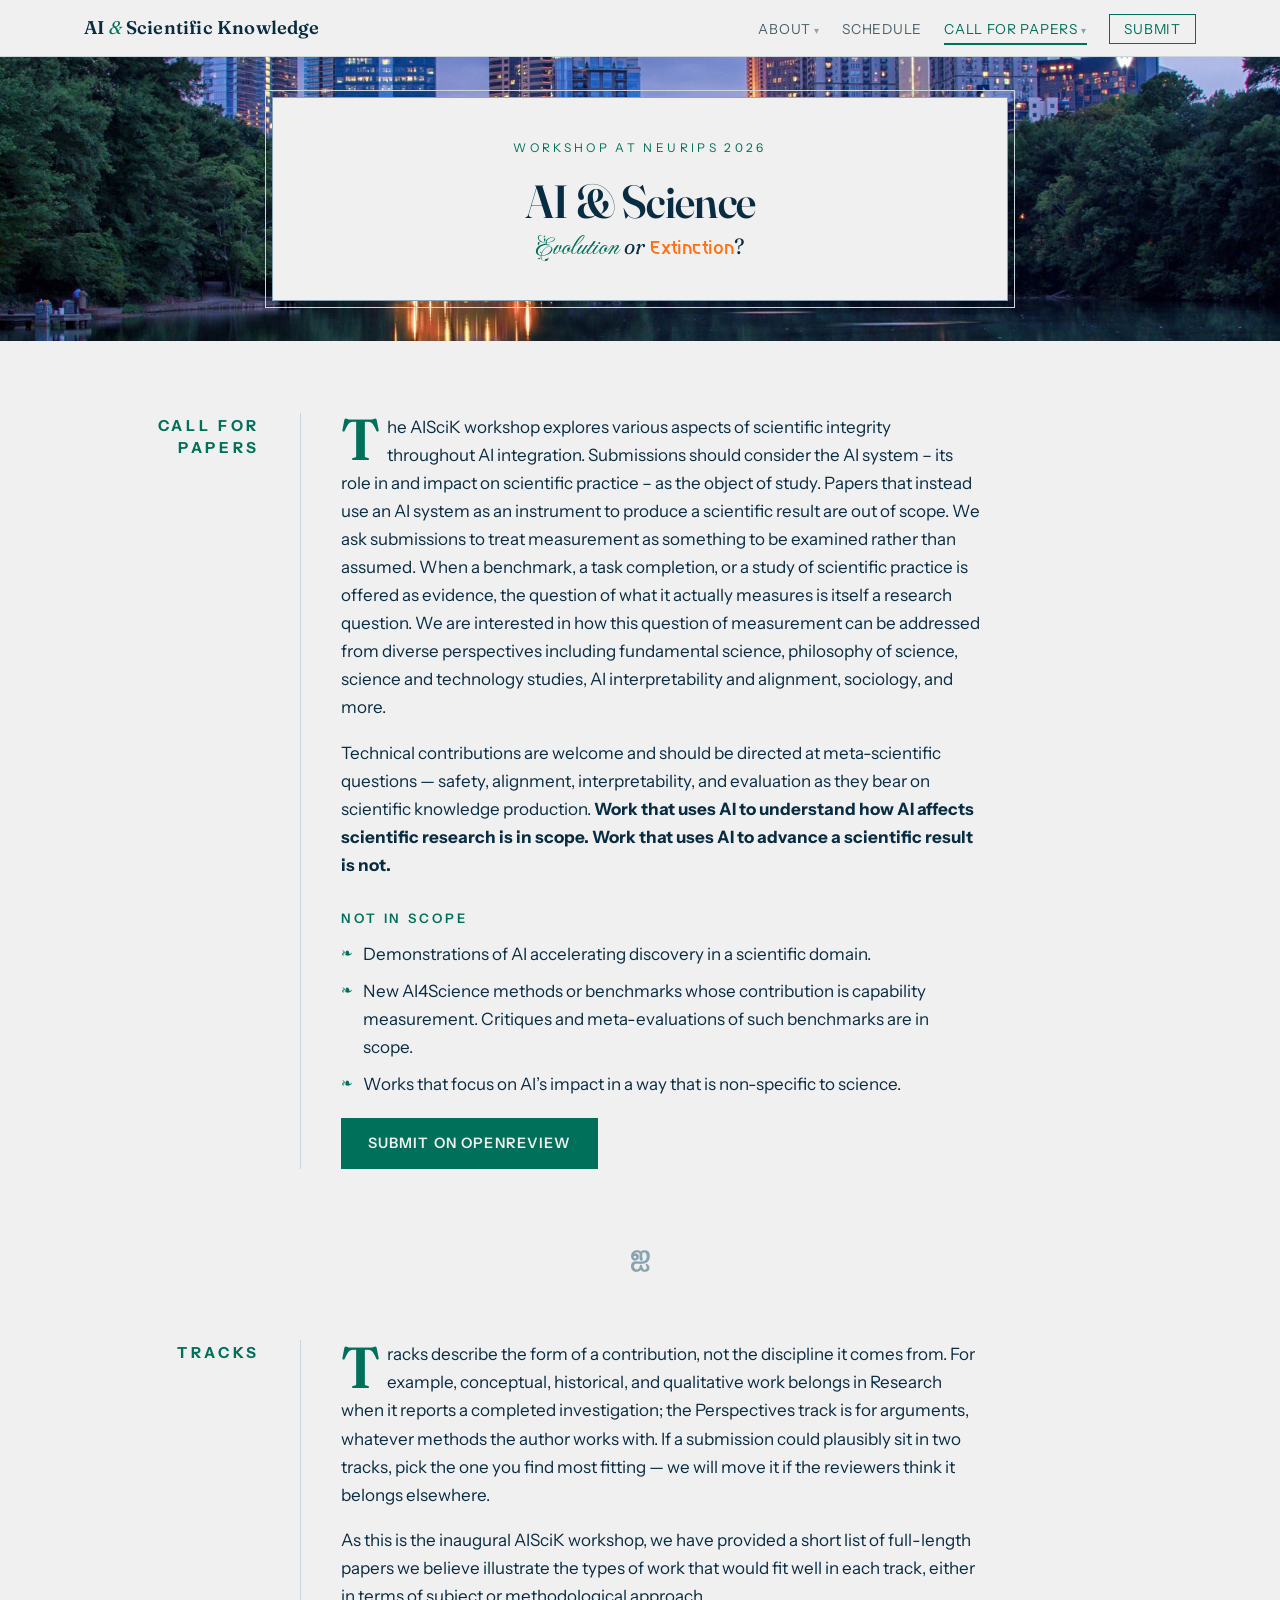
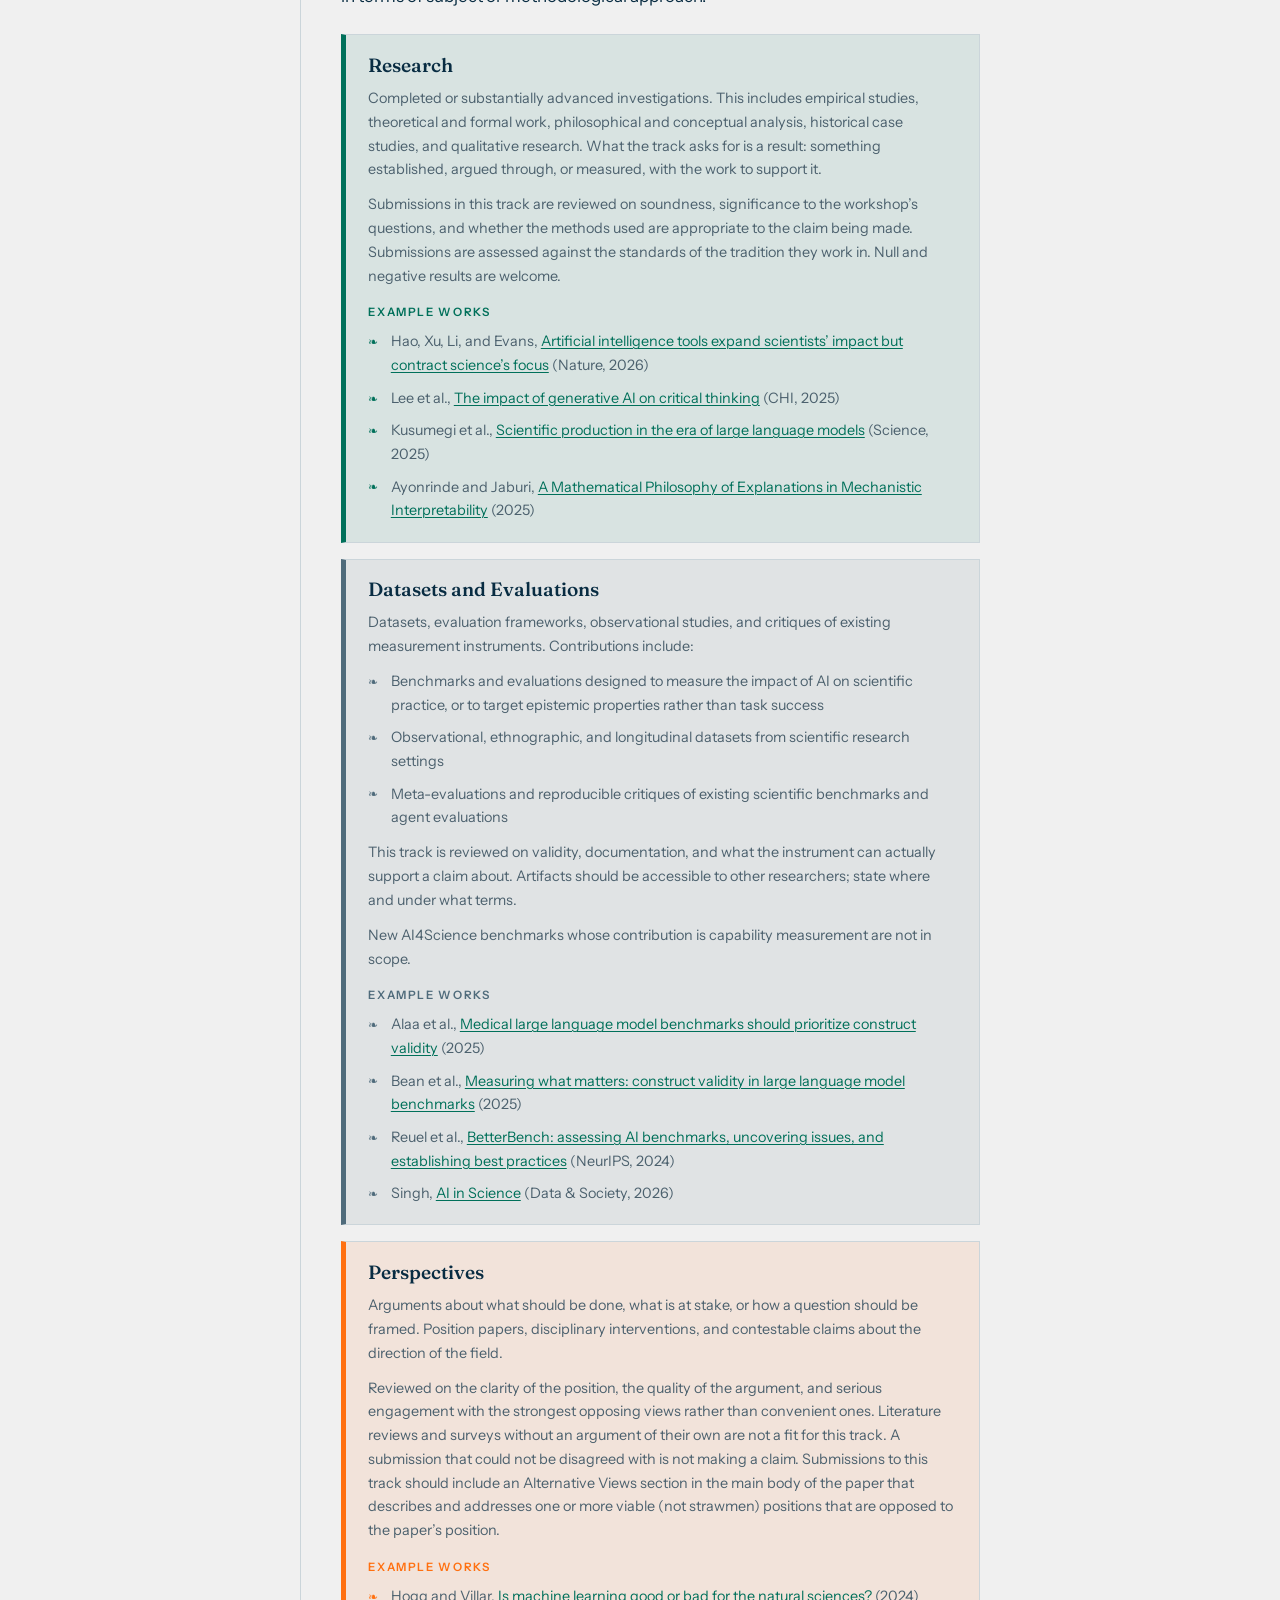
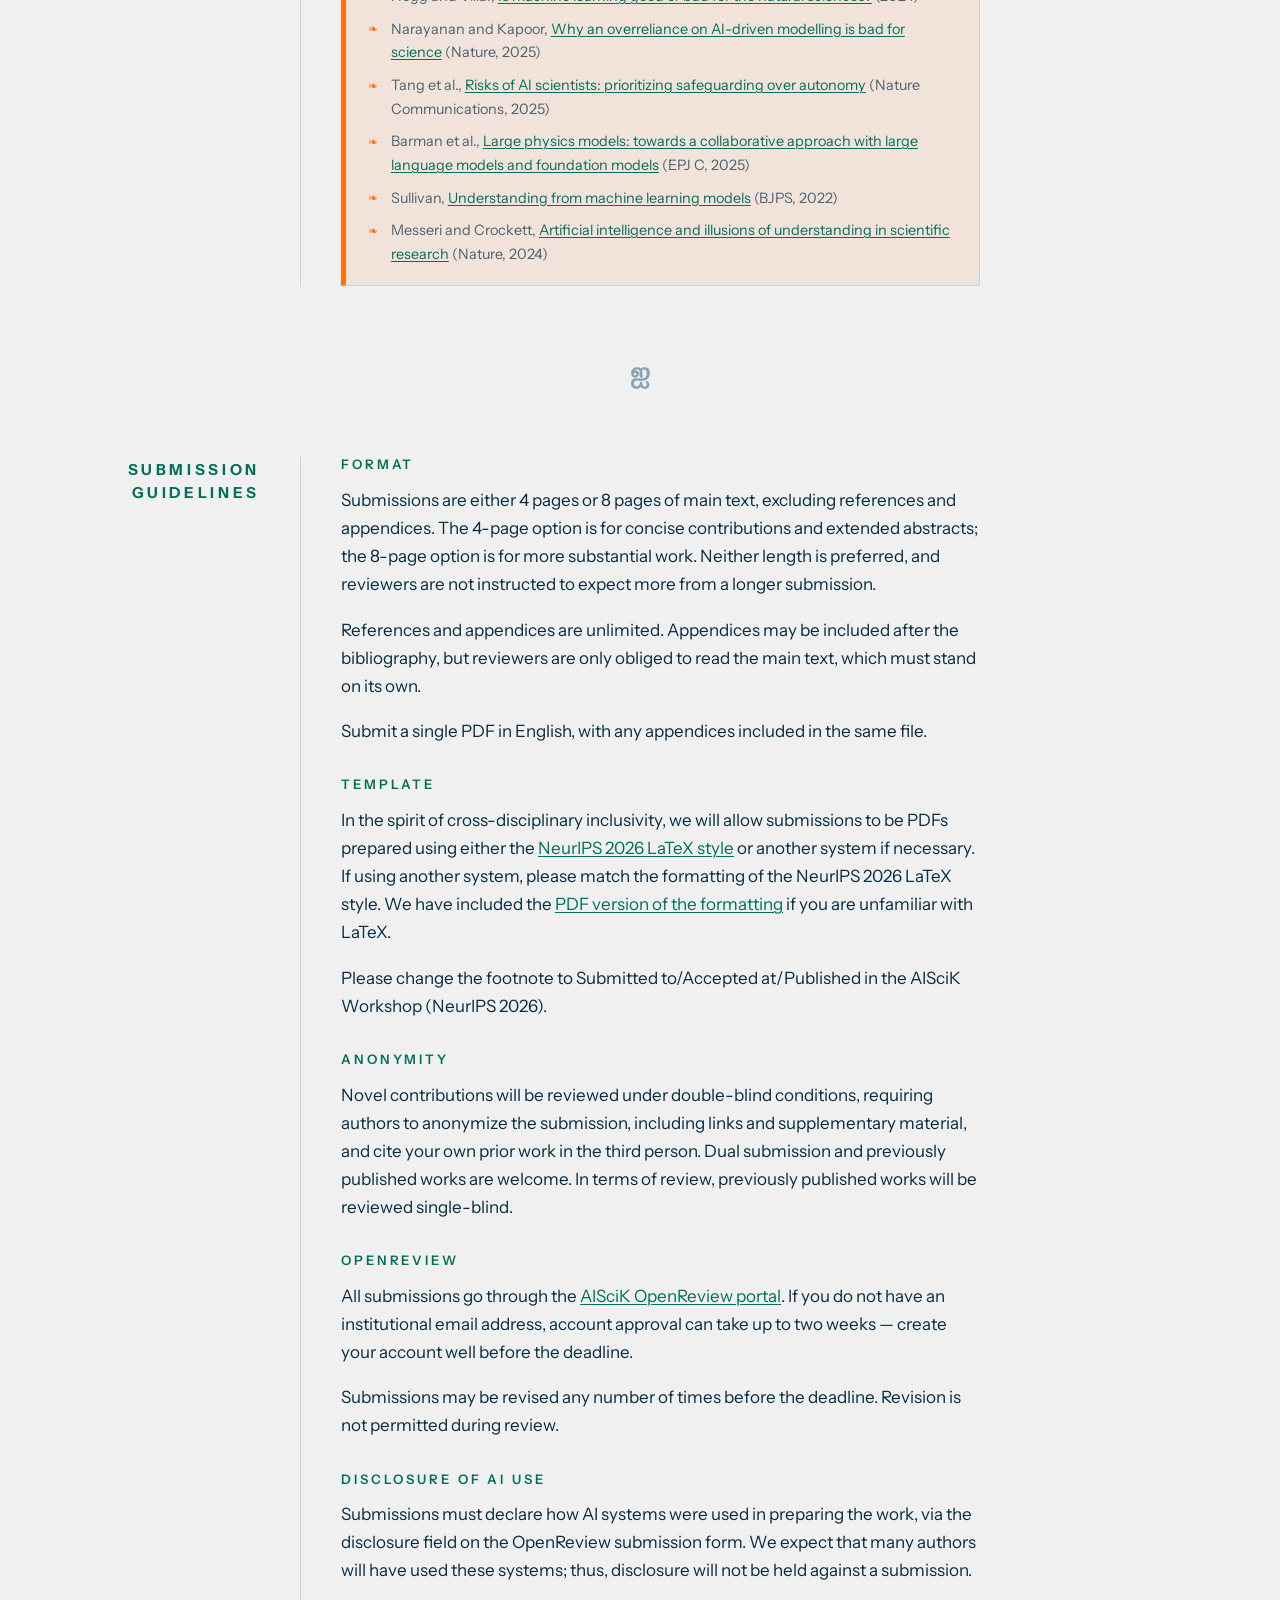
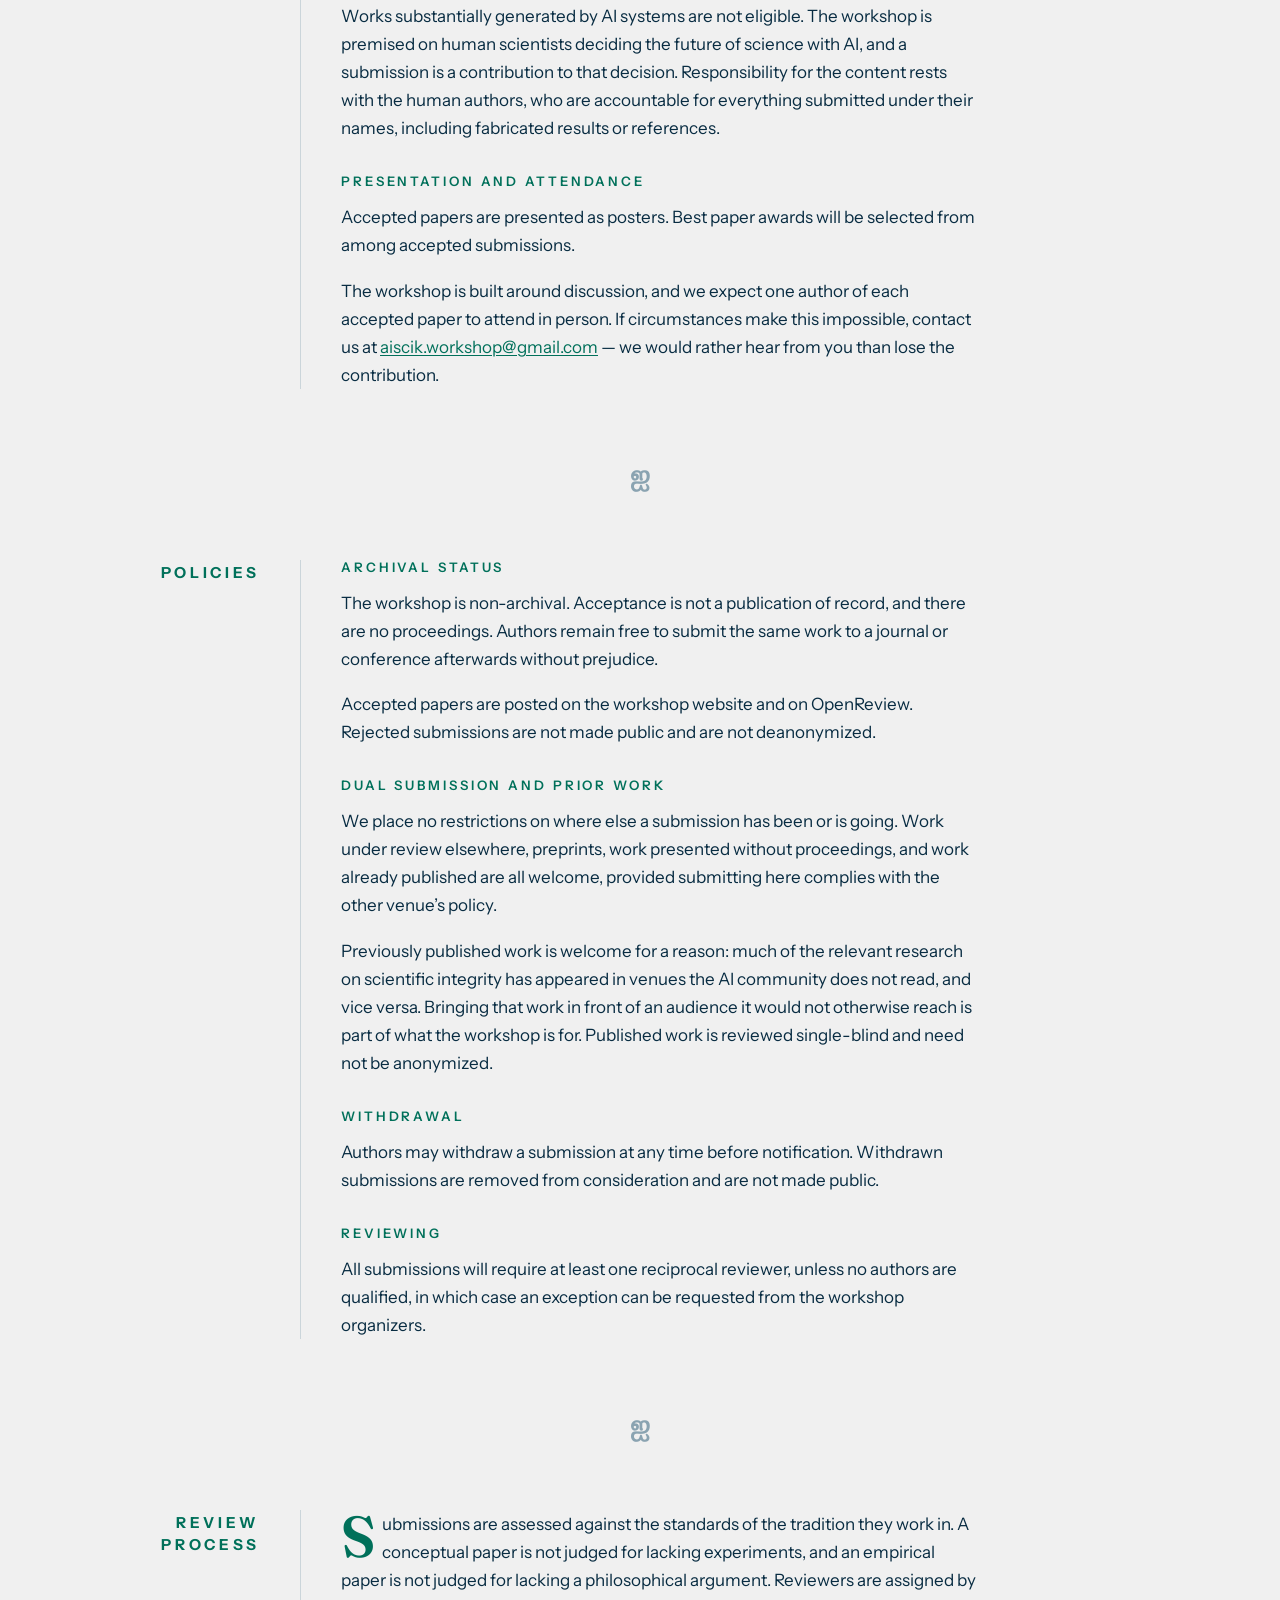
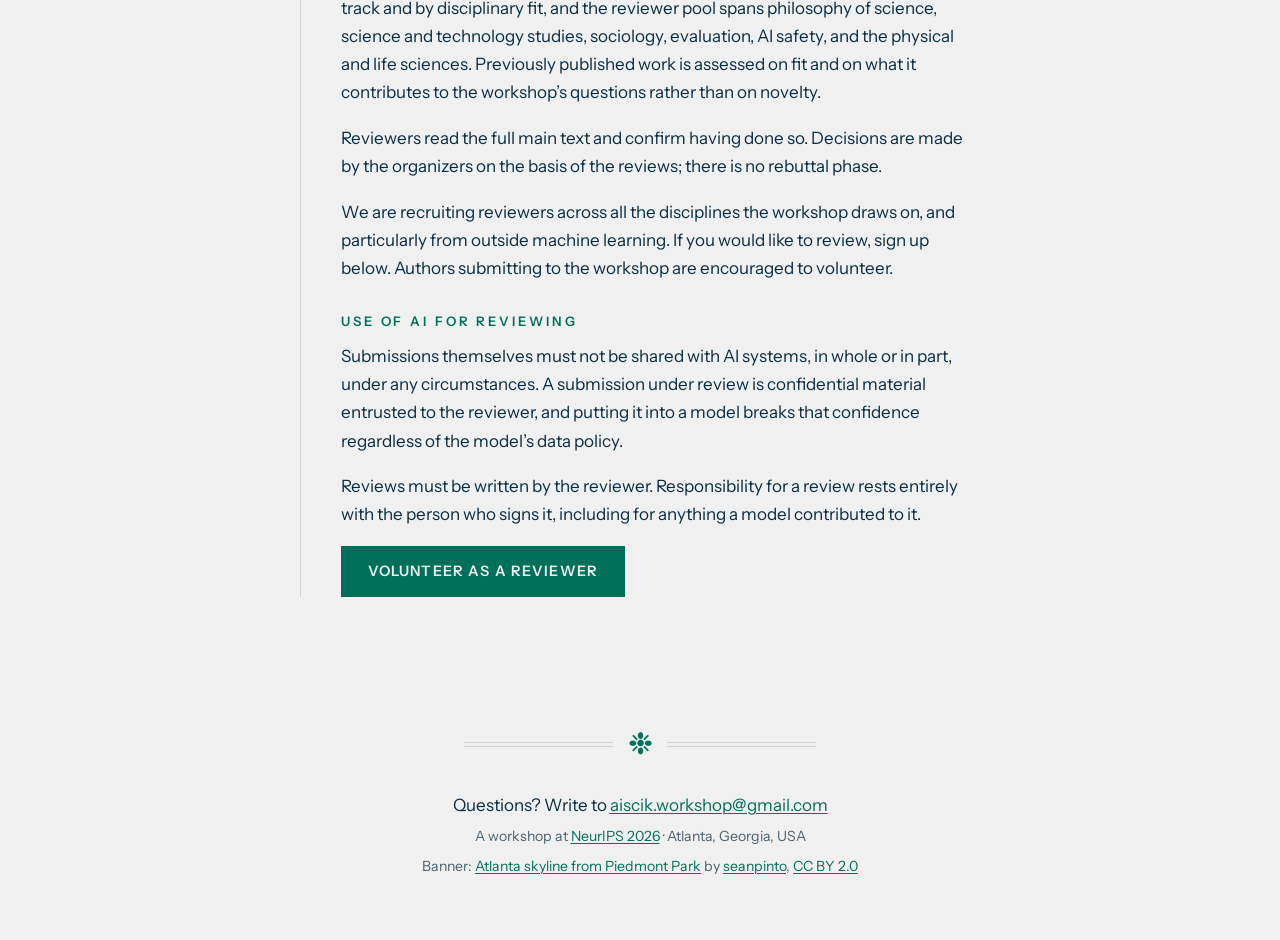
==== call-for-papers/index.html @ b9232da2 "Shrink the mobile nav brand and Menu toggle On the mobile breakpoint, reduce the "AI & Scientific Kn" ====
<!DOCTYPE html>
<html lang="en">
<head>
<meta charset="utf-8">
<meta name="viewport" content="width=device-width, initial-scale=1">
<title>Call for Papers — AI &amp; Science: Evolution or Extinction? — NeurIPS 2026 Workshop</title>
<meta name="description" content="Call for papers, tracks, and submission guidelines for the NeurIPS 2026 workshop AI &amp; Science: Evolution or Extinction?">
<link rel="preconnect" href="https://fonts.googleapis.com">
<link rel="preconnect" href="https://fonts.gstatic.com" crossorigin>
<link href="https://fonts.googleapis.com/css2?family=Asimovian&family=Fleur+De+Leah&family=Fraunces:ital,opsz,wght@0,9..144,300..700;1,9..144,300..700&family=Instrument+Sans:ital,wght@0,400..700;1,400..700&display=swap" rel="stylesheet">
<link rel="stylesheet" href="/css/styles.css?v=17">
<link rel="icon" href="data:image/svg+xml,<svg xmlns='http://www.w3.org/2000/svg' viewBox='0 0 100 100'><text x='50' y='50' font-size='78' text-anchor='middle' dominant-baseline='central'>❉</text></svg>">
</head>
<body>

<header class="site-header" id="top">
  <nav class="site-nav" aria-label="Main">
    <a class="nav-brand" href="/">AI&nbsp;<span class="amp">&amp;</span>&nbsp;Scientific Knowledge</a>
    <button class="nav-toggle" aria-expanded="false" aria-controls="nav-menu">
      <span class="nav-toggle-bar" aria-hidden="true"></span>
      Menu
    </button>
    <ul class="nav-menu" id="nav-menu">
      <li><a href="/">About</a></li>
      <li><a href="/schedule/">Schedule</a></li>
      <li><a href="/call-for-papers/" aria-current="page">Call for Papers</a></li>
      <li><a class="nav-cta" href="https://openreview.net/group?id=NeurIPS.cc/2026/Workshop/AISciK" target="_blank" rel="noopener">Submit</a></li>
    </ul>
  </nav>
</header>

<main>

  <!-- ======================= HERO (compact) ======================= -->
  <section class="hero hero--compact">
    <div class="hero-frame">
      <p class="hero-eyebrow">Workshop at NeurIPS 2026</p>
      <h1 class="hero-title">
        <span class="hero-title-main">AI &amp; Science</span>
        <span class="hero-title-sub"><span class="evolution">Evolution</span> <em>or</em> <span class="extinction">Extinction</span><span class="rubric">?</span></span>
      </h1>
    </div>
  </section>

  <!-- ======================= CALL FOR PAPERS ======================= -->
  <section class="section" id="cfp">
    <h2 class="section-rubric"><span class="rubric-word">Call for papers</span></h2>
    <div class="section-body">
      <p class="dropcap">The AISciK workshop explores various aspects of scientific integrity throughout AI integration. Submissions should consider the AI system – its role in and impact on scientific practice – as the object of study. Papers that instead use an AI system as an instrument to produce a scientific result are out of scope. We ask submissions to treat measurement as something to be examined rather than assumed. When a benchmark, a task completion, or a study of scientific practice is offered as evidence, the question of what it actually measures is itself a research question. We are interested in how this question of measurement can be addressed from diverse perspectives including fundamental science, philosophy of science, science and technology studies, AI interpretability and alignment, sociology, and more.</p>
      <p>Technical contributions are welcome and should be directed at meta-scientific questions — safety, alignment, interpretability, and evaluation as they bear on scientific knowledge production. <strong>Work that uses AI to understand how AI affects scientific research is in scope. Work that uses AI to advance a scientific result is not.</strong></p>
      <h3 class="subsection-title">Not in scope</h3>
      <ul class="topic-list">
        <li>Demonstrations of AI accelerating discovery in a scientific domain.</li>
        <li>New AI4Science methods or benchmarks whose contribution is capability measurement. Critiques and meta-evaluations of such benchmarks are in scope.</li>
        <li>Works that focus on AI’s impact in a way that is non-specific to science.</li>
      </ul>
      <!-- Further call for papers copy, held for the real text:

      <div class="questions">
        <h3 class="questions-heading">Three guiding questions</h3>
        <ol>
          <li>Lorem ipsum dolor sit amet, consectetur adipiscing elit, sed do eiusmod tempor incididunt ut labore et dolore magna aliqua?</li>
          <li>Ut enim ad minim veniam, quis nostrud exercitation ullamco laboris nisi ut aliquip ex ea commodo consequat?</li>
          <li>Duis aute irure dolor in reprehenderit in voluptate velit esse cillum dolore eu fugiat nulla pariatur?</li>
        </ol>
      </div>
      <p>Topics of interest include, but are not limited to:</p>
      <ul class="topic-list">
        <li>Lorem ipsum dolor sit amet, consectetur adipiscing elit</li>
        <li>Sed do eiusmod tempor incididunt ut labore et dolore</li>
        <li>Ut enim ad minim veniam, quis nostrud exercitation</li>
        <li>Duis aute irure dolor in reprehenderit in voluptate</li>
        <li>Excepteur sint occaecat cupidatat non proident</li>
        <li>Sunt in culpa qui officia deserunt mollit anim</li>
      </ul>
      -->
      <p class="submit-row">
        <a class="button" href="https://openreview.net/group?id=NeurIPS.cc/2026/Workshop/AISciK" target="_blank" rel="noopener">Submit on OpenReview</a>
      </p>
    </div>
  </section>

  <div class="fleuron" aria-hidden="true">ஐ</div>

  <!-- ======================= TRACKS ======================= -->
  <section class="section" id="tracks">
    <h2 class="section-rubric"><span class="rubric-word">Tracks</span></h2>
    <div class="section-body">
      <p class="dropcap">Tracks describe the form of a contribution, not the discipline it comes from. For example, conceptual, historical, and qualitative work belongs in Research when it reports a completed investigation; the Perspectives track is for arguments, whatever methods the author works with. If a submission could plausibly sit in two tracks, pick the one you find most fitting — we will move it if the reviewers think it belongs elsewhere.</p>
      <p>As this is the inaugural AISciK workshop, we have provided a short list of full-length papers we believe illustrate the types of work that would fit well in each track, either in terms of subject or methodological approach.</p>
      <ul class="tracks">
        <li class="track track-research">
          <h3>Research</h3>
          <p>Completed or substantially advanced investigations. This includes empirical studies, theoretical and formal work, philosophical and conceptual analysis, historical case studies, and qualitative research. What the track asks for is a result: something established, argued through, or measured, with the work to support it.</p>
          <p>Submissions in this track are reviewed on soundness, significance to the workshop’s questions, and whether the methods used are appropriate to the claim being made. Submissions are assessed against the standards of the tradition they work in. Null and negative results are welcome.</p>
          <h4 class="track-subhead">Example Works</h4>
          <ul class="topic-list">
            <li>Hao, Xu, Li, and Evans, <a href="https://www.nature.com/articles/s41586-025-09922-y" target="_blank" rel="noopener">Artificial intelligence tools expand scientists’ impact but contract science’s focus</a> (Nature, 2026)</li>
            <li>Lee et al., <a href="https://dl.acm.org/doi/10.1145/3706598.3713778" target="_blank" rel="noopener">The impact of generative AI on critical thinking</a> (CHI, 2025)</li>
            <li>Kusumegi et al., <a href="https://www.science.org/doi/10.1126/science.adw3000" target="_blank" rel="noopener">Scientific production in the era of large language models</a> (Science, 2025)</li>
            <li>Ayonrinde and Jaburi, <a href="https://ojs.aaai.org/index.php/AIES/article/download/36547/38685/40622" target="_blank" rel="noopener">A Mathematical Philosophy of Explanations in Mechanistic Interpretability</a> (2025)</li>
          </ul>
        </li>
        <li class="track track-datasets">
          <h3>Datasets and Evaluations</h3>
          <p>Datasets, evaluation frameworks, observational studies, and critiques of existing measurement instruments. Contributions include:</p>
          <ul class="topic-list">
            <li>Benchmarks and evaluations designed to measure the impact of AI on scientific practice, or to target epistemic properties rather than task success</li>
            <li>Observational, ethnographic, and longitudinal datasets from scientific research settings</li>
            <li>Meta-evaluations and reproducible critiques of existing scientific benchmarks and agent evaluations</li>
          </ul>
          <p>This track is reviewed on validity, documentation, and what the instrument can actually support a claim about. Artifacts should be accessible to other researchers; state where and under what terms.</p>
          <p>New AI4Science benchmarks whose contribution is capability measurement are not in scope.</p>
          <h4 class="track-subhead">Example Works</h4>
          <ul class="topic-list">
            <li>Alaa et al., <a href="https://arxiv.org/abs/2503.10694" target="_blank" rel="noopener">Medical large language model benchmarks should prioritize construct validity</a> (2025)</li>
            <li>Bean et al., <a href="https://arxiv.org/abs/2511.04703" target="_blank" rel="noopener">Measuring what matters: construct validity in large language model benchmarks</a> (2025)</li>
            <li>Reuel et al., <a href="https://arxiv.org/abs/2411.12990" target="_blank" rel="noopener">BetterBench: assessing AI benchmarks, uncovering issues, and establishing best practices</a> (NeurIPS, 2024)</li>
            <li>Singh, <a href="https://datasociety.net/research-library/ai-in-science/" target="_blank" rel="noopener">AI in Science</a> (Data &amp; Society, 2026)</li>
          </ul>
        </li>
        <li class="track track-perspectives">
          <h3>Perspectives</h3>
          <p>Arguments about what should be done, what is at stake, or how a question should be framed. Position papers, disciplinary interventions, and contestable claims about the direction of the field.</p>
          <p>Reviewed on the clarity of the position, the quality of the argument, and serious engagement with the strongest opposing views rather than convenient ones. Literature reviews and surveys without an argument of their own are not a fit for this track. A submission that could not be disagreed with is not making a claim. Submissions to this track should include an Alternative Views section in the main body of the paper that describes and addresses one or more viable (not strawmen) positions that are opposed to the paper’s position.</p>
          <h4 class="track-subhead">Example Works</h4>
          <ul class="topic-list">
            <li>Hogg and Villar, <a href="https://arxiv.org/abs/2405.18095" target="_blank" rel="noopener">Is machine learning good or bad for the natural sciences?</a> (2024)</li>
            <li>Narayanan and Kapoor, <a href="https://www.nature.com/articles/d41586-025-01067-2" target="_blank" rel="noopener">Why an overreliance on AI-driven modelling is bad for science</a> (Nature, 2025)</li>
            <li>Tang et al., <a href="https://www.nature.com/articles/s41467-025-63913-1" target="_blank" rel="noopener">Risks of AI scientists: prioritizing safeguarding over autonomy</a> (Nature Communications, 2025)</li>
            <li>Barman et al., <a href="https://arxiv.org/abs/2501.05382" target="_blank" rel="noopener">Large physics models: towards a collaborative approach with large language models and foundation models</a> (EPJ C, 2025)</li>
            <li>Sullivan, <a href="https://philarchive.org/rec/SULUFM" target="_blank" rel="noopener">Understanding from machine learning models</a> (BJPS, 2022)</li>
            <li>Messeri and Crockett, <a href="https://www.nature.com/articles/s41586-024-07146-0" target="_blank" rel="noopener">Artificial intelligence and illusions of understanding in scientific research</a> (Nature, 2024)</li>
          </ul>
        </li>
      </ul>
    </div>
  </section>

  <div class="fleuron" aria-hidden="true">ஐ</div>

  <!-- ======================= SUBMISSION ======================= -->
  <section class="section" id="submission">
    <h2 class="section-rubric"><span class="rubric-word">Submission guidelines</span></h2>
    <div class="section-body">
      <h3 class="subsection-title">Format</h3>
      <p>Submissions are either 4 pages or 8 pages of main text, excluding references and appendices. The 4-page option is for concise contributions and extended abstracts; the 8-page option is for more substantial work. Neither length is preferred, and reviewers are not instructed to expect more from a longer submission.</p>
      <p>References and appendices are unlimited. Appendices may be included after the bibliography, but reviewers are only obliged to read the main text, which must stand on its own.</p>
      <p>Submit a single PDF in English, with any appendices included in the same file.</p>
      <h3 class="subsection-title">Template</h3>
      <p>In the spirit of cross-disciplinary inclusivity, we will allow submissions to be PDFs prepared using either the <a href="https://media.neurips.cc/Conferences/NeurIPS2026/Formatting_Instructions_For_NeurIPS_2026.zip" target="_blank" rel="noopener">NeurIPS 2026 LaTeX style</a> or another system if necessary. If using another system, please match the formatting of the NeurIPS 2026 LaTeX style. We have included the <a href="/assets/Formatting_Instructions_For_NeurIPS_2026.pdf" target="_blank" rel="noopener">PDF version of the formatting</a> if you are unfamiliar with LaTeX.</p>
      <p>Please change the footnote to Submitted to/Accepted at/Published in the AISciK Workshop (NeurIPS 2026).</p>
      <h3 class="subsection-title">Anonymity</h3>
      <p>Novel contributions will be reviewed under double-blind conditions, requiring authors to anonymize the submission, including links and supplementary material, and cite your own prior work in the third person. Dual submission and previously published works are welcome. In terms of review, previously published works will be reviewed single-blind.</p>
      <h3 class="subsection-title">OpenReview</h3>
      <p>All submissions go through the <a href="https://openreview.net/group?id=NeurIPS.cc/2026/Workshop/AISciK" target="_blank" rel="noopener">AISciK OpenReview portal</a>. If you do not have an institutional email address, account approval can take up to two weeks — create your account well before the deadline.</p>
      <p>Submissions may be revised any number of times before the deadline. Revision is not permitted during review.</p>
      <h3 class="subsection-title">Disclosure of AI Use</h3>
      <p>Submissions must declare how AI systems were used in preparing the work, via the disclosure field on the OpenReview submission form. We expect that many authors will have used these systems; thus, disclosure will not be held against a submission.</p>
      <p>Works substantially generated by AI systems are not eligible. The workshop is premised on human scientists deciding the future of science with AI, and a submission is a contribution to that decision. Responsibility for the content rests with the human authors, who are accountable for everything submitted under their names, including fabricated results or references.</p>
      <h3 class="subsection-title">Presentation and Attendance</h3>
      <p>Accepted papers are presented as posters. Best paper awards will be selected from among accepted submissions.</p>
      <p>The workshop is built around discussion, and we expect one author of each accepted paper to attend in person. If circumstances make this impossible, contact us at <a href="mailto:aiscik.workshop@gmail.com">aiscik.workshop@gmail.com</a> — we would rather hear from you than lose the contribution.</p>
    </div>
  </section>

  <div class="fleuron" aria-hidden="true">ஐ</div>

  <!-- ======================= POLICIES ======================= -->
  <section class="section" id="policies">
    <h2 class="section-rubric"><span class="rubric-word">Policies</span></h2>
    <div class="section-body">
      <h3 class="subsection-title">Archival Status</h3>
      <p>The workshop is non-archival. Acceptance is not a publication of record, and there are no proceedings. Authors remain free to submit the same work to a journal or conference afterwards without prejudice.</p>
      <p>Accepted papers are posted on the workshop website and on OpenReview. Rejected submissions are not made public and are not deanonymized.</p>
      <h3 class="subsection-title">Dual Submission and Prior Work</h3>
      <p>We place no restrictions on where else a submission has been or is going. Work under review elsewhere, preprints, work presented without proceedings, and work already published are all welcome, provided submitting here complies with the other venue’s policy.</p>
      <p>Previously published work is welcome for a reason: much of the relevant research on scientific integrity has appeared in venues the AI community does not read, and vice versa. Bringing that work in front of an audience it would not otherwise reach is part of what the workshop is for. Published work is reviewed single-blind and need not be anonymized.</p>
      <h3 class="subsection-title">Withdrawal</h3>
      <p>Authors may withdraw a submission at any time before notification. Withdrawn submissions are removed from consideration and are not made public.</p>
      <h3 class="subsection-title">Reviewing</h3>
      <p>All submissions will require at least one reciprocal reviewer, unless no authors are qualified, in which case an exception can be requested from the workshop organizers.</p>
    </div>
  </section>

  <div class="fleuron" aria-hidden="true">ஐ</div>

  <!-- ======================= REVIEW PROCESS ======================= -->
  <section class="section" id="review-process">
    <h2 class="section-rubric"><span class="rubric-word">Review process</span></h2>
    <div class="section-body">
      <p class="dropcap">Submissions are assessed against the standards of the tradition they work in. A conceptual paper is not judged for lacking experiments, and an empirical paper is not judged for lacking a philosophical argument. Reviewers are assigned by track and by disciplinary fit, and the reviewer pool spans philosophy of science, science and technology studies, sociology, evaluation, AI safety, and the physical and life sciences. Previously published work is assessed on fit and on what it contributes to the workshop’s questions rather than on novelty.</p>
      <p>Reviewers read the full main text and confirm having done so. Decisions are made by the organizers on the basis of the reviews; there is no rebuttal phase.</p>
      <p>We are recruiting reviewers across all the disciplines the workshop draws on, and particularly from outside machine learning. If you would like to review, sign up below. Authors submitting to the workshop are encouraged to volunteer.</p>
      <h3 class="subsection-title">Use of AI for Reviewing</h3>
      <p>Submissions themselves must not be shared with AI systems, in whole or in part, under any circumstances. A submission under review is confidential material entrusted to the reviewer, and putting it into a model breaks that confidence regardless of the model’s data policy.</p>
      <p>Reviews must be written by the reviewer. Responsibility for a review rests entirely with the person who signs it, including for anything a model contributed to it.</p>
      <p class="submit-row">
        <a class="button" href="https://openreview.net/group?id=NeurIPS.cc/2026/Workshop/AISciK" target="_blank" rel="noopener">Volunteer as a reviewer</a>
      </p>
    </div>
  </section>

</main>

<footer class="site-footer">
  <div class="hero-rule" aria-hidden="true"><span>❉</span></div>
  <p>Questions? Write to <a href="mailto:aiscik.workshop@gmail.com">aiscik.workshop@gmail.com</a></p>
  <p class="footnote">A workshop at <a href="https://neurips.cc">NeurIPS 2026</a> · Atlanta, Georgia, USA</p>
  <p class="footnote">Banner: <a href="https://commons.wikimedia.org/wiki/File:Atlanta_Skyline_-_Piedmont_Park.png">Atlanta skyline from Piedmont Park</a> by <a href="https://www.flickr.com/photos/seanpinto/26354316925/">seanpinto</a>, <a href="https://creativecommons.org/licenses/by/2.0/">CC&nbsp;BY&nbsp;2.0</a></p>
</footer>

<script src="/js/main.js?v=17"></script>
</body>
</html>
---- css/styles.css ----
/* =====================================================
   AI and Science: Evolution or Extinction? — NeurIPS 2026
   Clean modern typography with quiet manuscript motifs
   (rubricated margins, drop caps, fleurons, title-page
   rules), set in a cool palette.

   Ground, navy, teal, orange and mustard are sampled from
   the reference posters. The two brightest samples sit at
   about 2:1 on the grey, so anything carrying text uses a
   deeper mix of the same hue; the source values are kept
   for the purely graphic marks.
   ===================================================== */

:root {
  --vellum: #F0F0F0;      /* the cool ground */
  --vellum-deep: #E3E8EB; /* panels and banded rows */
  --ink: #082C42;         /* navy */
  --ink-soft: #4C616E;    /* muted navy-grey */
  --rubric: #00705A;      /* teal, deepened to carry text */
  --gold: #8AA3B1;        /* steel, for the fine rules */
  --line: #CBD5DA;        /* hairlines */

  --steel-deep: #4F6B7B;  /* steel that carries text */
  --teal-bright: #00B090; /* the sampled teal, graphic marks only */
  --pop-orange: #FF7010;  /* used sparingly */

  --font-display: "Fraunces", Georgia, serif;
  --font-body: "Instrument Sans", -apple-system, "Segoe UI", sans-serif;

  /* The page band and the rail sit at their original positions. The text
     column's right edge mirrors its left inset about the page centre, so
     every section closes on the same imaginary line — set symmetrically
     against the title frame's edges. */
  --page: 72rem;          /* outer band */
  --page-pad: 1.25rem;    /* viewport gutter */
  --rail: 11rem;          /* rubricated margin rail */
  --col-gap: 2.5rem;      /* rail to body */
  --body-pad: 2.5rem;     /* body's own left inset, inside its border */
  --hero-w: 46rem;        /* the title frame */
  /* distance from the band's left edge in to the body's vertical rule */
  --body-inset: calc(var(--page-pad) + var(--rail) + var(--col-gap));
  /* mirror it on the right: the column is centred on the page */
  --body-w: calc(var(--page) - var(--body-inset) * 2);
  --nav-h: 3.5rem;
}

* { box-sizing: border-box; }

body {
  margin: 0;
  background: var(--vellum);
  color: var(--ink);
  font-family: var(--font-body);
  font-size: 1.0625rem;
  line-height: 1.65;
  -webkit-font-smoothing: antialiased;
}

a { color: var(--rubric); text-decoration-thickness: 1px; text-underline-offset: 2px; }
a:hover { color: var(--ink); }
:focus-visible { outline: 2px solid var(--rubric); outline-offset: 3px; border-radius: 1px; }

h1, h2, h3, h4 { font-family: var(--font-display); font-weight: 500; line-height: 1.15; margin: 0; }

img { max-width: 100%; height: auto; display: block; }

/* ---------------- Navigation ---------------- */

.site-header {
  position: sticky;
  top: 0;
  z-index: 10;
  background: color-mix(in srgb, var(--vellum) 92%, transparent);
  backdrop-filter: blur(8px);
  border-bottom: 1px solid var(--line);
}

.site-nav {
  max-width: var(--page);
  margin: 0 auto;
  padding: 0 var(--page-pad);
  min-height: var(--nav-h);
  display: flex;
  align-items: center;
  justify-content: space-between;
  gap: 1rem;
}

.nav-brand {
  font-family: var(--font-display);
  font-size: 1.15rem;
  font-weight: 600;
  color: var(--ink);
  text-decoration: none;
  letter-spacing: 0.01em;
}
.nav-brand .amp { color: var(--rubric); font-style: italic; font-weight: 400; }

.nav-menu {
  display: flex;
  gap: 1.4rem;
  list-style: none;
  margin: 0;
  padding: 0;
  flex-wrap: wrap;
}

.nav-menu a {
  color: var(--ink-soft);
  text-decoration: none;
  font-size: 0.86rem;
  letter-spacing: 0.05em;
  text-transform: uppercase;
  padding: 0.35rem 0;
  border-bottom: 2px solid transparent;
}
.nav-menu a:hover { color: var(--ink); }
.nav-menu a.active,
.nav-menu a[aria-current="page"] { color: var(--rubric); border-bottom-color: var(--rubric); }

/* The Submit call-to-action, boxed to stand apart from the plain links */
.nav-menu a.nav-cta {
  border: 1px solid var(--rubric);
  color: var(--rubric);
  padding: 0.4rem 0.9rem;
}
.nav-menu a.nav-cta:hover { background: var(--rubric); color: var(--vellum); }

/* Section-jump dropdowns (built by main.js) under About and Call for Papers */
.nav-has-menu { position: relative; }
.nav-has-menu > a::after {
  content: "\25BE";
  font-size: 0.7em;
  margin-left: 0.35em;
  color: var(--gold);
  vertical-align: middle;
}
.nav-submenu {
  position: absolute;
  top: calc(100% + 0.4rem);
  left: 0;
  min-width: 13rem;
  margin: 0;
  padding: 0.35rem 0;
  list-style: none;
  background: var(--vellum);
  border: 1px solid var(--line);
  box-shadow: 0 10px 24px rgba(8, 44, 66, 0.14);
  opacity: 0;
  visibility: hidden;
  transform: translateY(-4px);
  transition: opacity 0.15s ease, transform 0.15s ease, visibility 0.15s;
  z-index: 30;
}
.nav-has-menu:hover .nav-submenu,
.nav-has-menu:focus-within .nav-submenu {
  opacity: 1;
  visibility: visible;
  transform: translateY(0);
}
.nav-submenu li { margin: 0; }
.nav-submenu a {
  display: block;
  padding: 0.45rem 1.1rem;
  font-size: 0.8rem;
  letter-spacing: 0.02em;
  text-transform: none;
  color: var(--ink-soft);
  white-space: nowrap;
  border-bottom: 0;
}
.nav-submenu a:hover,
.nav-submenu a:focus-visible { color: var(--rubric); background: var(--vellum-deep); }

.nav-toggle {
  display: none;
  font: inherit;
  font-size: 0.72rem;
  letter-spacing: 0.05em;
  text-transform: uppercase;
  color: var(--ink);
  background: none;
  border: 1px solid var(--line);
  border-radius: 2px;
  padding: 0.3rem 0.62rem;
  cursor: pointer;
  align-items: center;
  gap: 0.4rem;
}
.nav-toggle-bar {
  width: 0.85rem;
  height: 2px;
  background: var(--rubric);
  box-shadow: 0 4px 0 var(--rubric), 0 -4px 0 var(--rubric);
}

/* ---------------- Hero: the title page ---------------- */

/* Full-bleed banner; the vertical padding is what lets the photograph
   show above and below the title frame. */
.hero {
  padding: clamp(2.75rem, 7vw, 6rem) var(--page-pad);
  background-color: var(--ink);
  background-image: url("../assets/atlanta-piedmont-park.jpg");
  background-size: cover;
  background-position: center;
}

.hero-frame {
  max-width: var(--hero-w);
  margin: 0 auto;
  text-align: center;
  /* opaque, so the frame keeps its own ground over the photograph */
  background: var(--vellum);
  border: 1px solid var(--gold);
  outline: 1px solid var(--line);
  outline-offset: 6px;
  padding: clamp(2.5rem, 7vw, 5rem) clamp(1.25rem, 5vw, 4rem);
}

.hero-eyebrow {
  margin: 0 0 2.25rem;
  font-size: 0.82rem;
  letter-spacing: 0.28em;
  text-transform: uppercase;
  color: var(--rubric);
}

.hero-title { display: grid; gap: 0.75rem; }

.hero-title-main {
  font-size: clamp(2.6rem, 8vw, 4.75rem);
  font-weight: 560;
  font-variation-settings: "opsz" 144;
  letter-spacing: -0.015em;
}

.hero-title-sub {
  font-size: clamp(1.35rem, 3.6vw, 2rem);
  font-weight: 380;
  color: var(--ink-soft);
}
/* the two futures carry the accent; the words joining them stay in navy */
.hero-title-sub em { font-style: italic; color: var(--ink); }
.hero-title-sub .rubric { color: var(--ink); }

/* The two futures are set against each other: a written hand for the one
   we came from, a machined face for the one in question. Both are sized
   to sit on the same optical line as the roman text between them. */
.hero-title-sub .evolution {
  font-family: "Fleur De Leah", cursive;
  /* the palette's green against Extinction's orange */
  color: var(--rubric);
  /* the script's x-height is 34.5 per em against the machined face's 53.5,
     so this is the size at which the two words read as the same size */
  font-size: 1.28em;
  line-height: 0.6;
  /* the script's flourishes reach into its side bearings, so the normal
     word space reads as a collision */
  margin-right: 0.1em;
}
.hero-title-sub .extinction {
  font-family: "Asimovian", var(--font-display), sans-serif;
  color: var(--pop-orange);
  font-size: 0.82em;
  letter-spacing: 0.01em;
}

.hero-rule {
  display: flex;
  align-items: center;
  gap: 0.9rem;
  margin: 2.25rem auto 1.75rem;
  max-width: 22rem;
  color: var(--gold);
}
.hero-rule::before,
.hero-rule::after {
  content: "";
  flex: 1;
  border-top: 1px solid var(--line);
  border-bottom: 1px solid var(--line);
  height: 3px;
}
.hero-rule span { font-size: 1.85rem; line-height: 1; color: var(--rubric); }

.hero-meta {
  margin: 0 0 0.6rem;
  font-size: 0.95rem;
  letter-spacing: 0.16em;
  text-transform: uppercase;
  color: var(--ink);
}

.hero-tagline {
  margin: 0;
  font-family: var(--font-display);
  font-style: italic;
  font-size: 1.05rem;
  color: var(--ink-soft);
}

/* Subpages open on a slimmer strip of the same banner: the frame keeps its
   double rule and the title steps down. The full hero (About) is unchanged. */
.hero--compact { padding: clamp(1.25rem, 3.5vw, 2.5rem) var(--page-pad); }
.hero--compact .hero-frame {
  padding: clamp(1.5rem, 4vw, 2.5rem) clamp(1.25rem, 4vw, 3rem);
}
.hero--compact .hero-eyebrow { margin-bottom: 1.1rem; font-size: 0.75rem; }
.hero--compact .hero-title { gap: 0.4rem; }
.hero--compact .hero-title-main { font-size: clamp(1.9rem, 5vw, 2.9rem); }
.hero--compact .hero-title-sub { font-size: clamp(1.05rem, 2.5vw, 1.35rem); }

/* ---------------- Sections & the rubricated margin ---------------- */

.section {
  max-width: var(--page);
  margin: 0 auto;
  padding: clamp(2.5rem, 6vw, 4.5rem) var(--page-pad);
  display: grid;
  grid-template-columns: var(--rail) minmax(0, 1fr);
  gap: 0 var(--col-gap);
  scroll-margin-top: calc(var(--nav-h) + 1rem);
}

/* Margin rail: red incipit like a manuscript rubric */
/* The rail carries the section title itself, hung in the margin under its
   numeral, so the body opens straight into its text. */
.section-rubric {
  text-align: right;
  padding-top: 0.1rem;
}
/* the label treatment the rail carried before it became the heading; the
   h2 it now sits in would otherwise hand it the display serif and its
   heading weight */
.section-rubric .rubric-word {
  display: block;
  font-family: var(--font-body);
  font-size: 0.95rem;
  font-weight: 700;
  line-height: 1.5;
  letter-spacing: 0.24em;
  text-transform: uppercase;
  color: var(--rubric);
  text-wrap: balance;
}

.section-body {
  max-width: var(--body-w);
  border-left: 1px solid var(--line);
  padding-left: var(--body-pad);
}

.section-body p { margin: 0 0 1.1rem; }
.section-body > :last-child { margin-bottom: 0; }

/* Subsection heading within a section body — the same letterspaced teal
   label the schedule and questions panel carry, given top room so it
   reads as a break in the prose above it. */
.subsection-title {
  font-family: var(--font-body);
  font-size: 0.82rem;
  font-weight: 600;
  letter-spacing: 0.22em;
  text-transform: uppercase;
  color: var(--rubric);
  margin: 2rem 0 0.85rem;
}
/* when a subsection opens the section, sit it at the section's top edge
   rather than 2rem below the heading in the rail */
.section-body > .subsection-title:first-child { margin-top: 0; }

/* Drop cap on section openings */
.dropcap::first-letter {
  font-family: var(--font-display);
  font-weight: 600;
  font-size: 3.4em;
  line-height: 0.82;
  float: left;
  padding: 0.06em 0.12em 0 0;
  color: var(--rubric);
}

/* Section divider */
.fleuron {
  text-align: center;
  color: var(--gold);
  font-size: 1.7rem;
  font-weight: 700;
  line-height: 1;
  user-select: none;
}

/* ---------------- About: guiding questions ---------------- */

.questions {
  background: var(--vellum-deep);
  border: 1px solid var(--line);
  padding: 1.75rem 2rem;
  margin: 1.75rem 0;
}

.questions-heading {
  font-size: 0.82rem;
  font-family: var(--font-body);
  font-weight: 600;
  letter-spacing: 0.22em;
  text-transform: uppercase;
  color: var(--rubric);
  margin-bottom: 1rem;
}

.questions ol,
.question-list {
  margin: 0;
  padding: 0;
  list-style: none;
  display: grid;
  gap: 1rem;
}

/* the three questions, set in the run of prose rather than in the panel */
.question-list { margin: 1.5rem 0 1.35rem; }

.questions li,
.question-list li {
  font-family: var(--font-display);
  font-size: 1.08rem;
  line-height: 1.5;
}

/* ---------------- Lists: topics & guidelines ---------------- */

.topic-list, .guideline-list {
  margin: 0 0 1.25rem;
  padding: 0;
  list-style: none;
  display: grid;
  gap: 0.55rem;
}
.topic-list li, .guideline-list li {
  padding-left: 1.4rem;
  position: relative;
}
.topic-list li::before, .guideline-list li::before {
  content: "❧";
  position: absolute;
  left: 0;
  color: var(--rubric);
  font-size: 0.85em;
  top: 0.15em;
}
.guideline-list strong { font-weight: 600; }

/* ---------------- Tracks ---------------- */

/* Three track boxes stacked in a column, each keyed to a palette accent
   carried on its left rule with a faint wash of the same hue behind it. */
.tracks {
  list-style: none;
  margin: 1.5rem 0 0;
  padding: 0;
  display: grid;
  gap: 1rem;
}
.track {
  padding: 1.15rem 1.4rem;
  border: 1px solid var(--line);
  border-left: 5px solid var(--track-accent);
  background: color-mix(in srgb, var(--track-accent) 10%, var(--vellum));
}
.track h3 {
  font-size: 1.2rem;
  font-weight: 560;
  color: var(--ink);
}
/* Body copy inside a box: smaller and greyer than the running prose so the
   boxes read as supporting detail. Same 0.7rem rhythm; the nested list's
   fleurons pick up the box's own accent rather than the default teal. */
.track p { margin: 0.7rem 0 0; font-size: 0.9rem; color: var(--ink-soft); }
.track .topic-list { margin: 0.7rem 0 0; font-size: 0.9rem; color: var(--ink-soft); }
.track .topic-list li::before { color: var(--track-accent); }
/* Small label for a subsection inside a box (e.g. Example Works), tinted
   to the box's own accent. */
.track-subhead {
  margin: 1.1rem 0 0.5rem;
  font-family: var(--font-body);
  font-size: 0.72rem;
  font-weight: 600;
  letter-spacing: 0.14em;
  text-transform: uppercase;
  color: var(--track-accent);
}
.track-research     { --track-accent: var(--rubric); }
.track-datasets     { --track-accent: var(--steel-deep); }
.track-perspectives { --track-accent: var(--pop-orange); }

/* ---------------- Topics ---------------- */

/* A numbered list of topic clusters: each carries a display-serif title
   with its number hung in the margin, an italic one-line gloss, and the
   ❧ bullets of a nested topic list — title, gloss and bullets share one
   left edge, the numeral hangs to its left like the question list. */
.topics-list {
  list-style: none;
  counter-reset: topic;
  margin: 1.5rem 0 0;
  padding: 0;
  display: grid;
  gap: 2rem;
}
.topics-list > li { counter-increment: topic; }
.topics-list > li > h3 {
  position: relative;
  padding-left: 2.4rem;
  font-size: 1.2rem;
  font-weight: 560;
  line-height: 1.3;
}
.topics-list > li > h3::before {
  content: counter(topic) ".";
  position: absolute;
  left: 0;
  font-family: var(--font-display);
  font-style: italic;
  color: var(--steel-deep);
}
.topic-desc {
  margin: 0.45rem 0 0.85rem;
  padding-left: 2.4rem;
  font-family: var(--font-display);
  font-style: italic;
  color: var(--ink-soft);
}
.topics-list .topic-list { margin: 0; padding-left: 2.4rem; }

/* ---------------- FAQ ---------------- */

/* Each entry is a serif question with its answer set beneath in the body
   face; the grid gap keeps the pairs apart. */
.faq { display: grid; gap: 1.75rem; }
.faq-q {
  font-family: var(--font-display);
  font-size: 1.12rem;
  font-weight: 550;
  line-height: 1.3;
  margin: 0 0 0.45rem;
}
.faq-item p { margin: 0; }

/* ---------------- Submit button ---------------- */

.submit-row { margin-top: 1.75rem; }

.button {
  display: inline-block;
  background: var(--rubric);
  color: var(--vellum);
  text-decoration: none;
  font-size: 0.9rem;
  font-weight: 600;
  letter-spacing: 0.08em;
  text-transform: uppercase;
  padding: 0.8rem 1.6rem;
  border: 1px solid var(--rubric);
  transition: background 0.15s ease, color 0.15s ease;
}
.button:hover { background: transparent; color: var(--rubric); }
.button[aria-disabled="true"] { opacity: 0.85; cursor: default; }

/* ---------------- Important dates ---------------- */

.dates-list { margin: 0 0 1rem; }

.dates-row {
  display: flex;
  align-items: baseline;
  gap: 1rem;
  padding: 0.85rem 0;
  border-bottom: 1px solid var(--line);
}
.dates-row:first-child { border-top: 1px solid var(--line); }

.dates-row dt { font-weight: 600; margin: 0; }
/* set as the term it answers, distinguished by colour alone */
.dates-row dd {
  margin: 0 0 0 auto;
  color: var(--rubric);
  white-space: nowrap;
}

.footnote { font-size: 0.88rem; color: var(--ink-soft); }

/* ---------------- Schedule ---------------- */

/* The day runs in three named sessions */
.session { margin-top: 2.25rem; }
.session-title {
  font-family: var(--font-body);
  font-size: 0.82rem;
  font-weight: 600;
  letter-spacing: 0.22em;
  text-transform: uppercase;
  color: var(--rubric);
  margin-bottom: 0.85rem;
}

.schedule {
  list-style: none;
  margin: 0;
  padding: 0;
}

.slot {
  display: grid;
  /* wide enough for a full range, e.g. 10:15–10:45 */
  grid-template-columns: 7rem minmax(0, 1fr);
  gap: 1.5rem;
  padding: 1rem 0;
  border-bottom: 1px solid var(--line);
}
.slot:first-child { border-top: 1px solid var(--line); }

.slot-time {
  /* set exactly as the entry beside it: only the colour differs */
  font-size: 1.02rem;
  font-weight: 600;
  font-variant-numeric: tabular-nums;
  color: var(--ink-soft);
  /* centred in the row rather than sat on the first line's baseline */
  align-self: center;
}
.slot-talk .slot-time { color: var(--rubric); }

/* the entry sits centred against its time, rather than filling the row */
.slot-info { align-self: center; }

.slot-info h4 {
  /* set as the times are, so the whole programme reads in one voice */
  font-family: var(--font-body);
  font-size: 1.02rem;
  font-weight: 600;
}
.slot-info p { margin: 0.4rem 0 0; font-size: 0.95rem; color: var(--ink-soft); }

.slot-break { background: linear-gradient(to right, transparent, var(--vellum-deep) 12%, var(--vellum-deep) 88%, transparent); }
/* breaks read as the other entries do, set apart by the italic alone */
.slot-break .slot-info h4 { font-style: italic; color: var(--ink-soft); }

.slot-speaker {
  display: inline-flex;
  align-items: center;
  gap: 0.55rem;
  margin-right: 1.25rem;
  color: var(--ink);
  text-decoration: none;
  border-bottom: 1px solid transparent;
}
.slot-speaker:hover { color: var(--rubric); }
.slot-speaker img { width: 28px; height: 34px; flex: none; }

/* ---------------- People grids ---------------- */

.people-grid {
  list-style: none;
  margin: 0.5rem 0 0;
  padding: 0;
  display: grid;
  grid-template-columns: repeat(auto-fill, minmax(9.5rem, 1fr));
  gap: 2.25rem 1.5rem;
}

/* Speakers are grouped by the session they appear in */
.speaker-group { margin-top: 2.5rem; scroll-margin-top: calc(var(--nav-h) + 1.5rem); }
.group-title {
  font-family: var(--font-body);
  font-size: 0.95rem;
  font-weight: 600;
  line-height: 1.4;
  color: var(--rubric);
  padding-top: 1.25rem;
  border-top: 1px solid var(--line);
  margin-bottom: 1.25rem;
}

/* the schedule entry carries you down to the people in it */
.slot-link { color: inherit; text-decoration: none; border-bottom: 1px solid var(--line); }
.slot-link:hover { color: var(--rubric); border-bottom-color: currentColor; }

/* the Program page's schedule links land on individual cards here, so they
   need the same sticky-header clearance the speaker groups have */
.person { max-width: 14rem; scroll-margin-top: calc(var(--nav-h) + 1.5rem); }
/* aspect-ratio + cover so a real photo of any shape fills the slot to the
   same proportions as the placeholders, keeping the grid even */
.person img {
  width: 100%;
  max-width: 11rem;
  margin-bottom: 0.9rem;
  aspect-ratio: 5 / 6;
  object-fit: cover;
  /* the niche arch the placeholder frames draw, so photographs share it
     (a no-op on the SVGs, whose corners are already transparent) */
  border-radius: 50% 50% 0 0 / 42% 42% 0 0;
}
.person h3 { font-size: 1.15rem; font-weight: 550; }
/* The role held, set apart from the institution beneath it */
.person-title {
  margin: 0.3rem 0 0;
  font-family: var(--font-display);
  font-style: italic;
  font-size: 0.95rem;
  color: var(--ink-soft);
}
.person-affil { margin: 0.25rem 0 0; font-size: 0.92rem; color: var(--ink-soft); }
.person-role {
  margin: 0.5rem 0 0;
  font-size: 0.8rem;
  letter-spacing: 0.06em;
  text-transform: uppercase;
  color: var(--rubric);
}

/* highlight a speaker card when jumped to from the schedule */
.person:target img { outline: 2px solid var(--rubric); outline-offset: 4px; }

/* Speakers land 3×2 and organizers 3+2 inside the shared column; both
   drop to two columns on narrow screens via the auto-fill above. */

/* ---------------- Footer ---------------- */

.site-footer {
  max-width: var(--page);
  margin: 0 auto;
  padding: 1.5rem var(--page-pad) 3.5rem;
  text-align: center;
}
.site-footer .hero-rule { margin-bottom: 2rem; }
.site-footer p { margin: 0.4rem 0; }

/* ---------------- Responsive ---------------- */

@media (max-width: 56rem) {
  .section {
    grid-template-columns: minmax(0, 1fr);
    gap: 0;
  }
  .section-rubric {
    text-align: left;
    padding: 0 0 0.75rem;
    display: flex;
    align-items: baseline;
    gap: 0.6rem;
  }
  .section-body { border-left: 0; padding-left: 0; }
}

@media (max-width: 44rem) {
  .nav-toggle { display: inline-flex; }
  .nav-brand { font-size: 0.95rem; }
  .nav-menu {
    display: none;
    position: absolute;
    top: 100%;
    left: 0;
    right: 0;
    flex-direction: column;
    gap: 0;
    background: var(--vellum);
    border-bottom: 1px solid var(--line);
    padding: 0.5rem 1.25rem 1rem;
  }
  .nav-menu.open { display: flex; }
  .nav-menu a { display: block; padding: 0.55rem 0; border-bottom: 0; }
  .nav-menu a.active,
  .nav-menu a[aria-current="page"] { border-bottom: 0; }

  /* dropdowns open inline and indented within the collapsed menu */
  .nav-has-menu > a::after { display: none; }
  .nav-submenu {
    position: static;
    opacity: 1;
    visibility: visible;
    transform: none;
    min-width: 0;
    padding: 0 0 0.35rem 1rem;
    border: 0;
    box-shadow: none;
    background: transparent;
  }
  .nav-submenu a { padding: 0.4rem 0; }

  .slot { grid-template-columns: 6rem minmax(0, 1fr); gap: 0.9rem; }
  .slot-speaker { display: flex; margin: 0.4rem 0 0; }

  .hero-frame { outline-offset: 4px; }
}
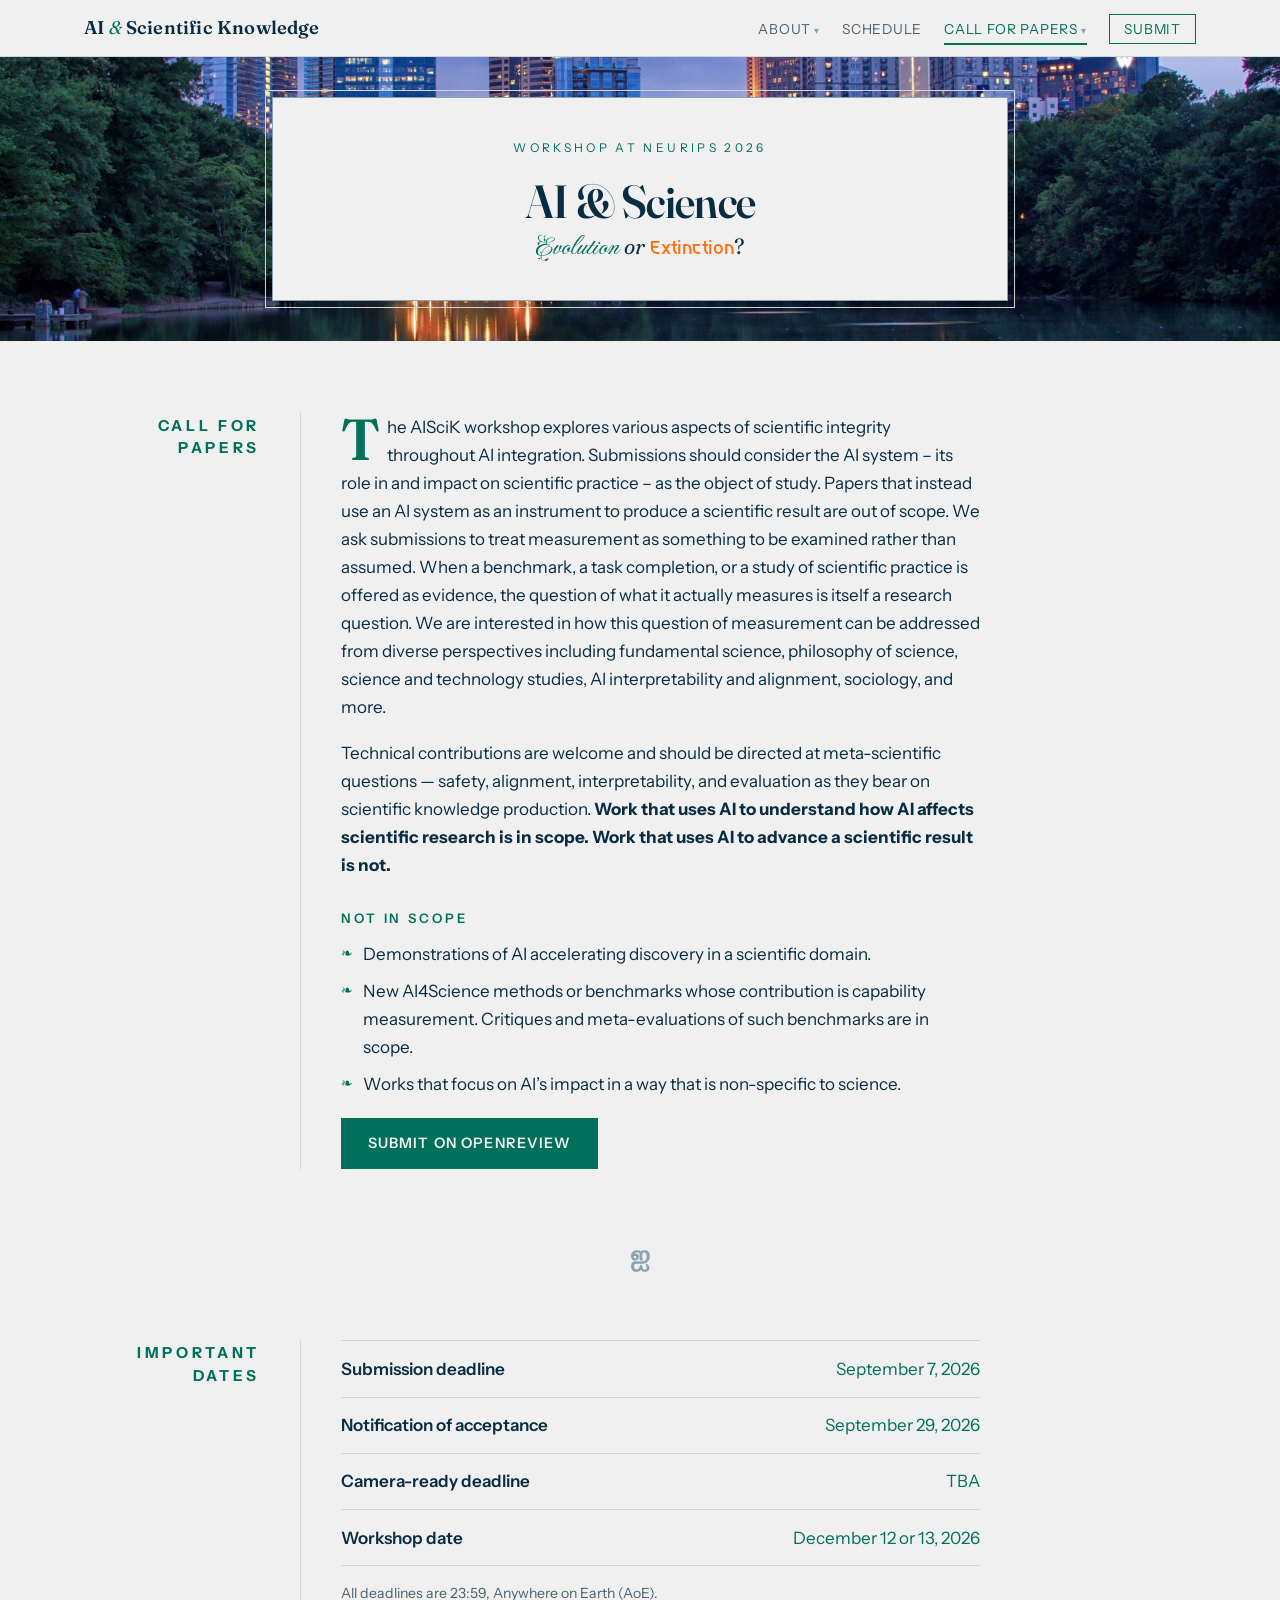
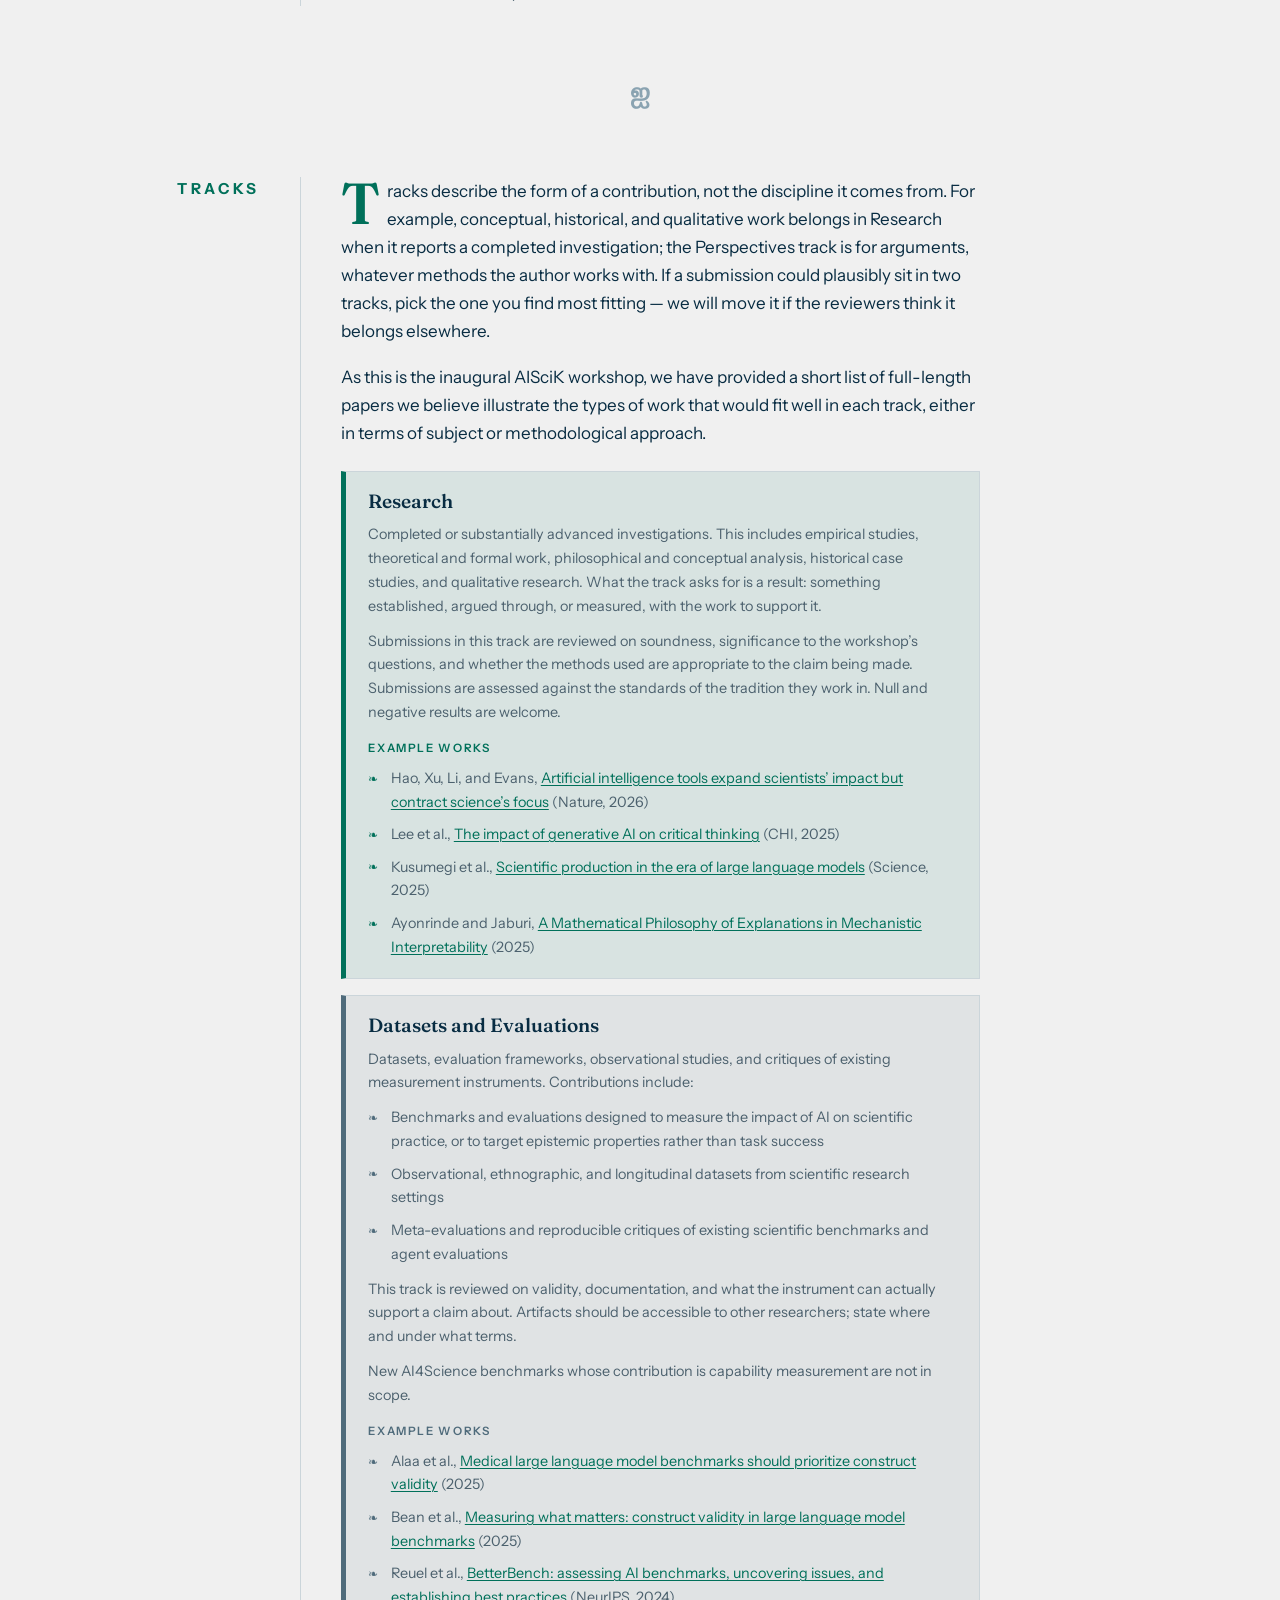
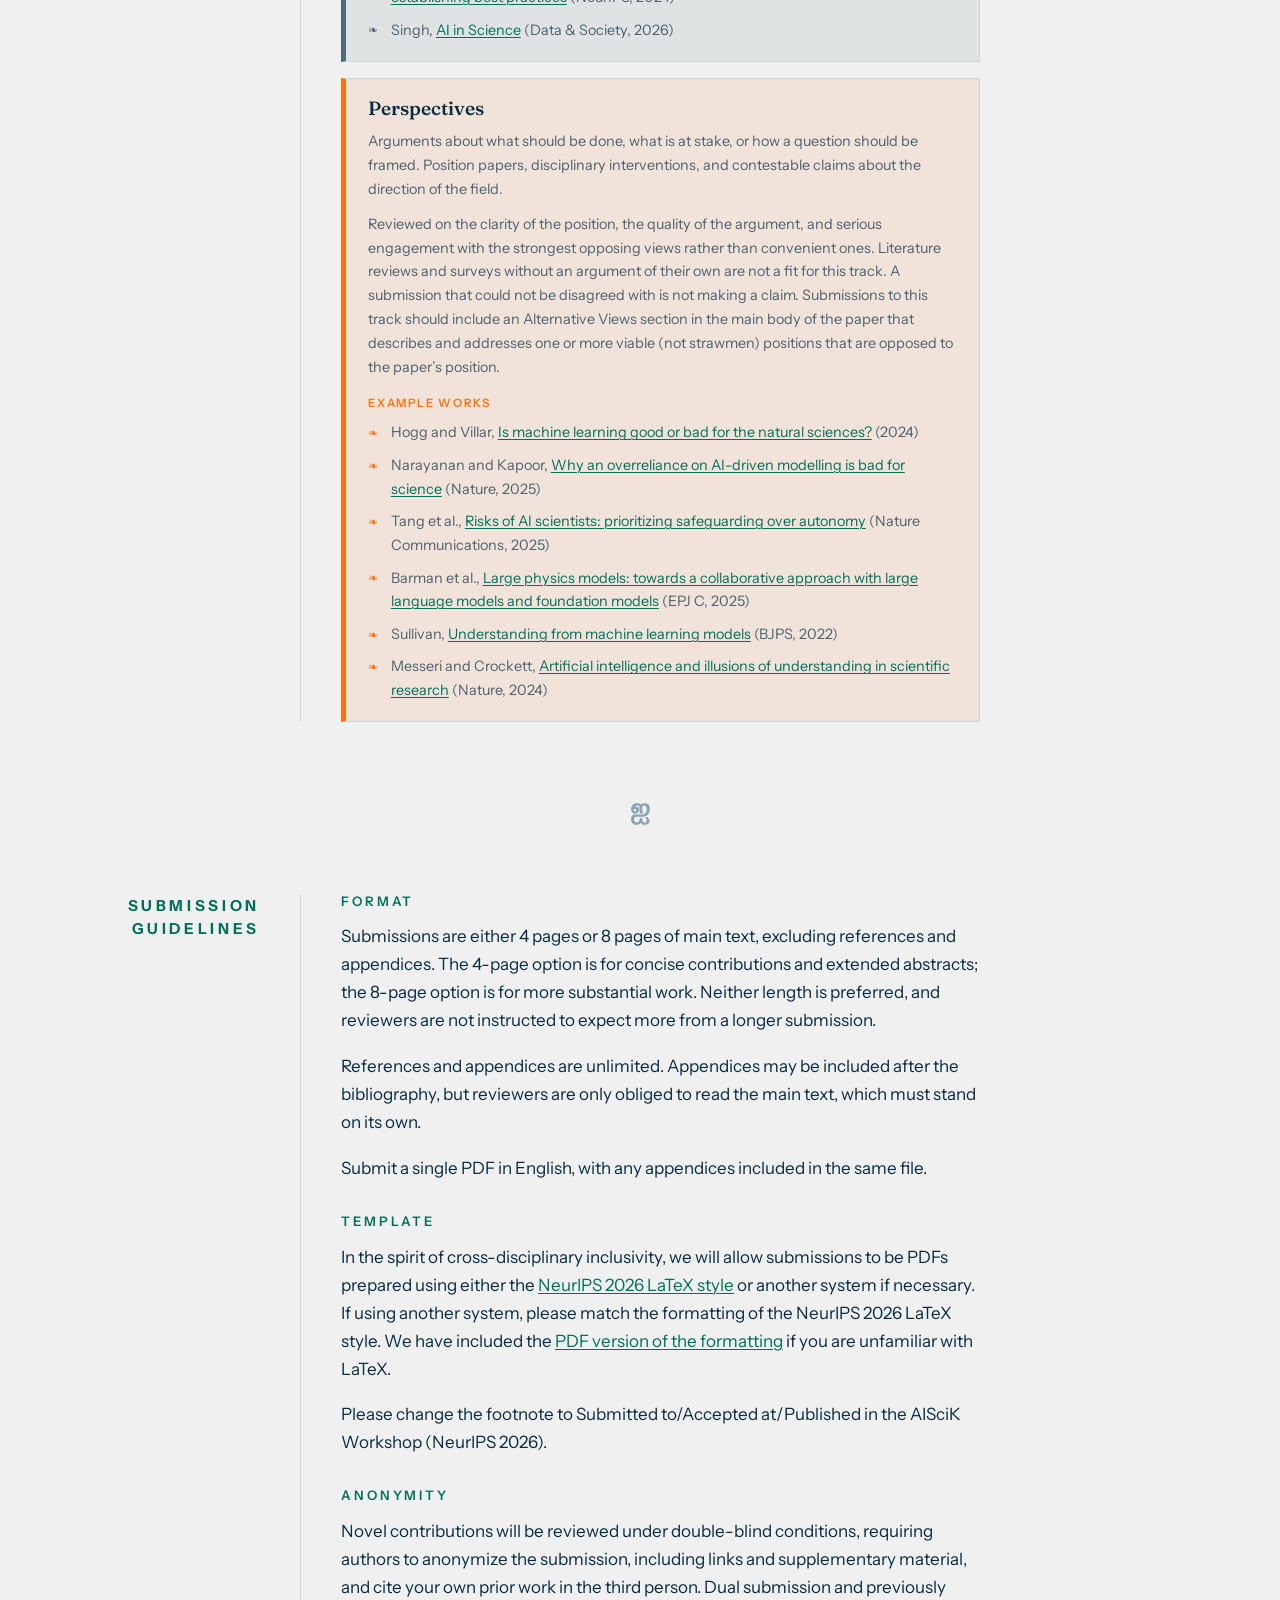
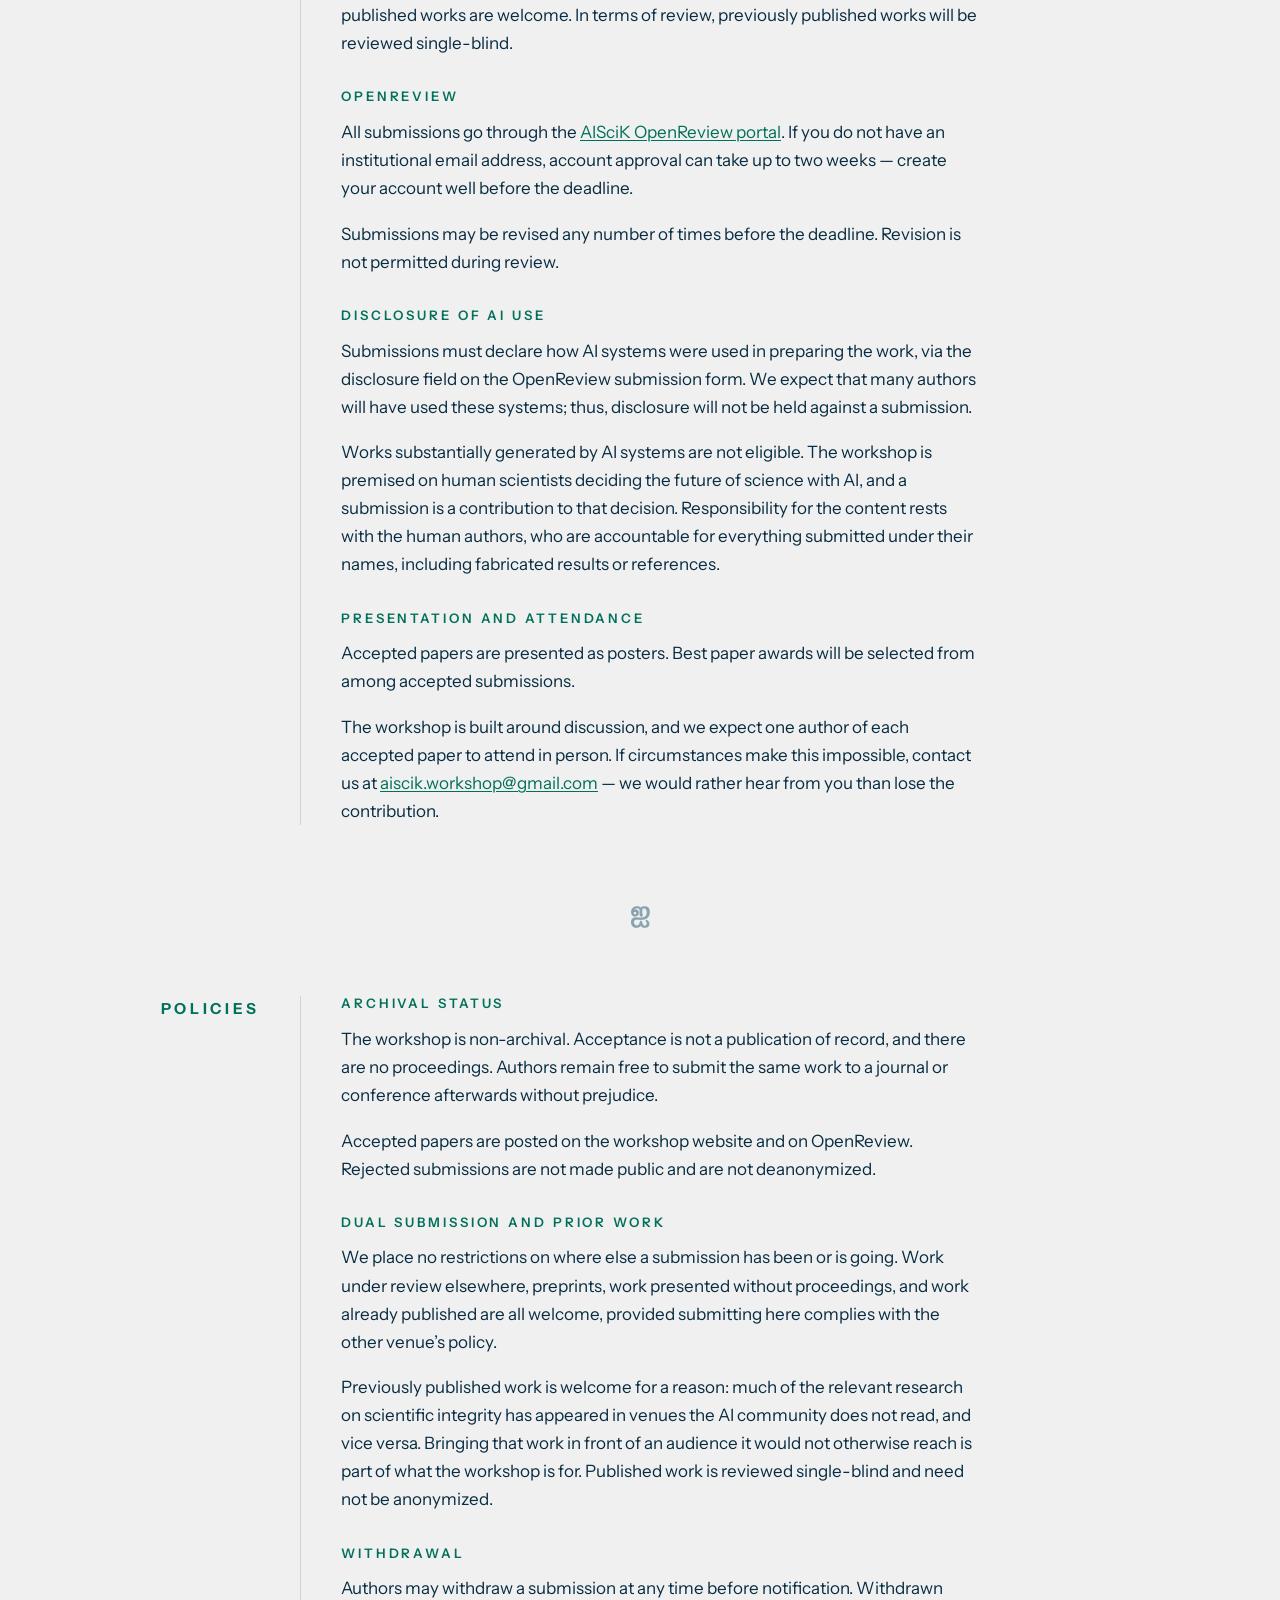
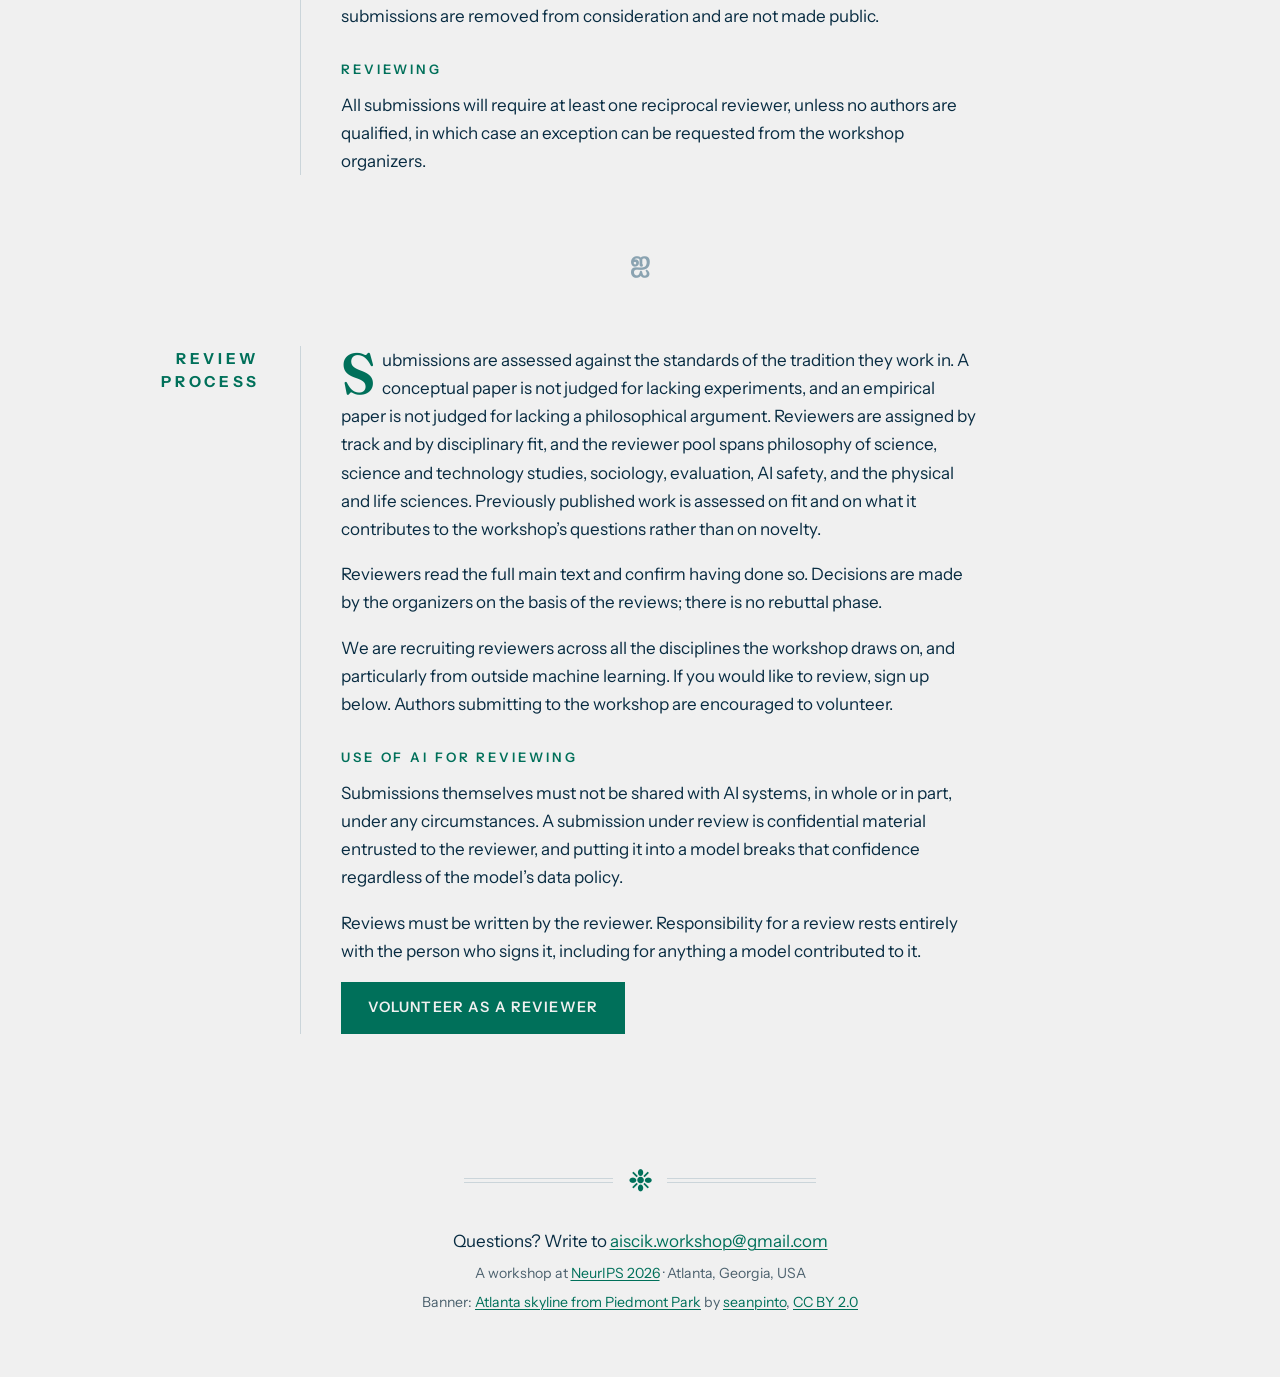
==== commit 0b9505ab: "Update the dates and add them to the Call for Papers page Set the submission deadline to September 7" ====
--- a/call-for-papers/index.html
+++ b/call-for-papers/index.html
@@ -8,7 +8,7 @@
 <link rel="preconnect" href="https://fonts.googleapis.com">
 <link rel="preconnect" href="https://fonts.gstatic.com" crossorigin>
 <link href="https://fonts.googleapis.com/css2?family=Asimovian&family=Fleur+De+Leah&family=Fraunces:ital,opsz,wght@0,9..144,300..700;1,9..144,300..700&family=Instrument+Sans:ital,wght@0,400..700;1,400..700&display=swap" rel="stylesheet">
-<link rel="stylesheet" href="/css/styles.css?v=17">
+<link rel="stylesheet" href="/css/styles.css?v=18">
 <link rel="icon" href="data:image/svg+xml,<svg xmlns='http://www.w3.org/2000/svg' viewBox='0 0 100 100'><text x='50' y='50' font-size='78' text-anchor='middle' dominant-baseline='central'>❉</text></svg>">
 </head>
 <body>
@@ -82,6 +82,23 @@
 
   <div class="fleuron" aria-hidden="true">ஐ</div>
 
+  <!-- ======================= IMPORTANT DATES ======================= -->
+  <!-- Duplicated from the About page — keep the two lists in step. -->
+  <section class="section" id="dates">
+    <h2 class="section-rubric"><span class="rubric-word">Important dates</span></h2>
+    <div class="section-body">
+      <dl class="dates-list">
+        <div class="dates-row"><dt>Submission deadline</dt><dd>September 7, 2026</dd></div>
+        <div class="dates-row"><dt>Notification of acceptance</dt><dd>September 29, 2026</dd></div>
+        <div class="dates-row"><dt>Camera-ready deadline</dt><dd>TBA</dd></div>
+        <div class="dates-row"><dt>Workshop date</dt><dd>December 12 or 13, 2026</dd></div>
+      </dl>
+      <p class="footnote">All deadlines are 23:59, Anywhere on Earth (AoE).</p>
+    </div>
+  </section>
+
+  <div class="fleuron" aria-hidden="true">ஐ</div>
+
   <!-- ======================= TRACKS ======================= -->
   <section class="section" id="tracks">
     <h2 class="section-rubric"><span class="rubric-word">Tracks</span></h2>
@@ -210,6 +227,6 @@
   <p class="footnote">Banner: <a href="https://commons.wikimedia.org/wiki/File:Atlanta_Skyline_-_Piedmont_Park.png">Atlanta skyline from Piedmont Park</a> by <a href="https://www.flickr.com/photos/seanpinto/26354316925/">seanpinto</a>, <a href="https://creativecommons.org/licenses/by/2.0/">CC&nbsp;BY&nbsp;2.0</a></p>
 </footer>
 
-<script src="/js/main.js?v=17"></script>
+<script src="/js/main.js?v=18"></script>
 </body>
 </html>
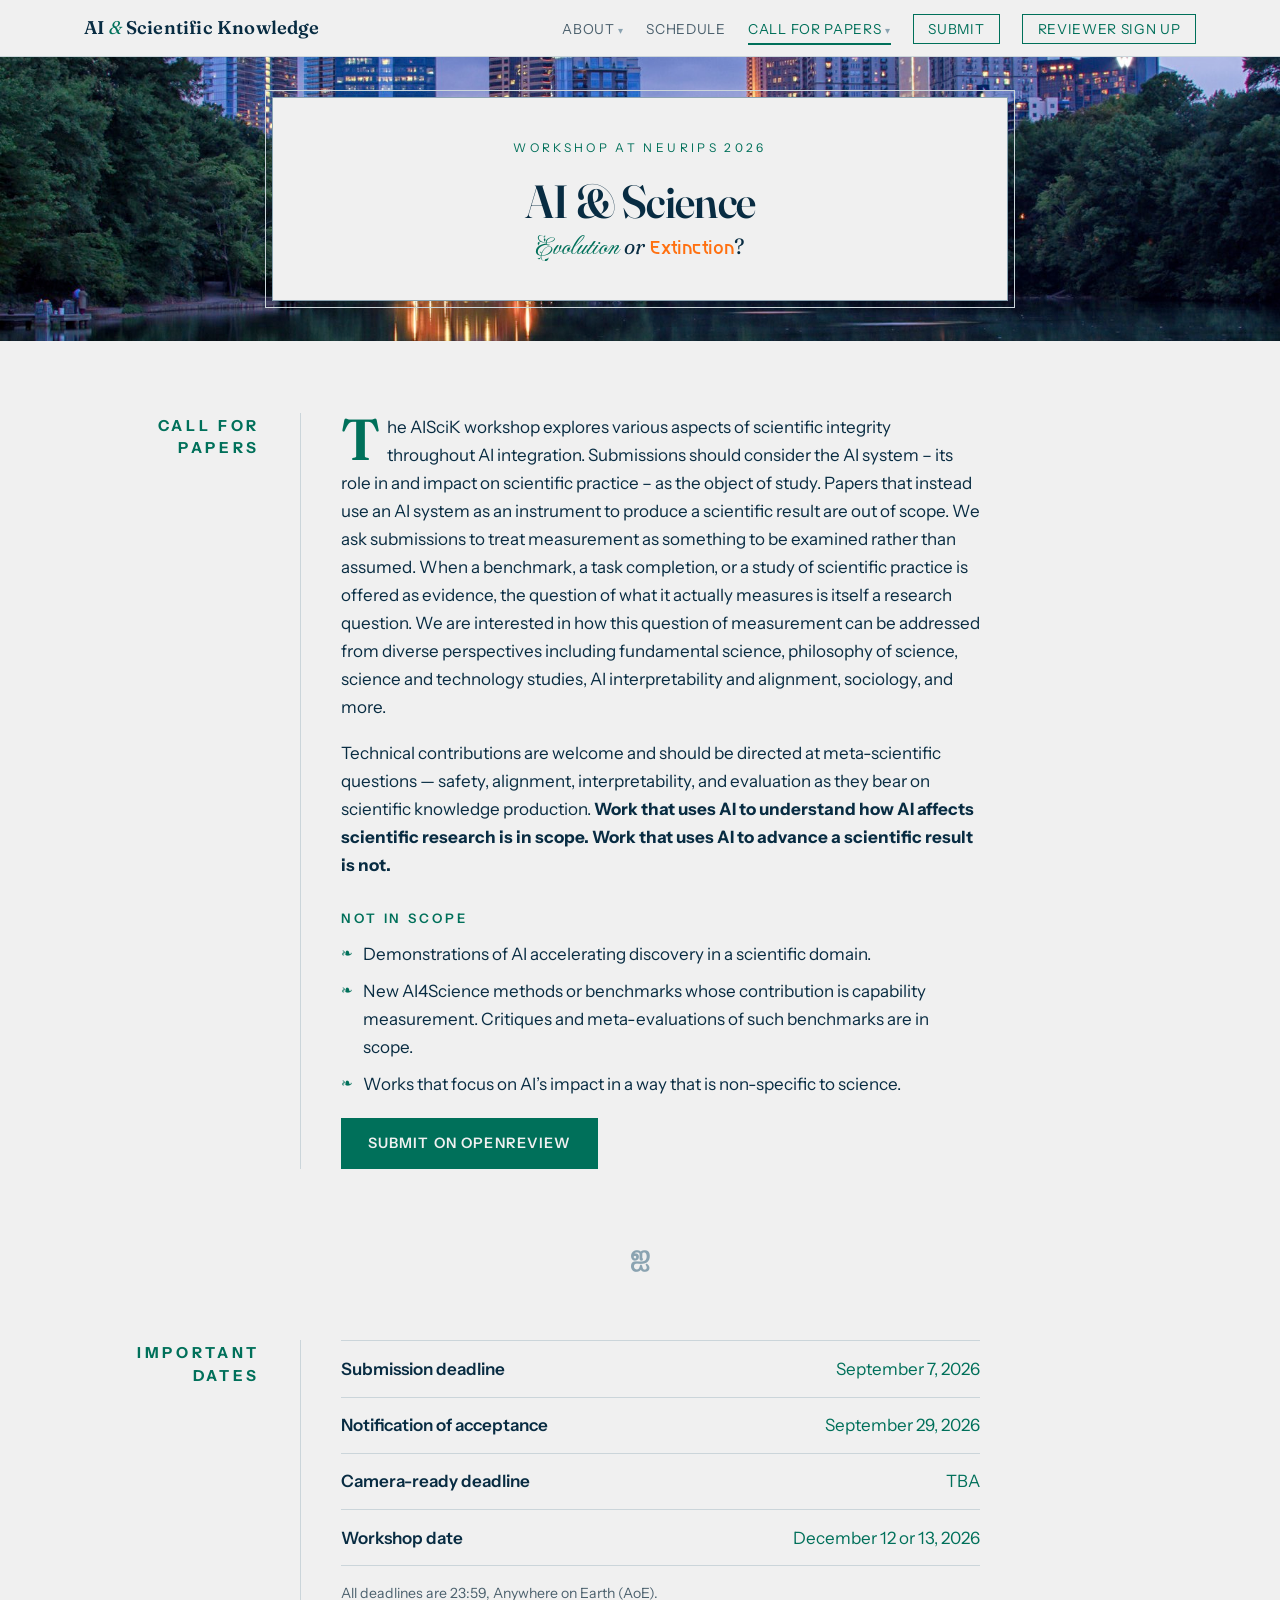
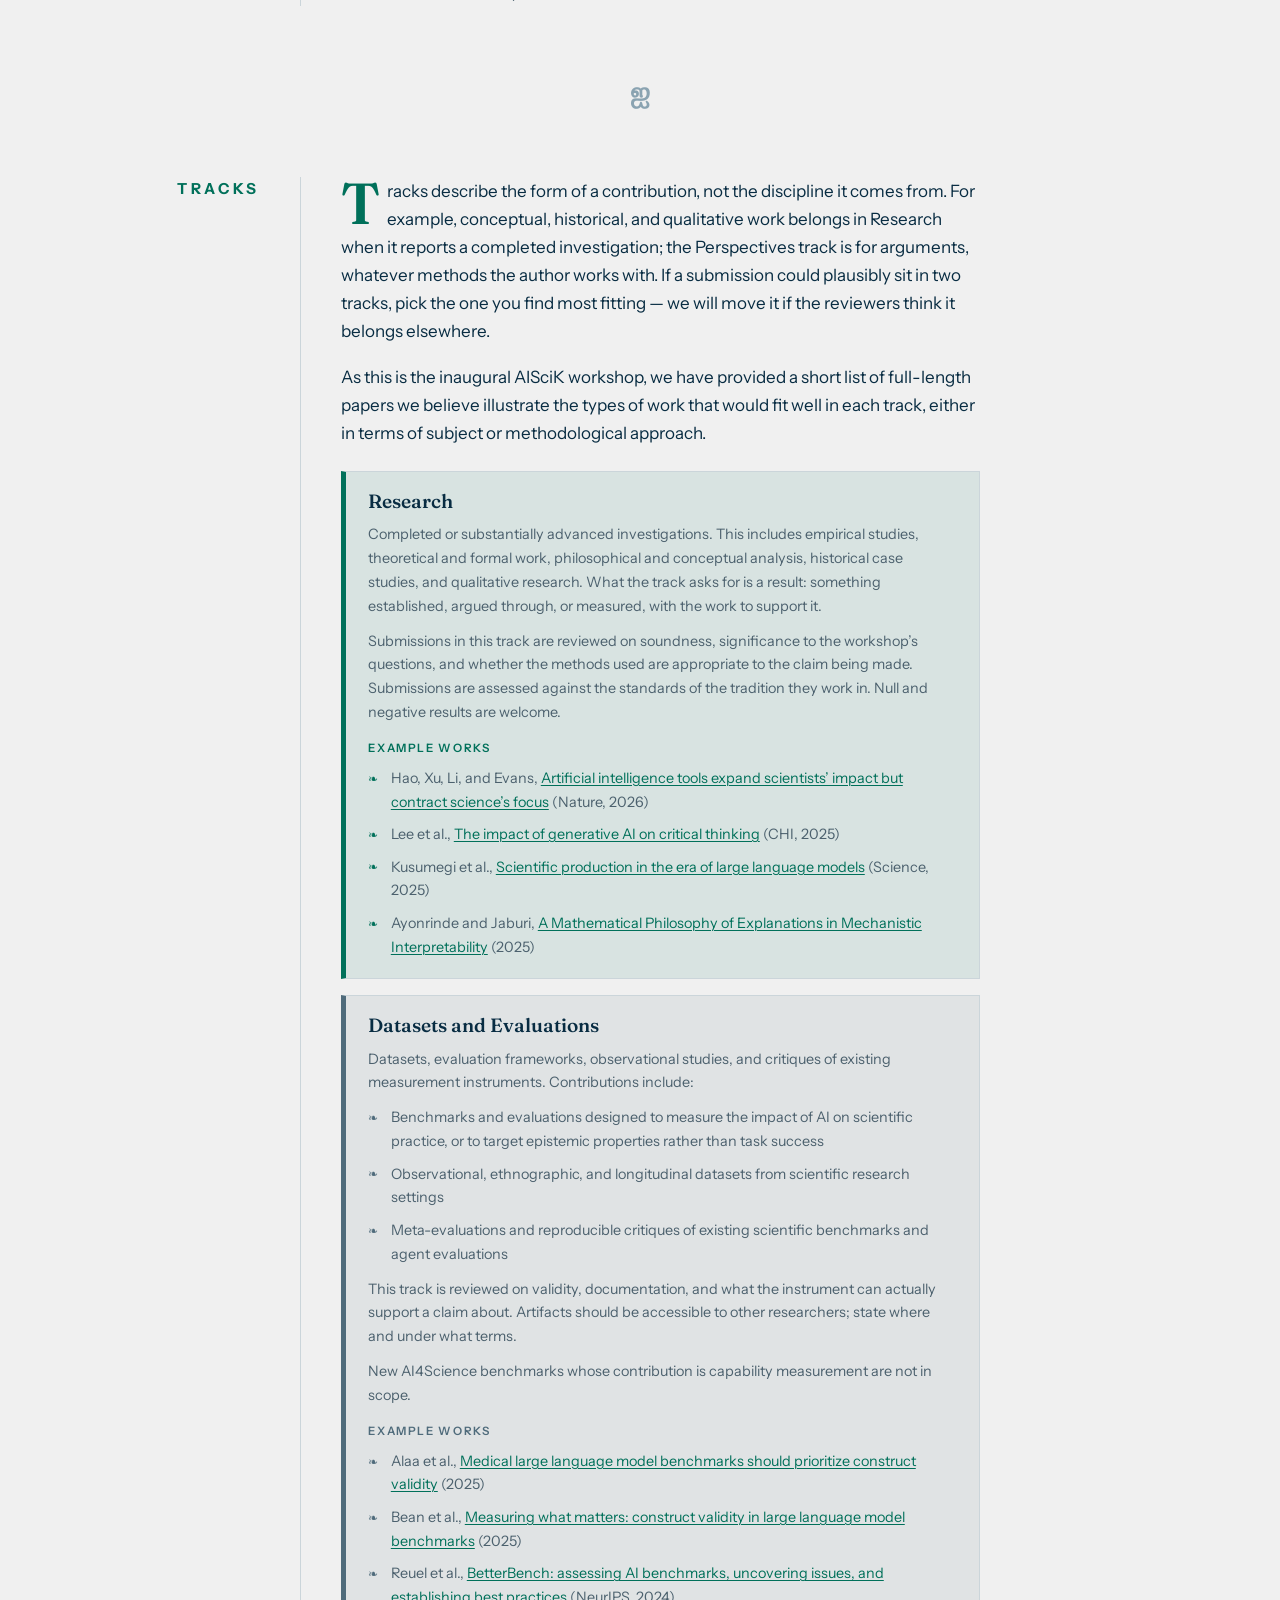
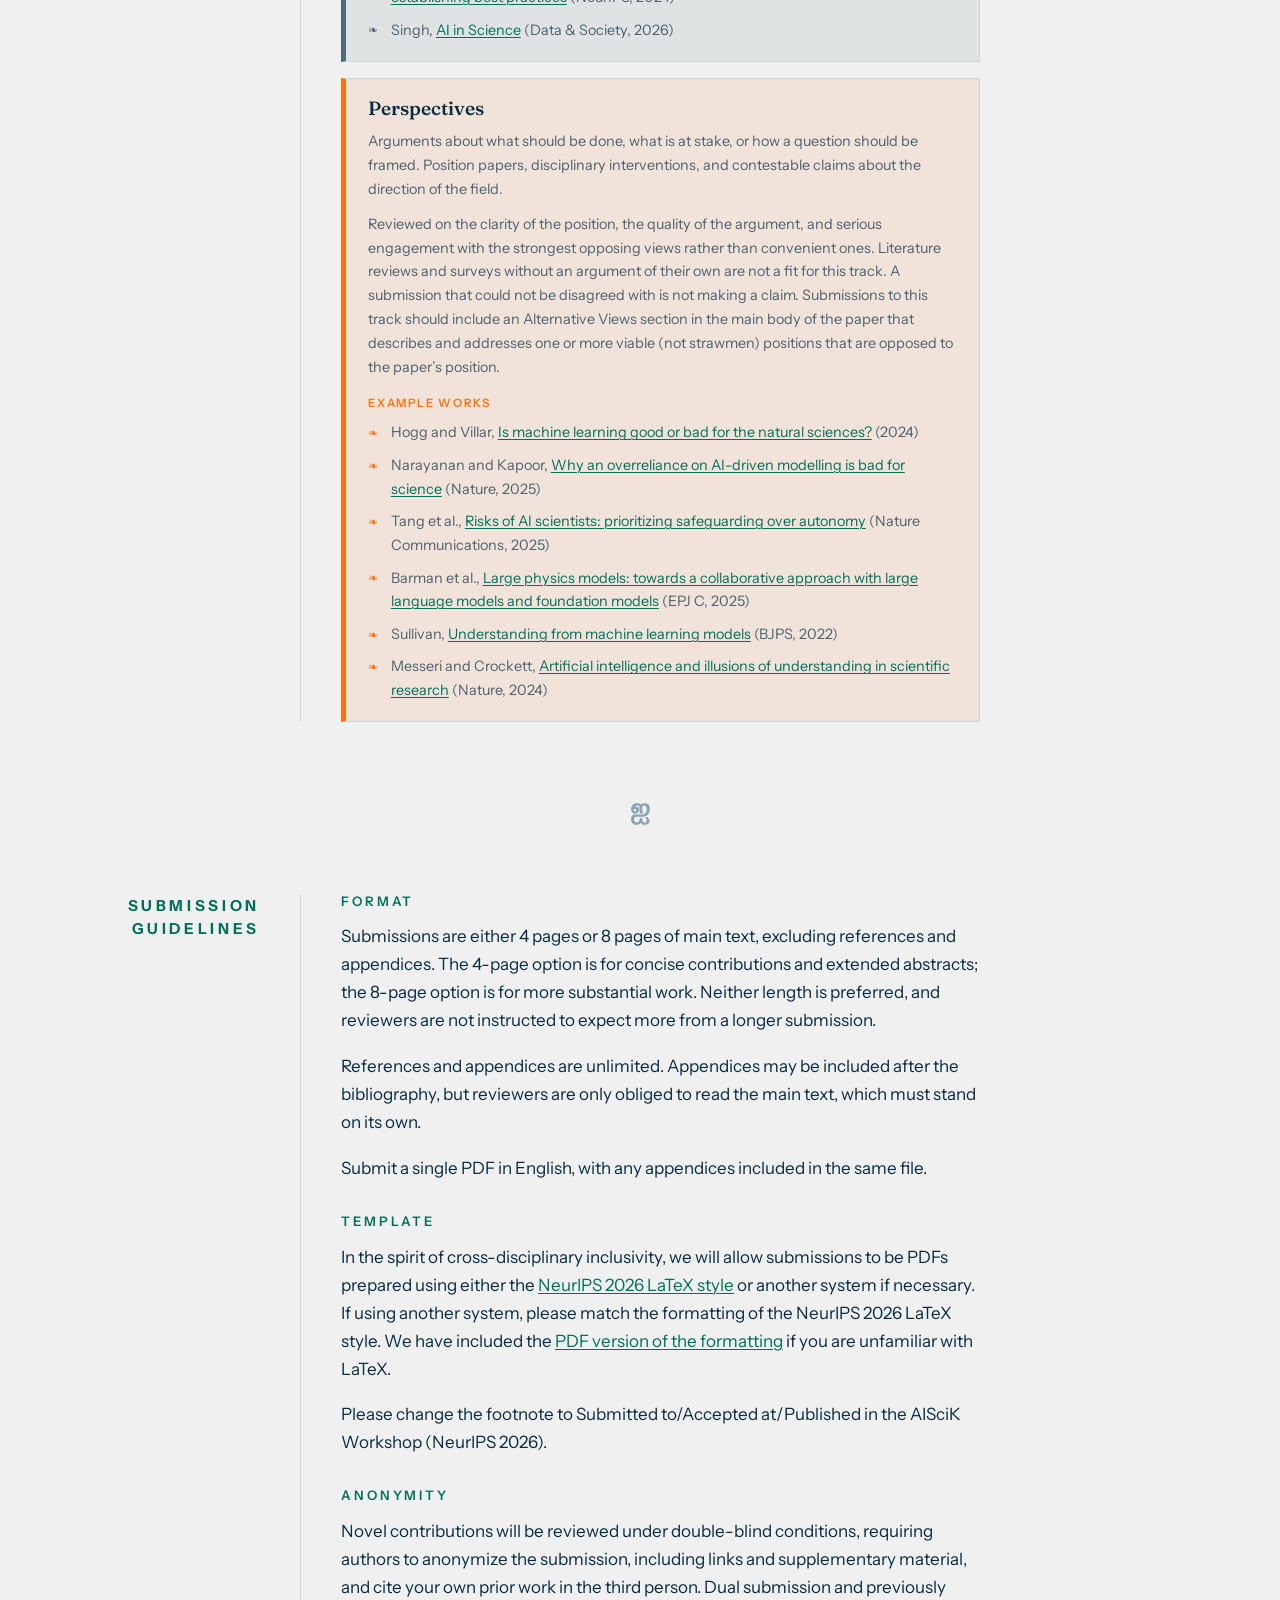
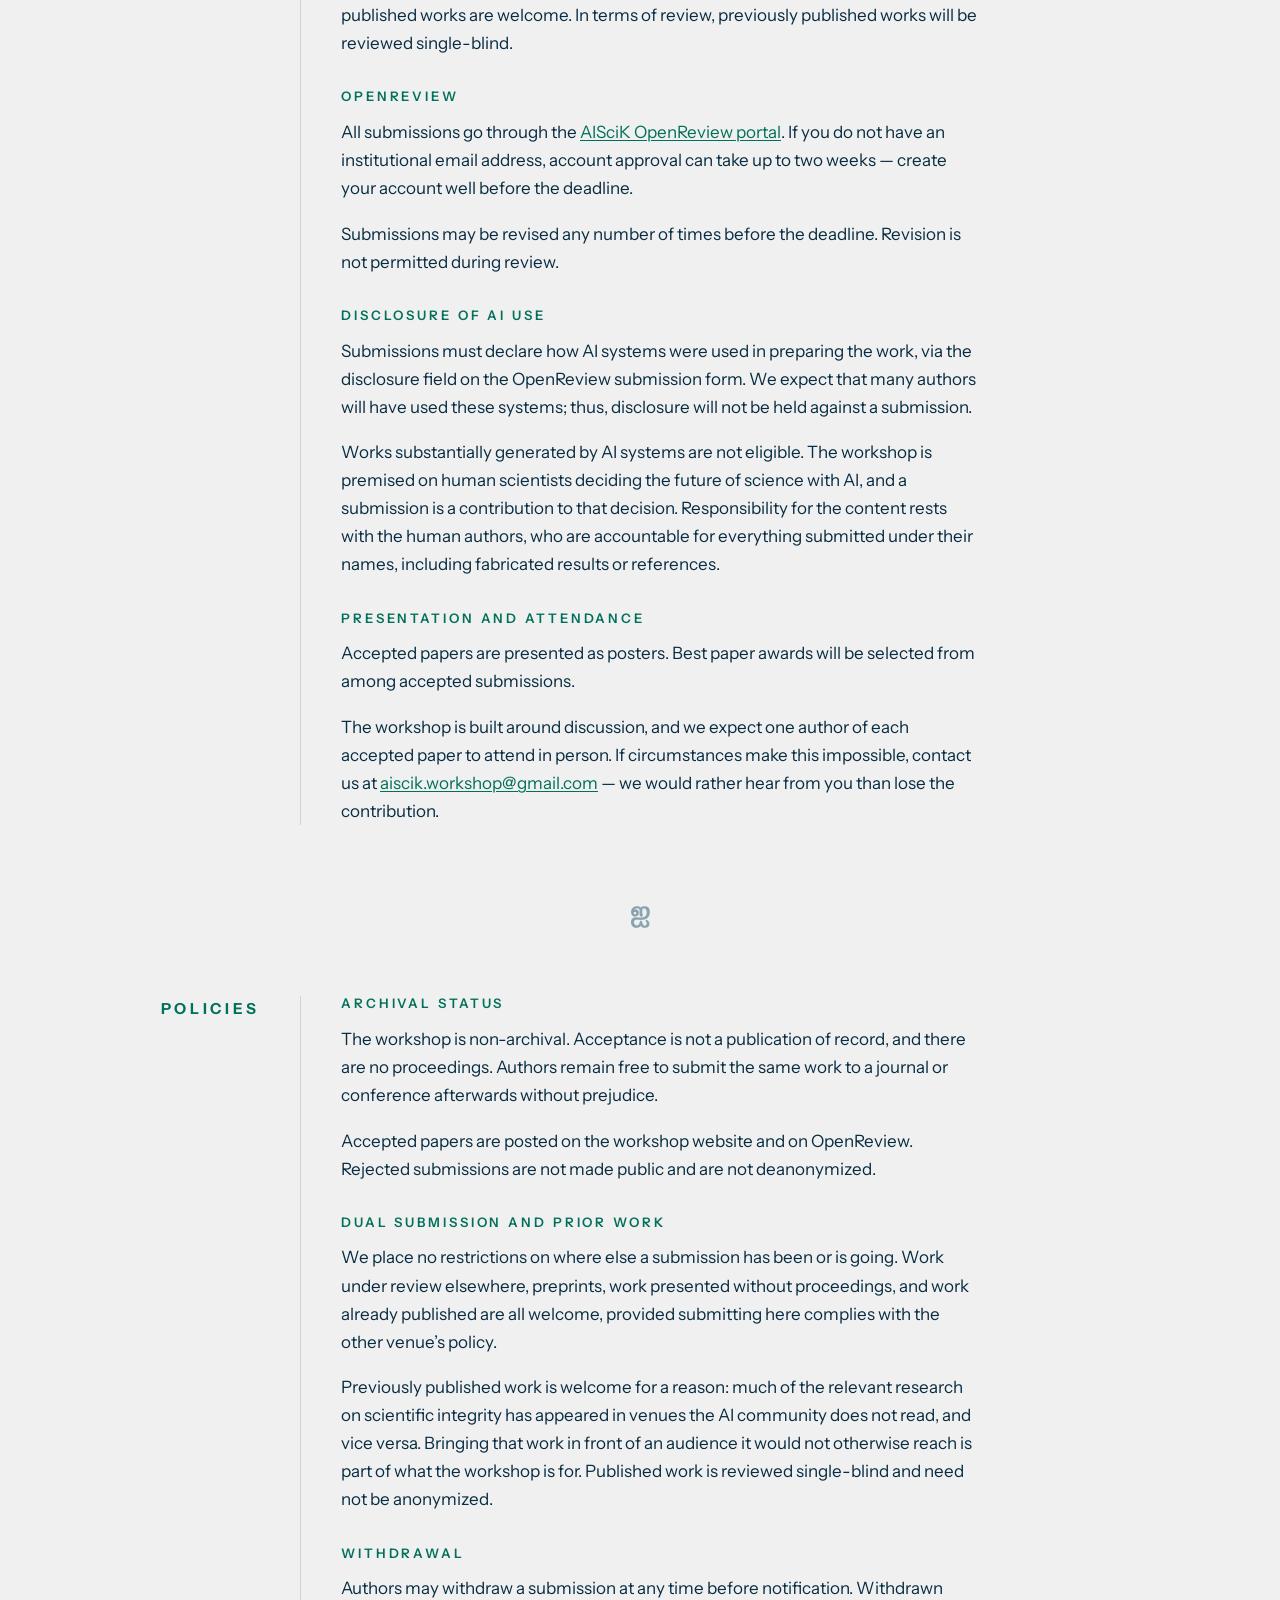
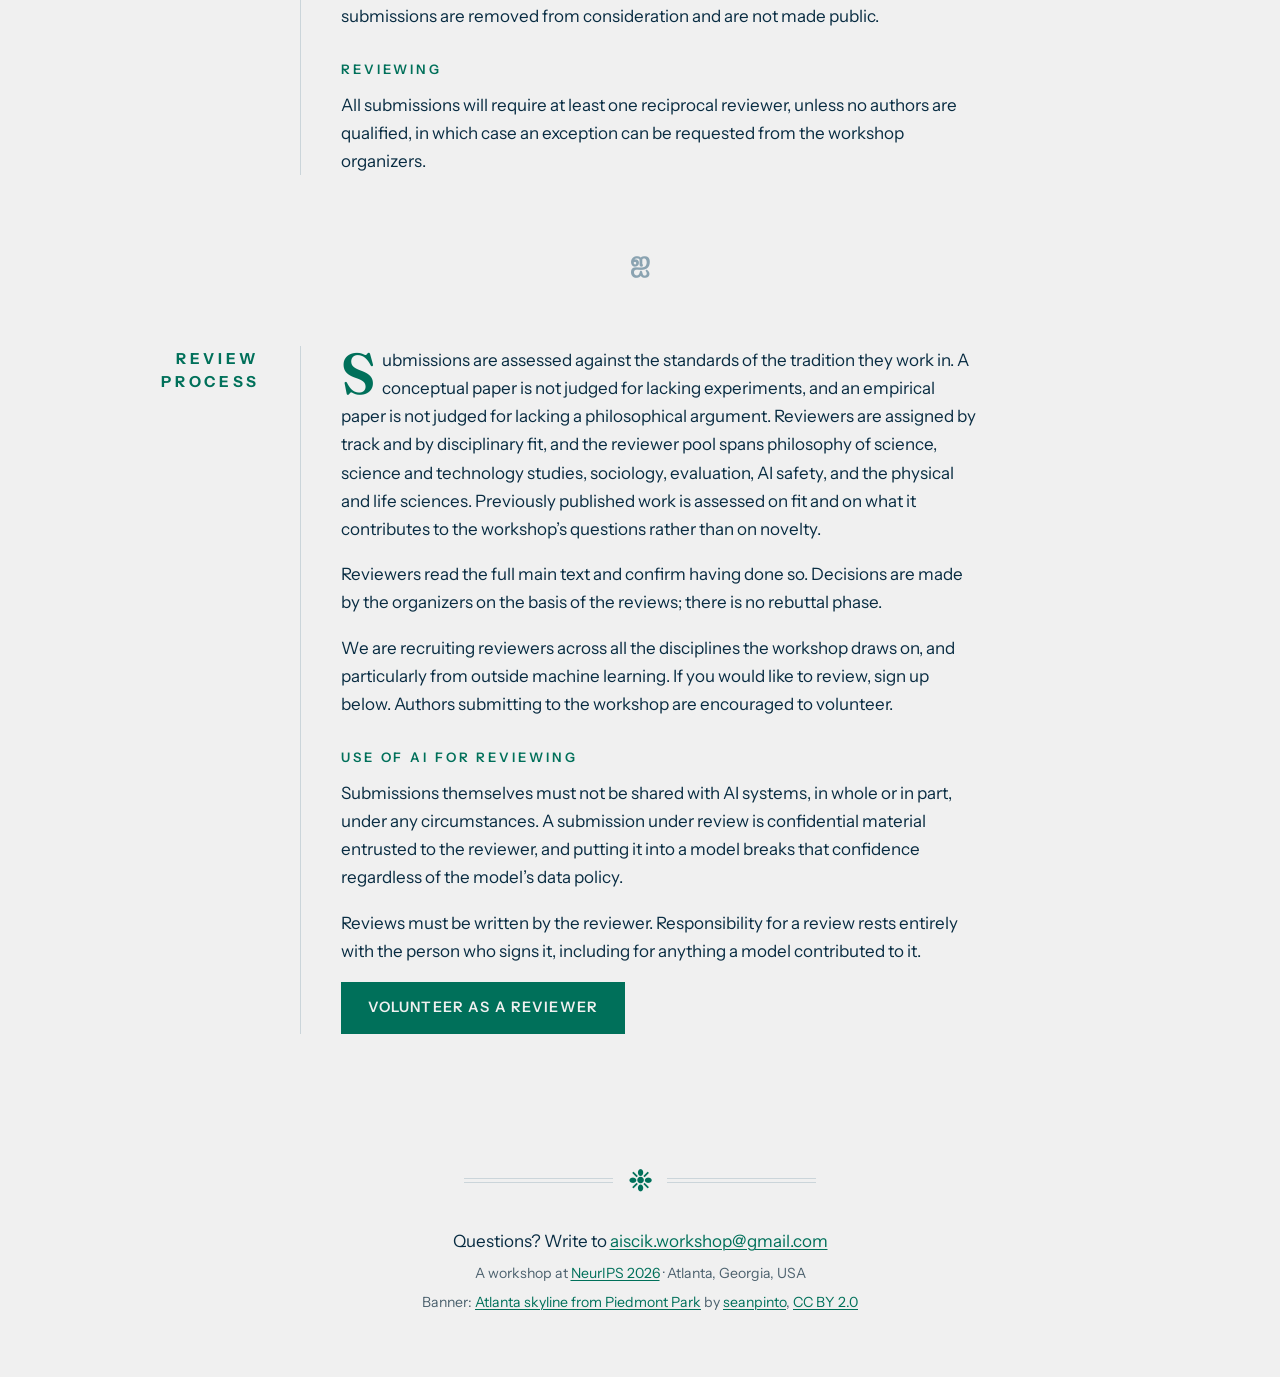
==== commit 76142fbd: "Add a Reviewer sign up button to the top nav Add a boxed nav call-to-action beside Submit, on every " ====
--- a/call-for-papers/index.html
+++ b/call-for-papers/index.html
@@ -25,6 +25,7 @@
       <li><a href="/schedule/">Schedule</a></li>
       <li><a href="/call-for-papers/" aria-current="page">Call for Papers</a></li>
       <li><a class="nav-cta" href="https://openreview.net/group?id=NeurIPS.cc/2026/Workshop/AISciK" target="_blank" rel="noopener">Submit</a></li>
+      <li><a class="nav-cta" href="https://forms.gle/4uPAbh7ni3oshURU6" target="_blank" rel="noopener">Reviewer sign up</a></li>
     </ul>
   </nav>
 </header>
@@ -213,7 +214,7 @@
       <p>Submissions themselves must not be shared with AI systems, in whole or in part, under any circumstances. A submission under review is confidential material entrusted to the reviewer, and putting it into a model breaks that confidence regardless of the model’s data policy.</p>
       <p>Reviews must be written by the reviewer. Responsibility for a review rests entirely with the person who signs it, including for anything a model contributed to it.</p>
       <p class="submit-row">
-        <a class="button" href="https://openreview.net/group?id=NeurIPS.cc/2026/Workshop/AISciK" target="_blank" rel="noopener">Volunteer as a reviewer</a>
+        <a class="button" href="https://forms.gle/4uPAbh7ni3oshURU6" target="_blank" rel="noopener">Volunteer as a reviewer</a>
       </p>
     </div>
   </section>
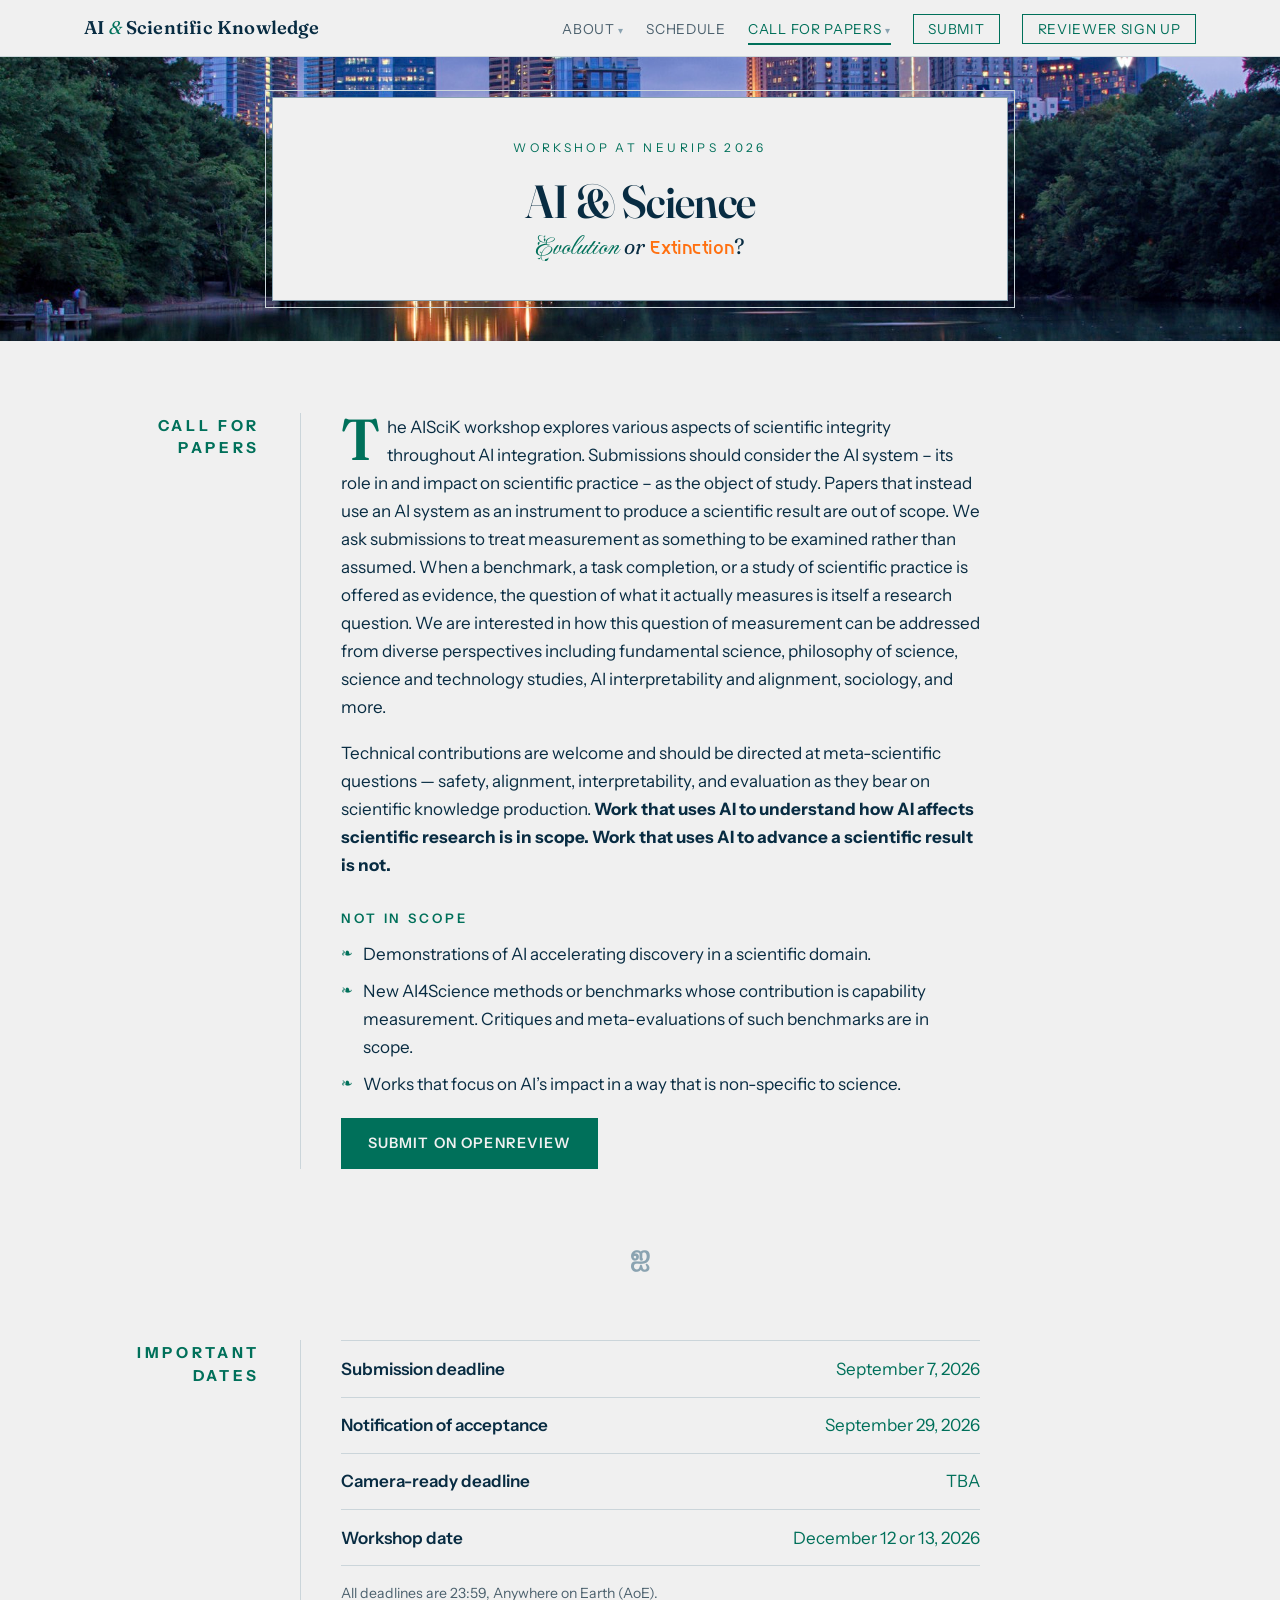
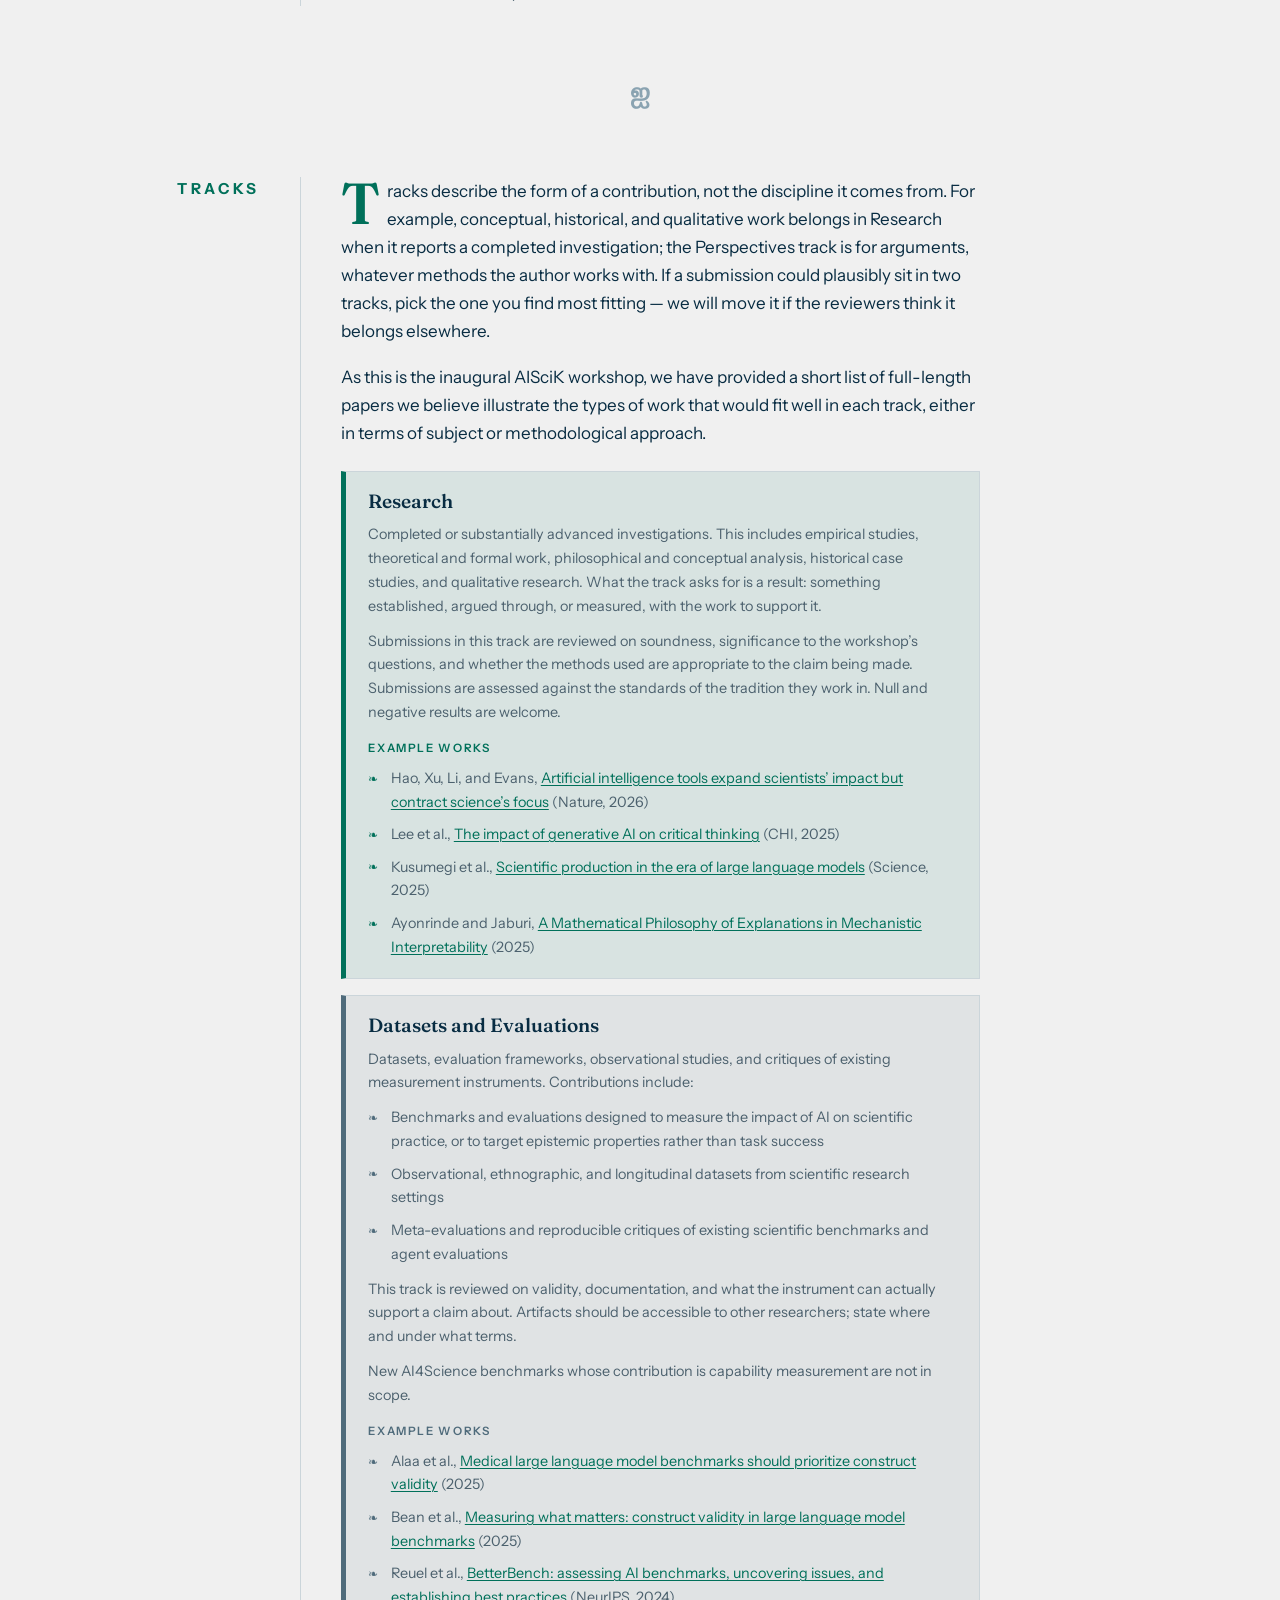
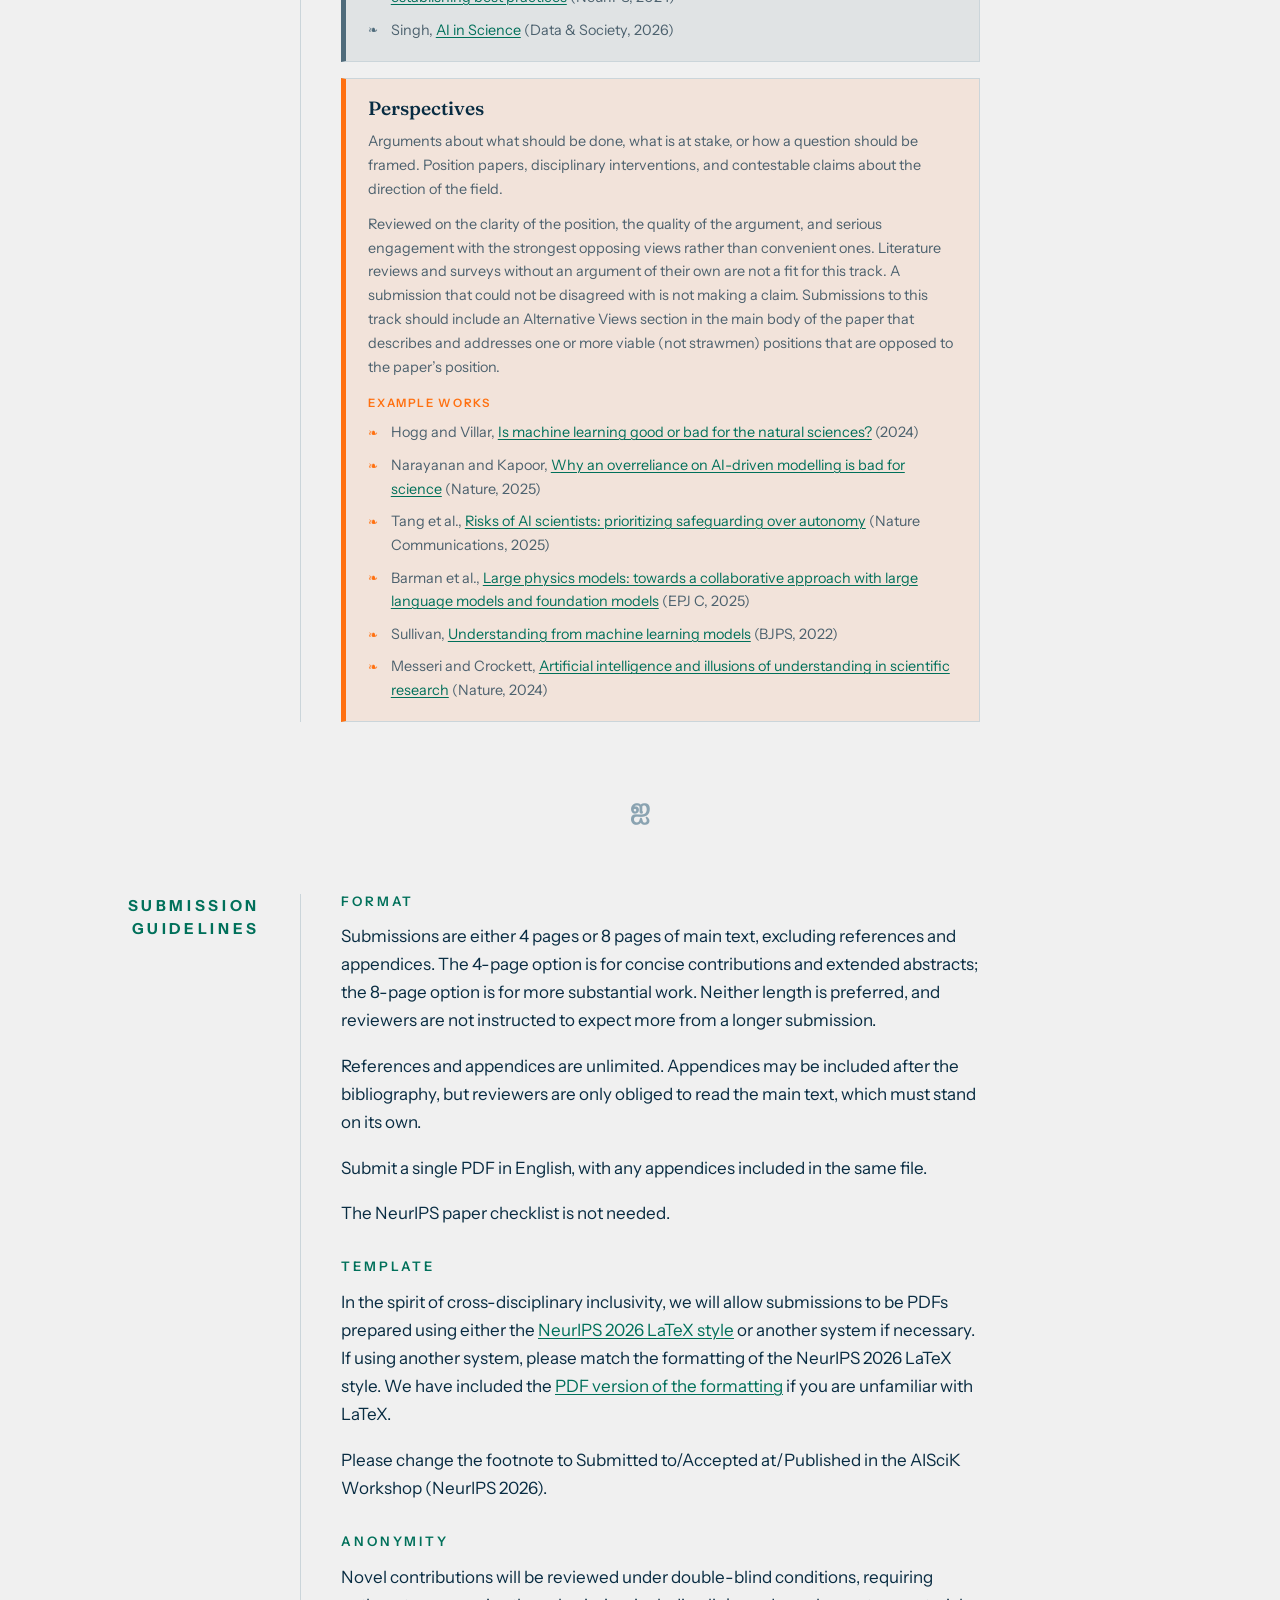
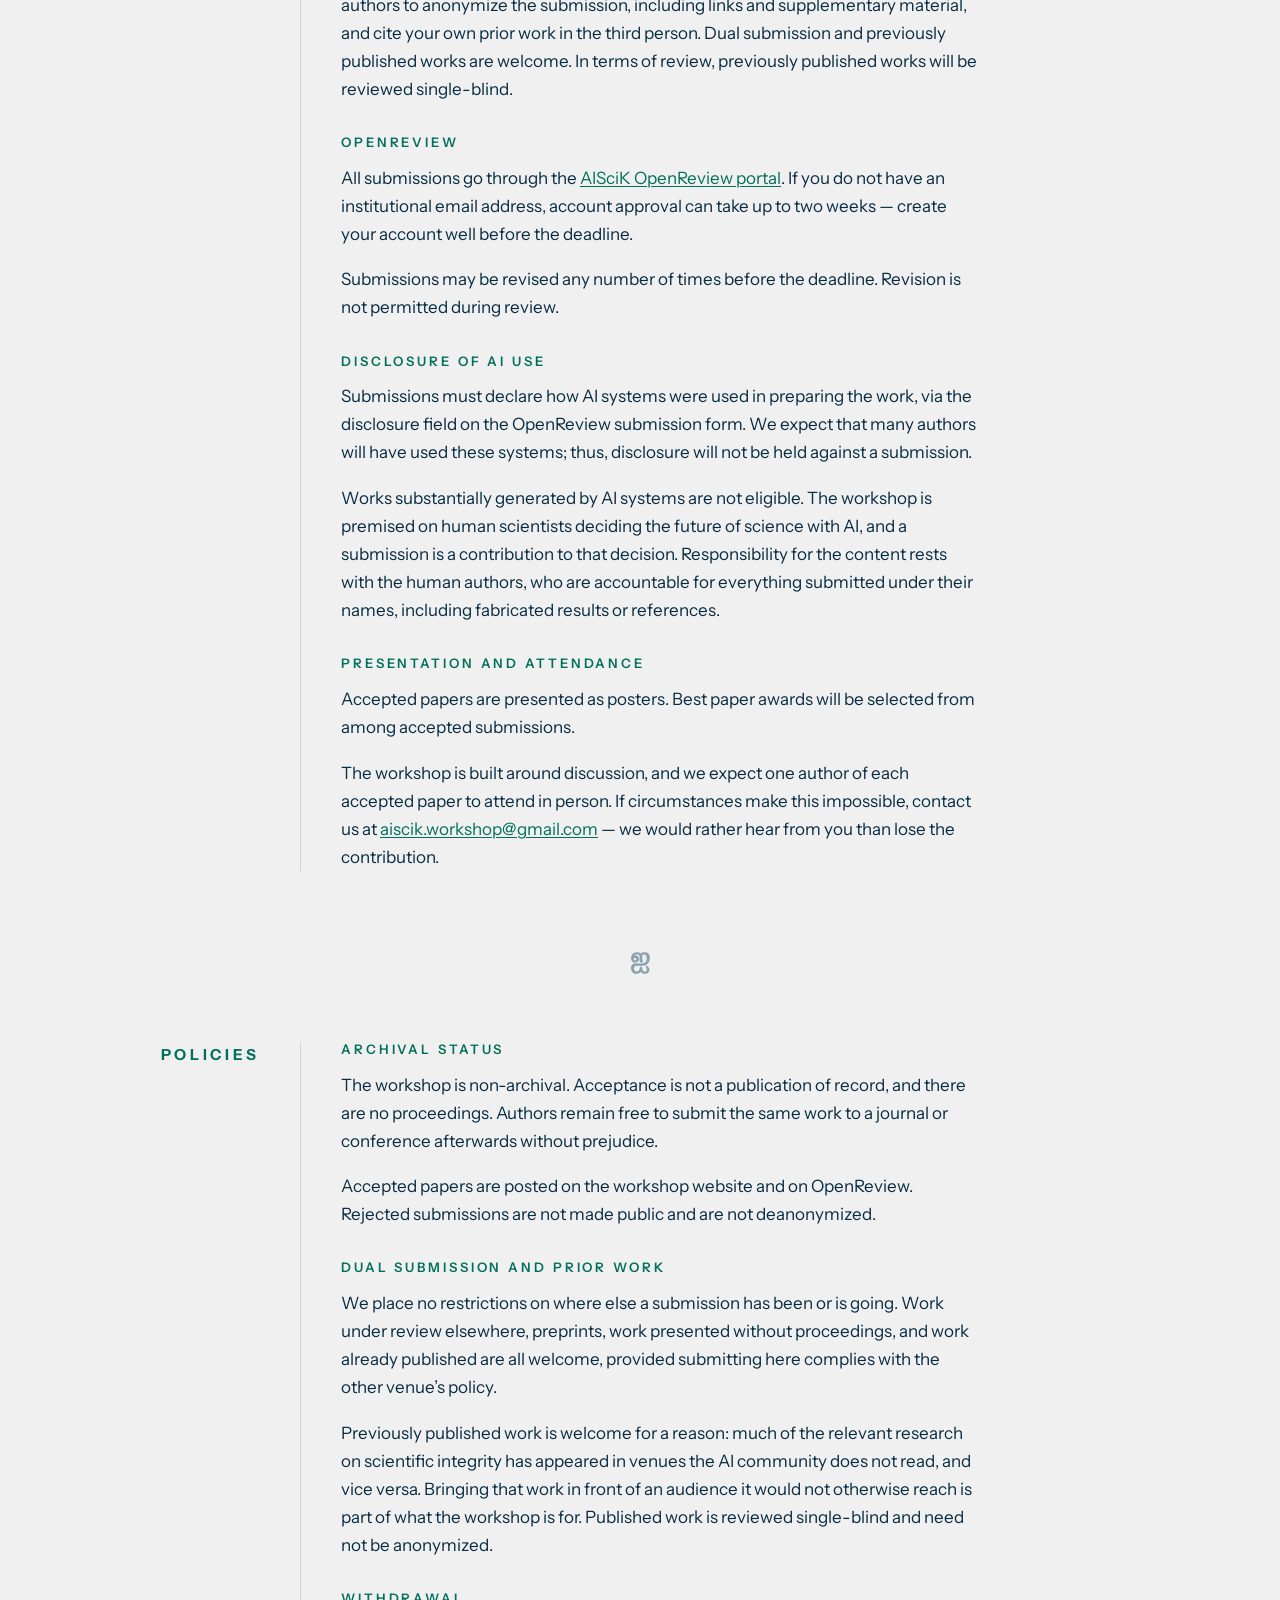
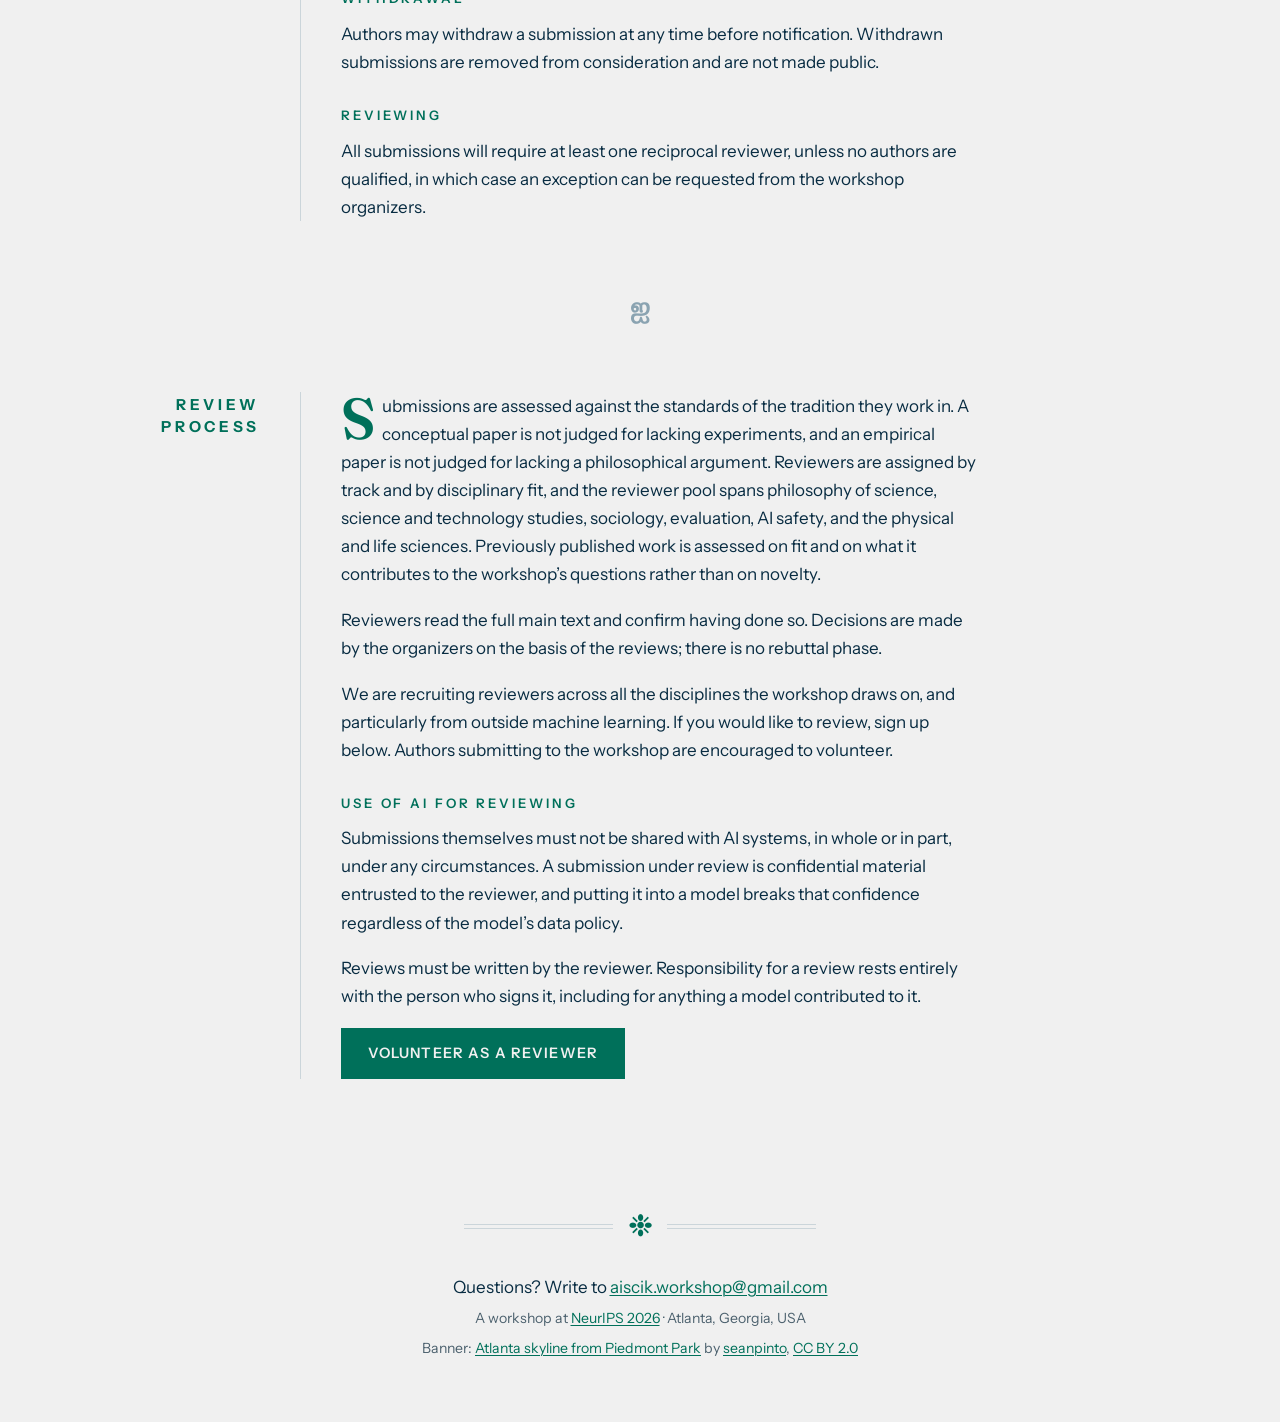
==== commit 989ec711: "Note that the NeurIPS paper checklist is not needed Add a line to the submission Format guidance.  C" ====
--- a/call-for-papers/index.html
+++ b/call-for-papers/index.html
@@ -165,6 +165,7 @@
       <p>Submissions are either 4 pages or 8 pages of main text, excluding references and appendices. The 4-page option is for concise contributions and extended abstracts; the 8-page option is for more substantial work. Neither length is preferred, and reviewers are not instructed to expect more from a longer submission.</p>
       <p>References and appendices are unlimited. Appendices may be included after the bibliography, but reviewers are only obliged to read the main text, which must stand on its own.</p>
       <p>Submit a single PDF in English, with any appendices included in the same file.</p>
+      <p>The NeurIPS paper checklist is not needed.</p>
       <h3 class="subsection-title">Template</h3>
       <p>In the spirit of cross-disciplinary inclusivity, we will allow submissions to be PDFs prepared using either the <a href="https://media.neurips.cc/Conferences/NeurIPS2026/Formatting_Instructions_For_NeurIPS_2026.zip" target="_blank" rel="noopener">NeurIPS 2026 LaTeX style</a> or another system if necessary. If using another system, please match the formatting of the NeurIPS 2026 LaTeX style. We have included the <a href="/assets/Formatting_Instructions_For_NeurIPS_2026.pdf" target="_blank" rel="noopener">PDF version of the formatting</a> if you are unfamiliar with LaTeX.</p>
       <p>Please change the footnote to Submitted to/Accepted at/Published in the AISciK Workshop (NeurIPS 2026).</p>
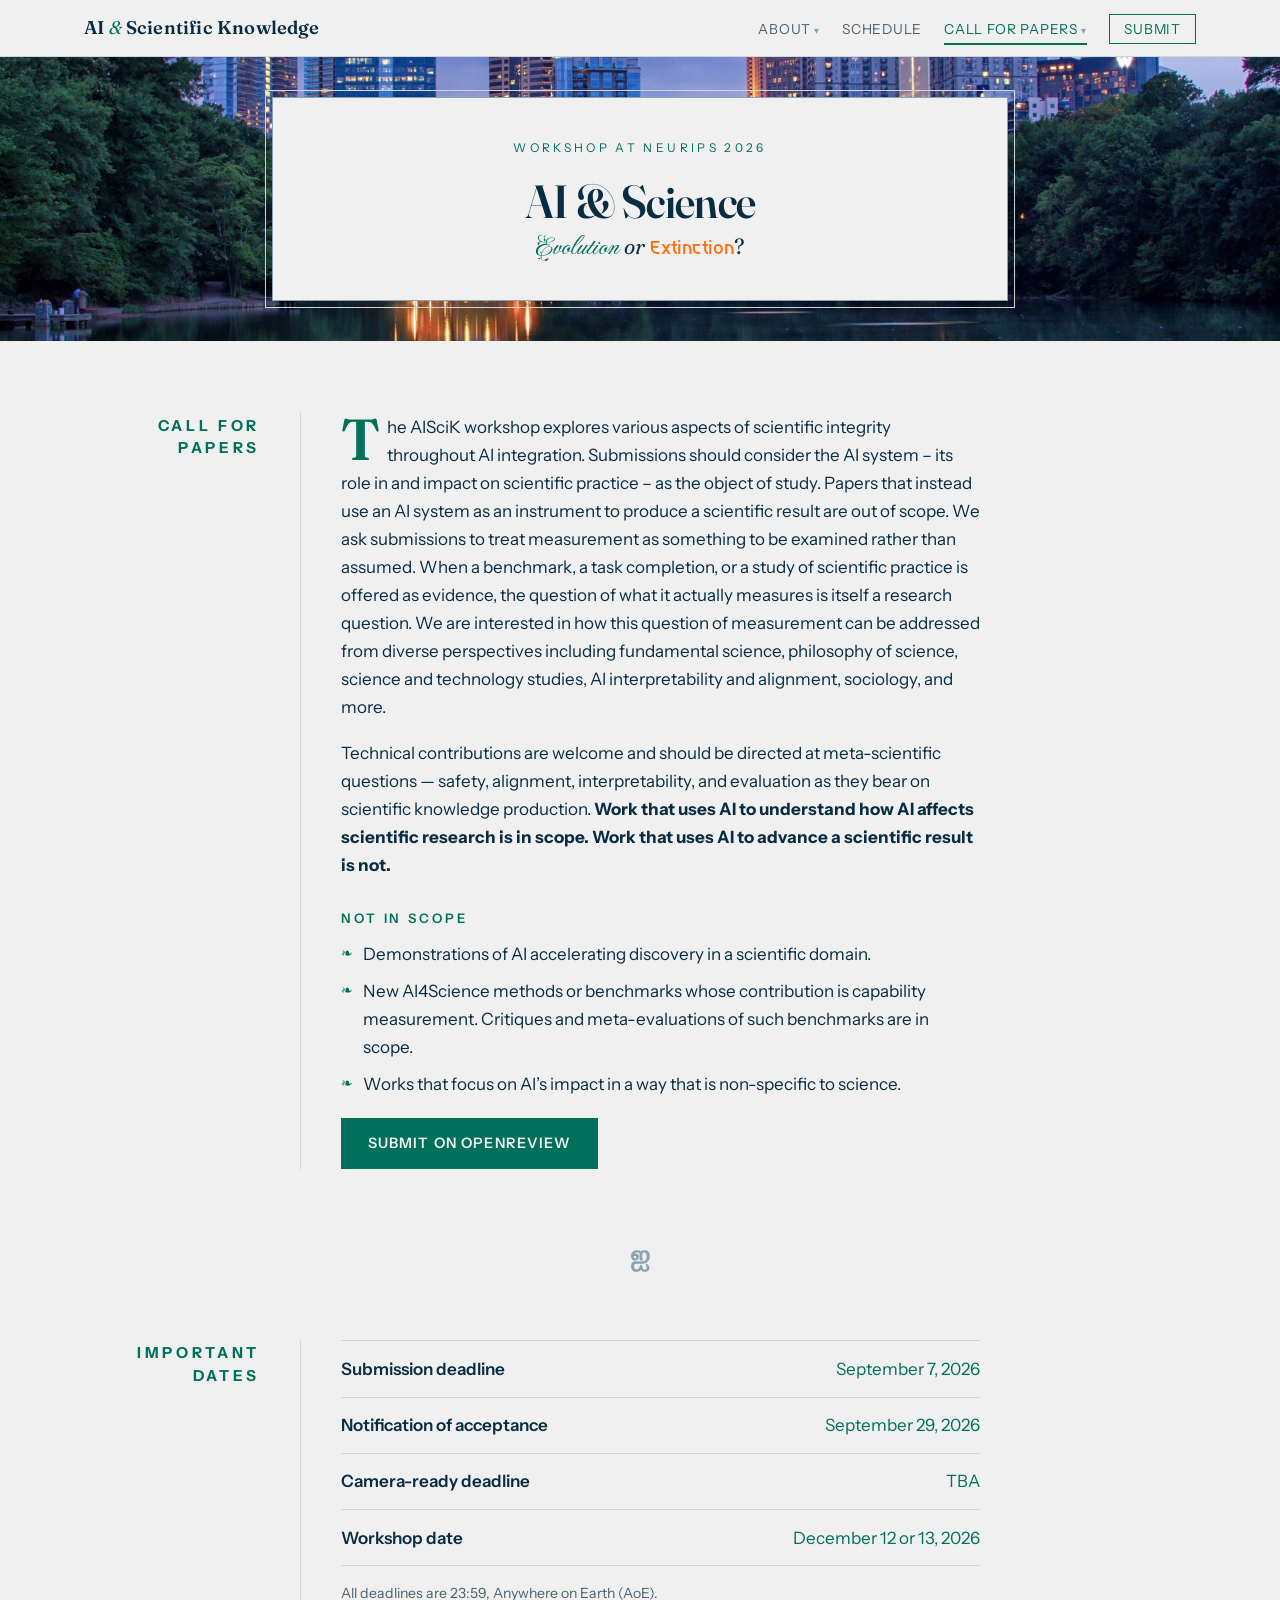
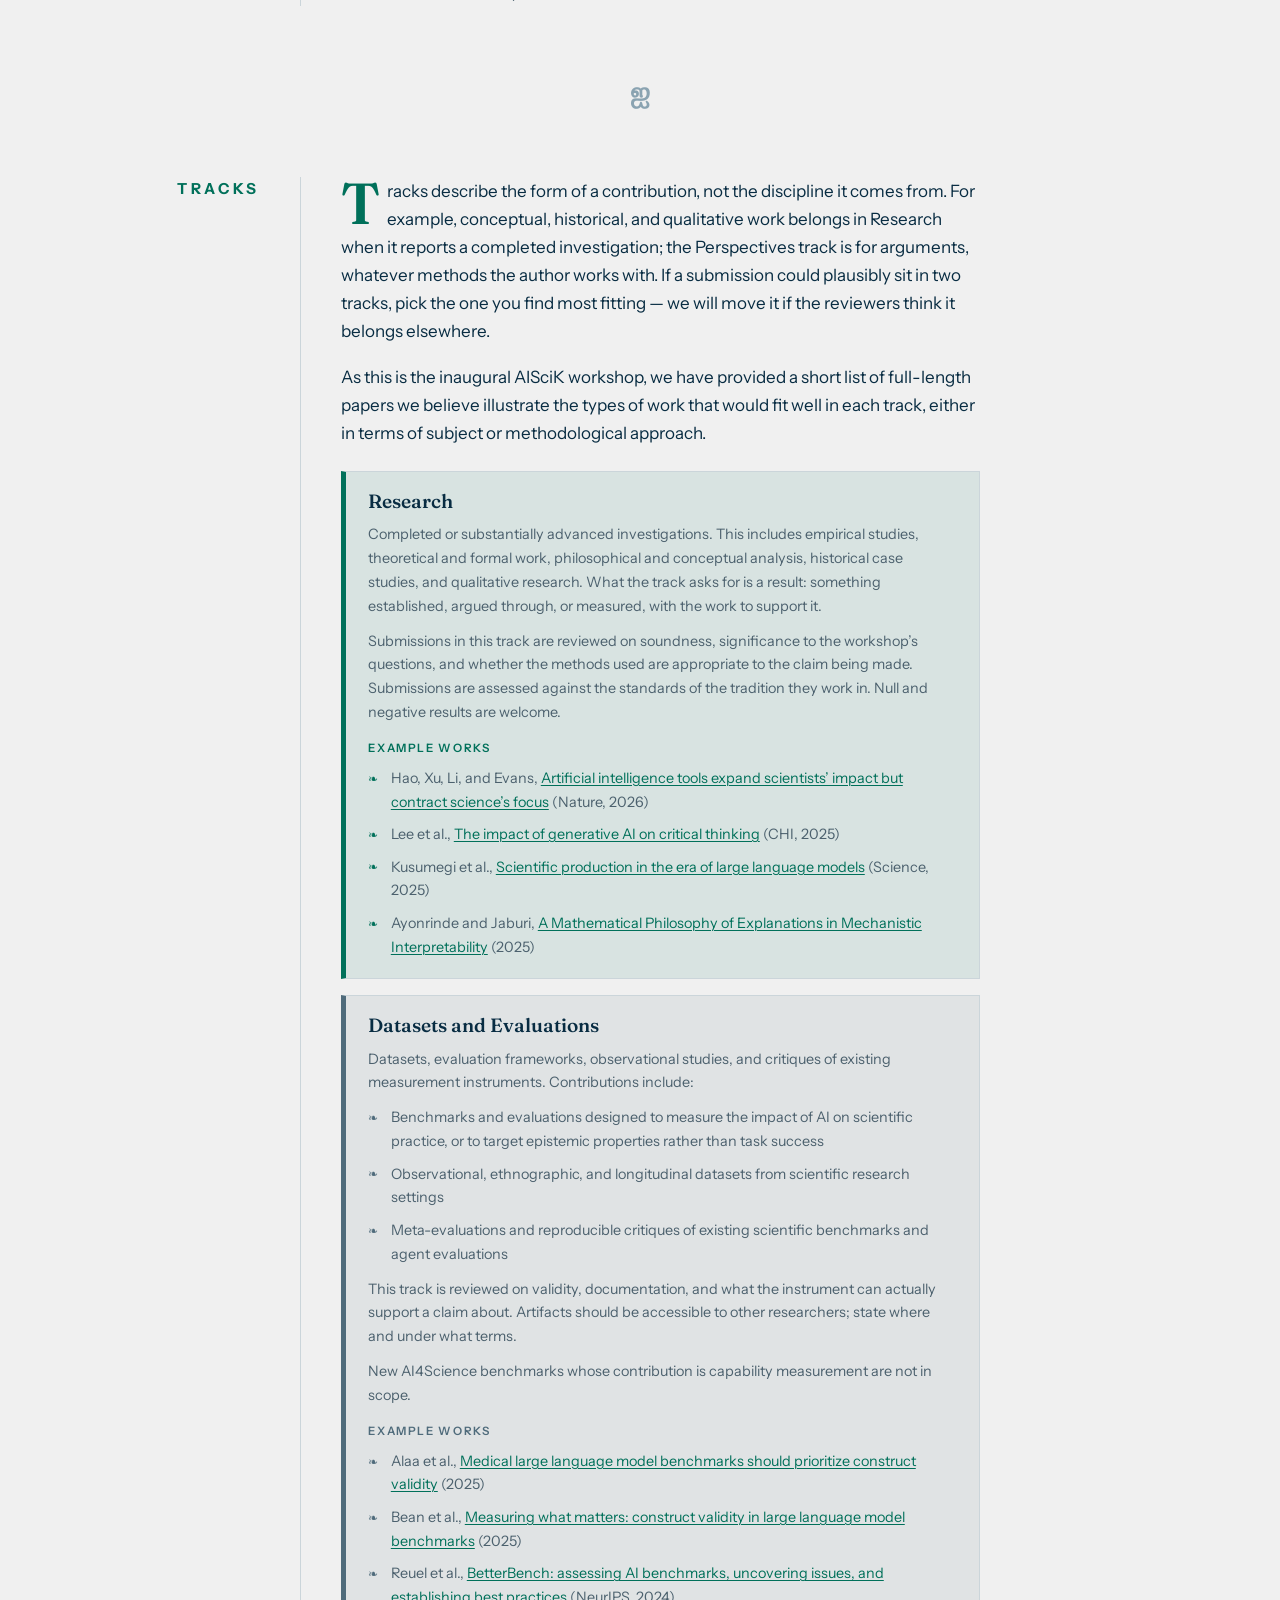
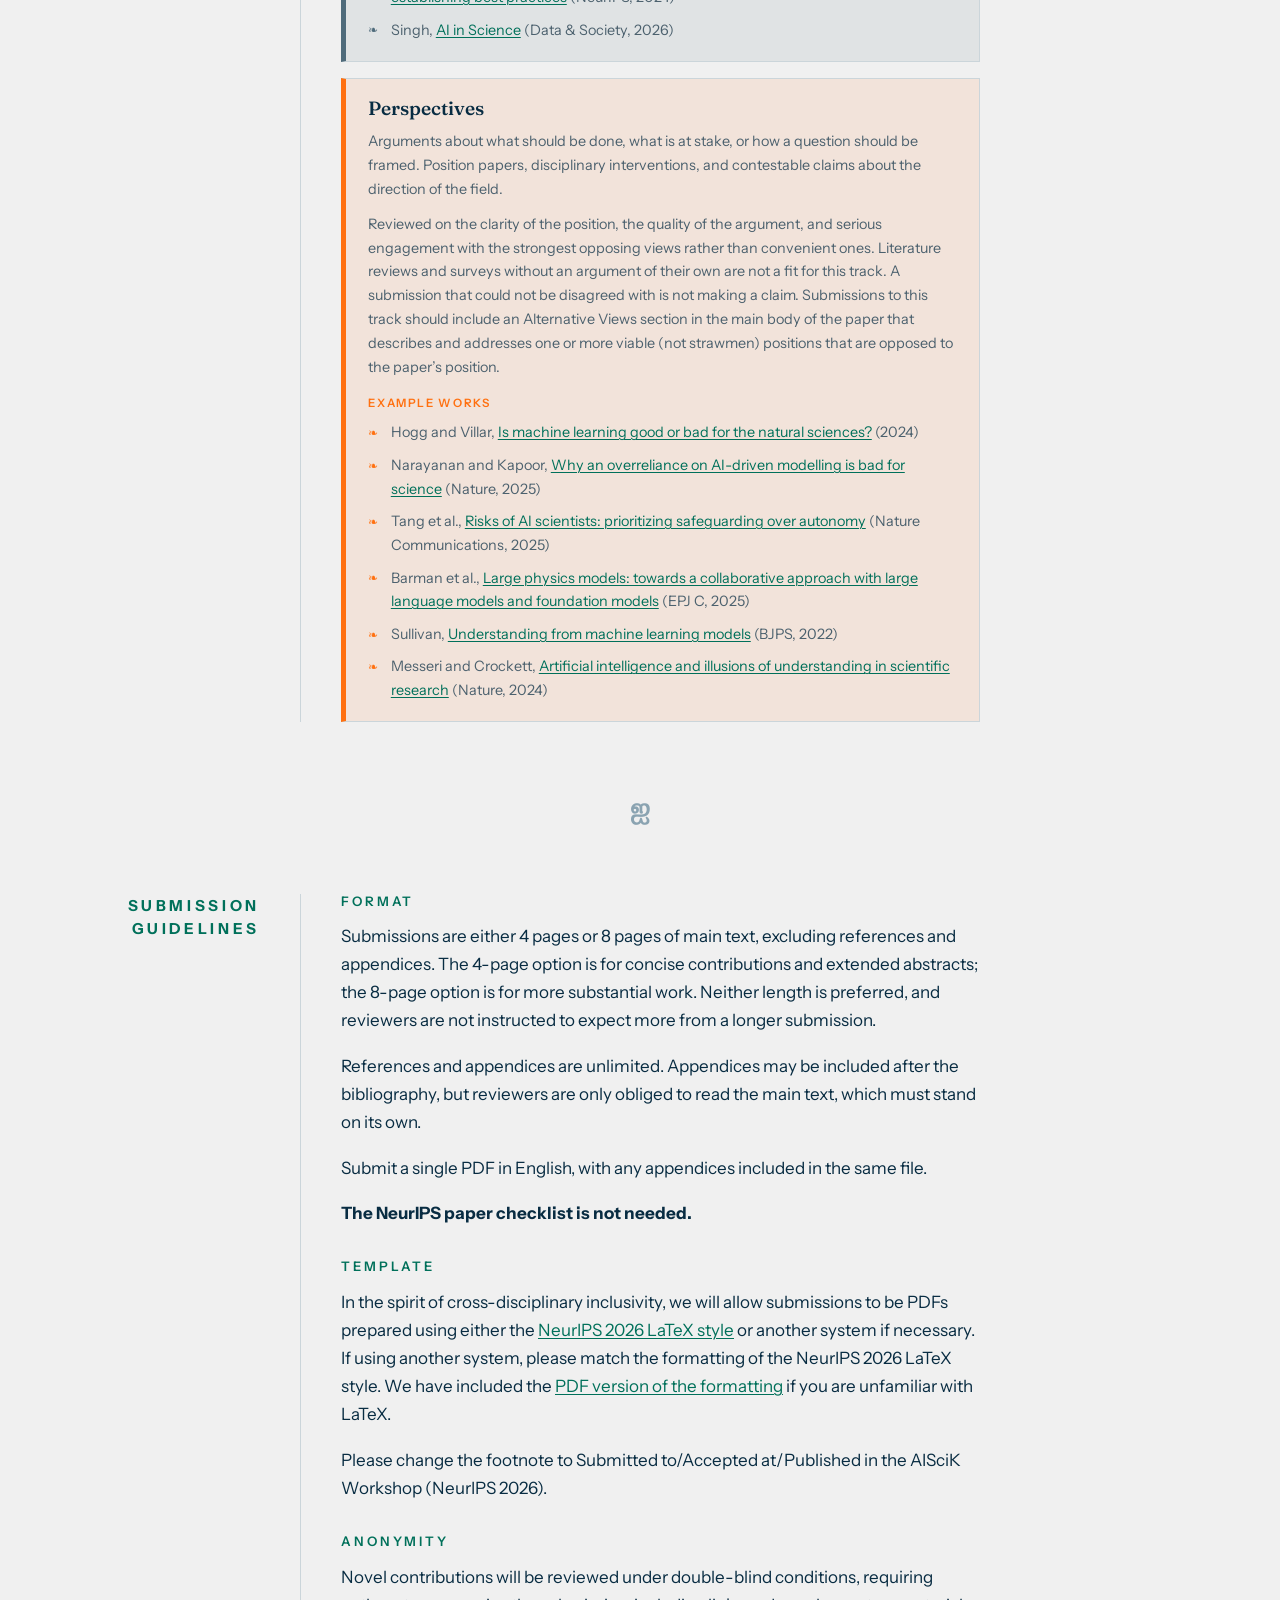
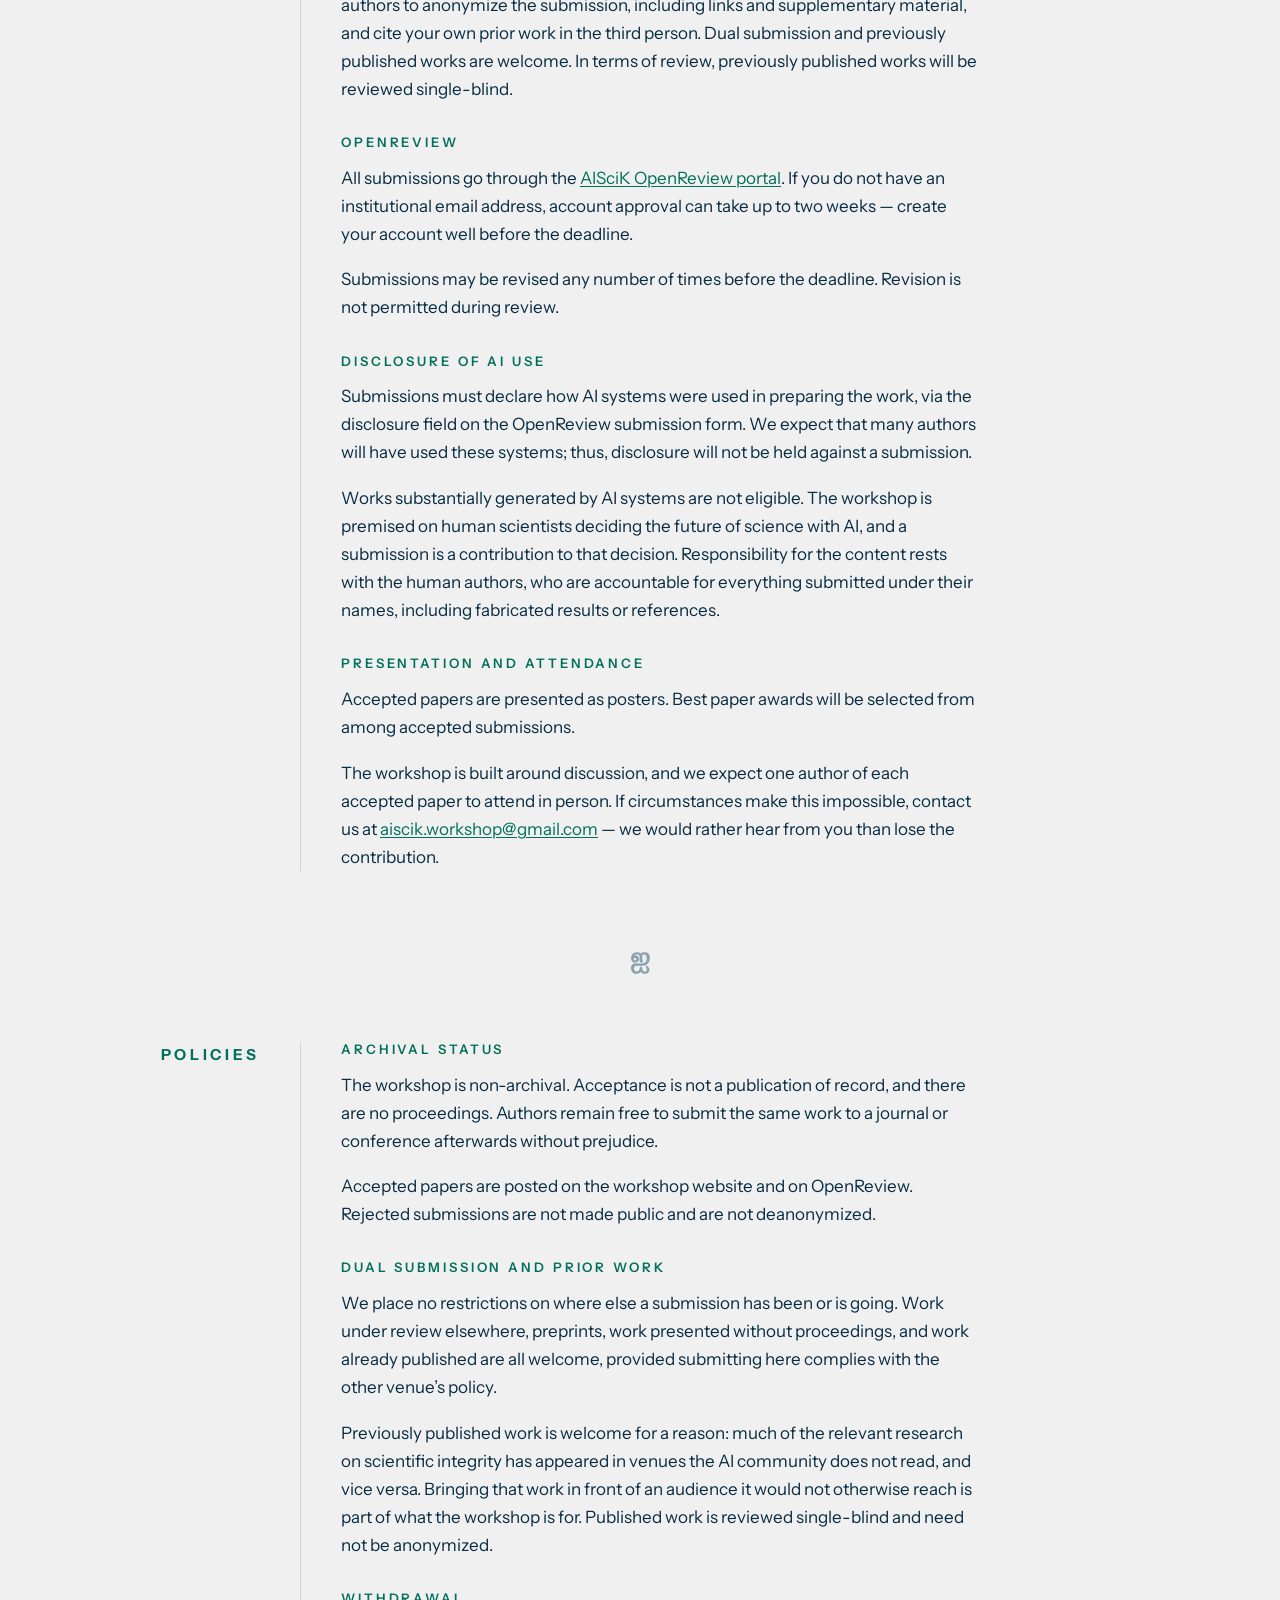
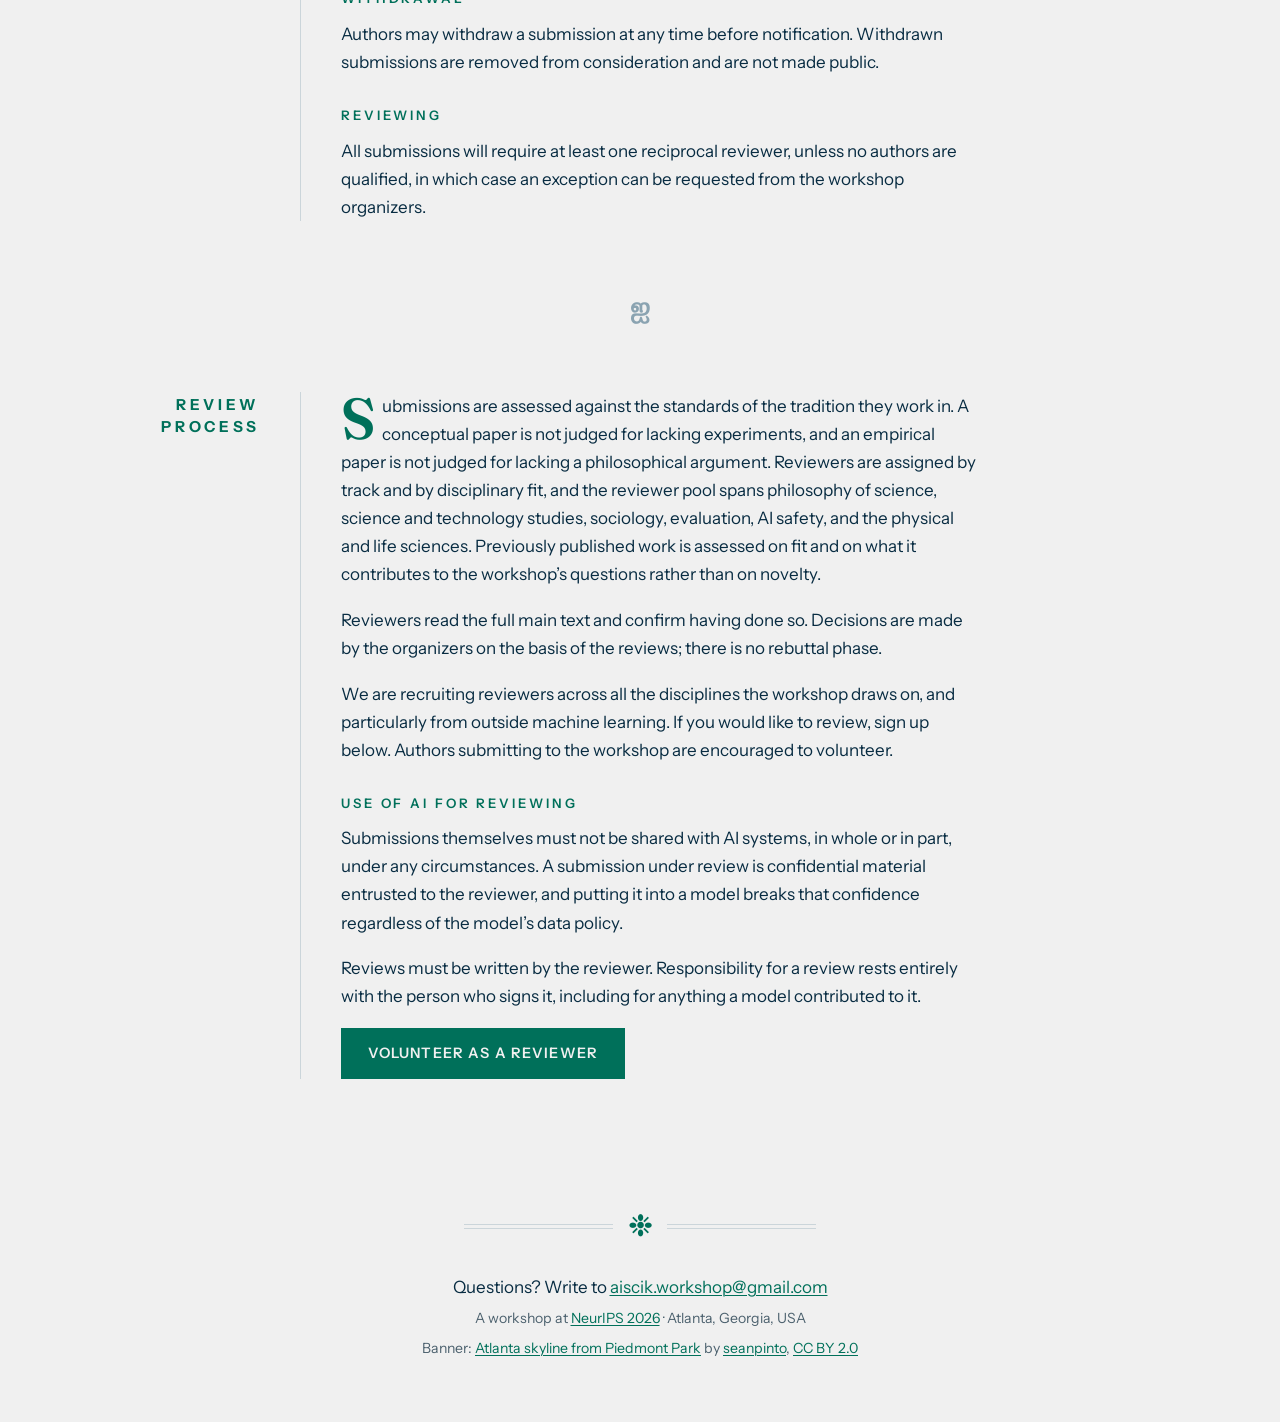
==== commit 65c63550: "Revert "Add a Reviewer sign up button to the top nav" This reverts commit 76142fbd083b8adf824f588858" ====
--- a/call-for-papers/index.html
+++ b/call-for-papers/index.html
@@ -25,7 +25,6 @@
       <li><a href="/schedule/">Schedule</a></li>
       <li><a href="/call-for-papers/" aria-current="page">Call for Papers</a></li>
       <li><a class="nav-cta" href="https://openreview.net/group?id=NeurIPS.cc/2026/Workshop/AISciK" target="_blank" rel="noopener">Submit</a></li>
-      <li><a class="nav-cta" href="https://forms.gle/4uPAbh7ni3oshURU6" target="_blank" rel="noopener">Reviewer sign up</a></li>
     </ul>
   </nav>
 </header>
@@ -165,7 +164,7 @@
       <p>Submissions are either 4 pages or 8 pages of main text, excluding references and appendices. The 4-page option is for concise contributions and extended abstracts; the 8-page option is for more substantial work. Neither length is preferred, and reviewers are not instructed to expect more from a longer submission.</p>
       <p>References and appendices are unlimited. Appendices may be included after the bibliography, but reviewers are only obliged to read the main text, which must stand on its own.</p>
       <p>Submit a single PDF in English, with any appendices included in the same file.</p>
-      <p>The NeurIPS paper checklist is not needed.</p>
+      <p><strong>The NeurIPS paper checklist is not needed.</strong></p>
       <h3 class="subsection-title">Template</h3>
       <p>In the spirit of cross-disciplinary inclusivity, we will allow submissions to be PDFs prepared using either the <a href="https://media.neurips.cc/Conferences/NeurIPS2026/Formatting_Instructions_For_NeurIPS_2026.zip" target="_blank" rel="noopener">NeurIPS 2026 LaTeX style</a> or another system if necessary. If using another system, please match the formatting of the NeurIPS 2026 LaTeX style. We have included the <a href="/assets/Formatting_Instructions_For_NeurIPS_2026.pdf" target="_blank" rel="noopener">PDF version of the formatting</a> if you are unfamiliar with LaTeX.</p>
       <p>Please change the footnote to Submitted to/Accepted at/Published in the AISciK Workshop (NeurIPS 2026).</p>
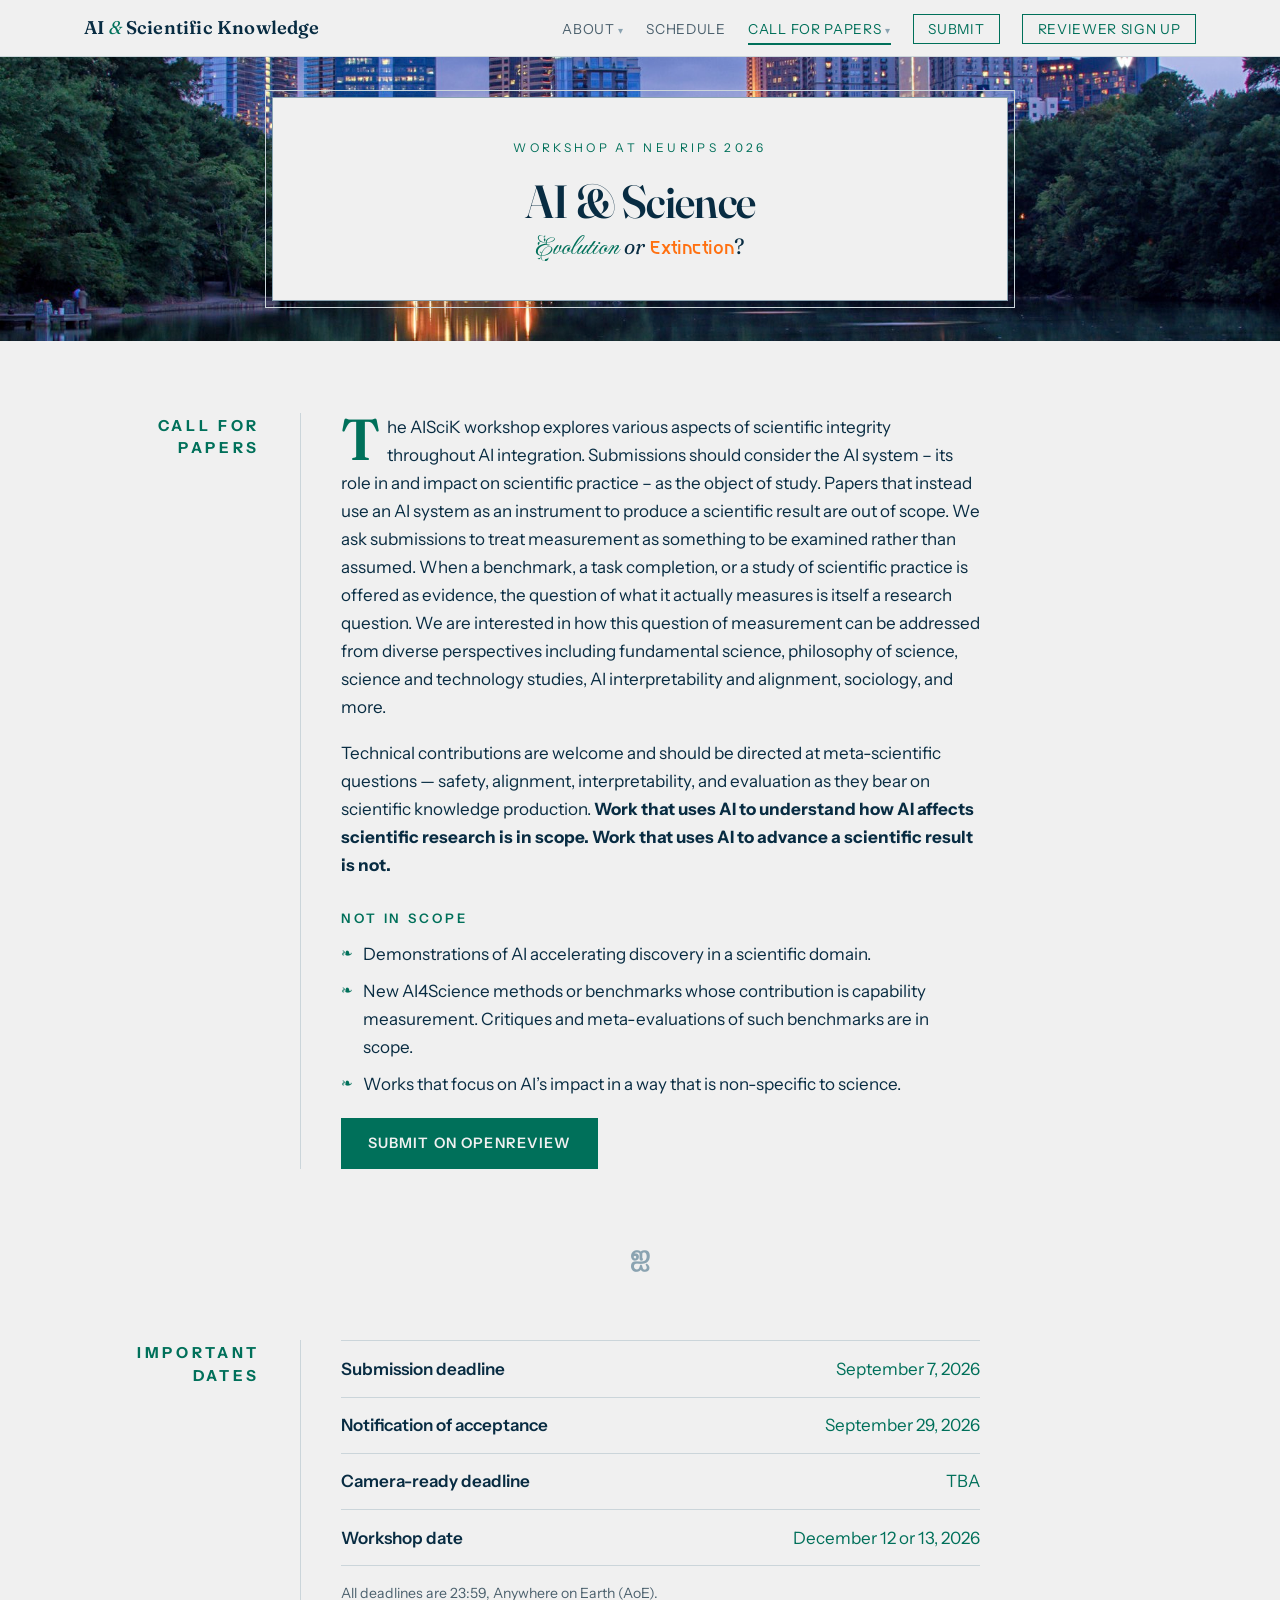
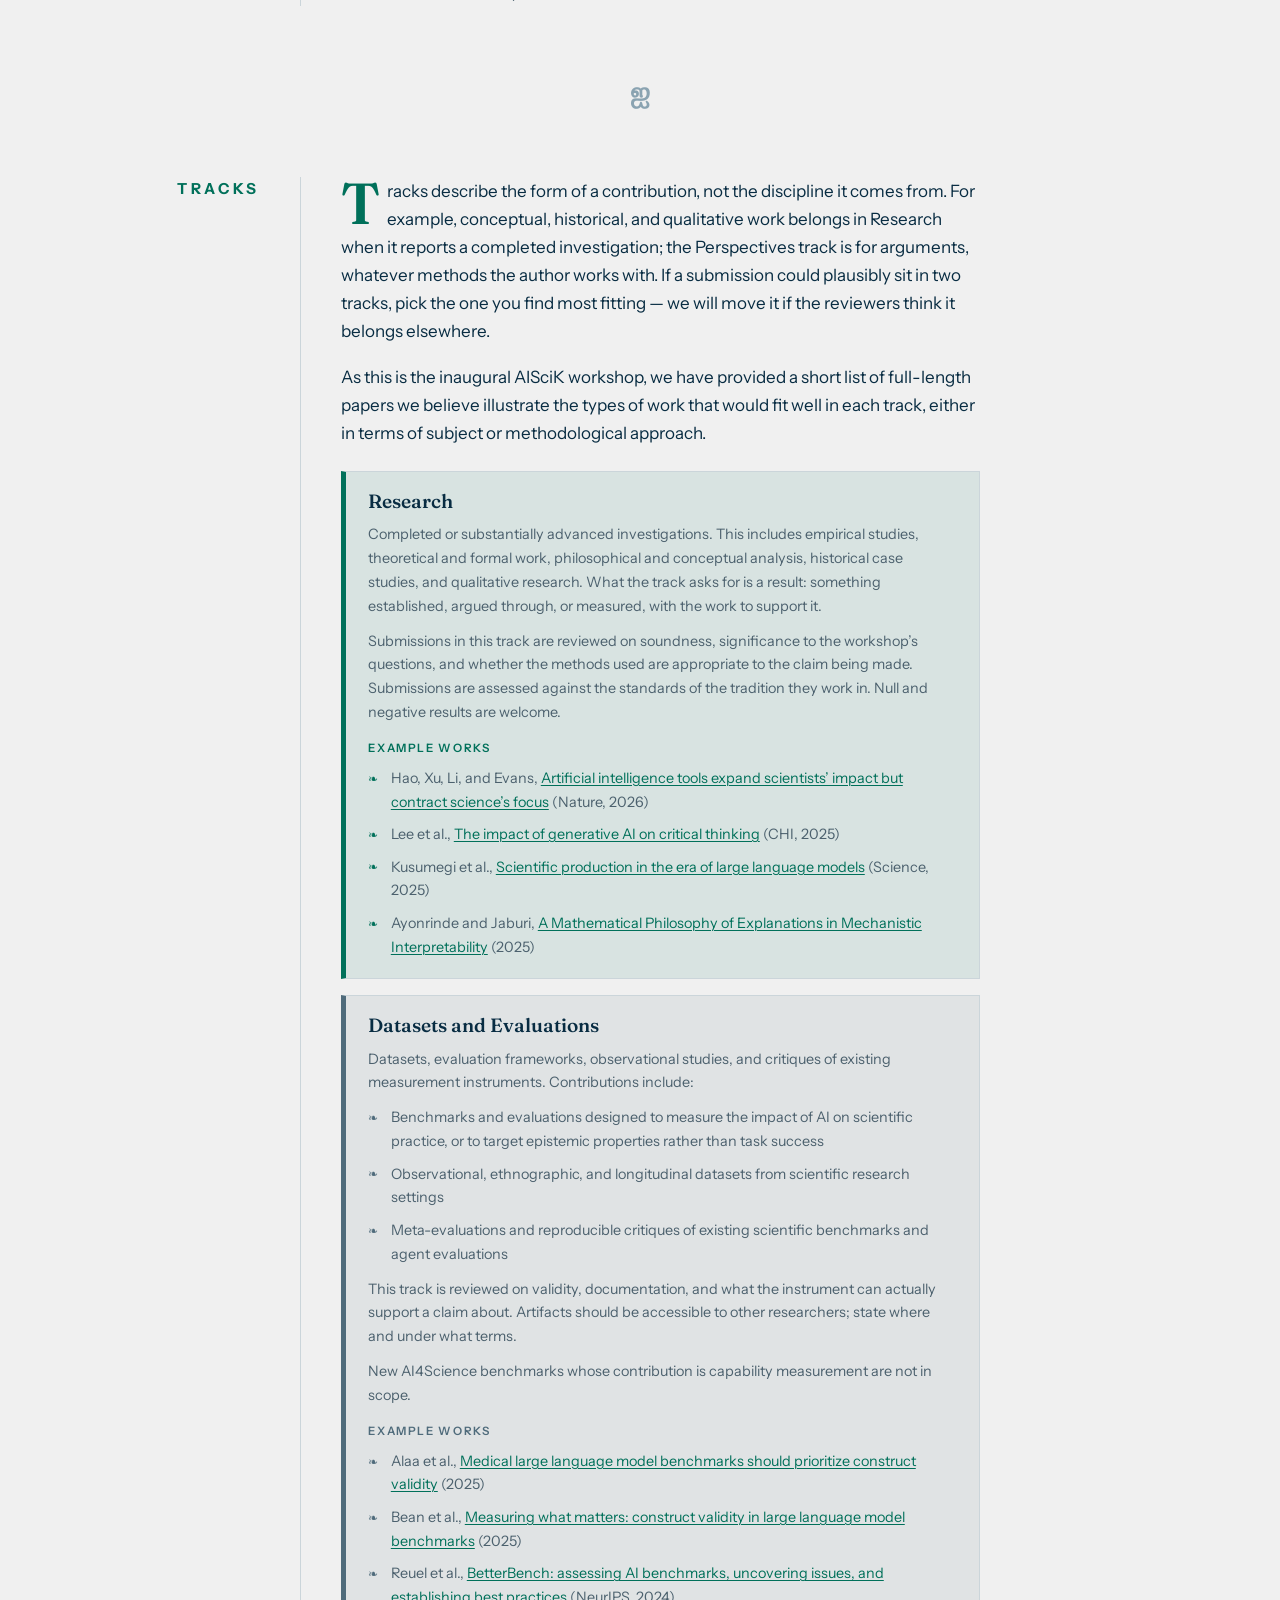
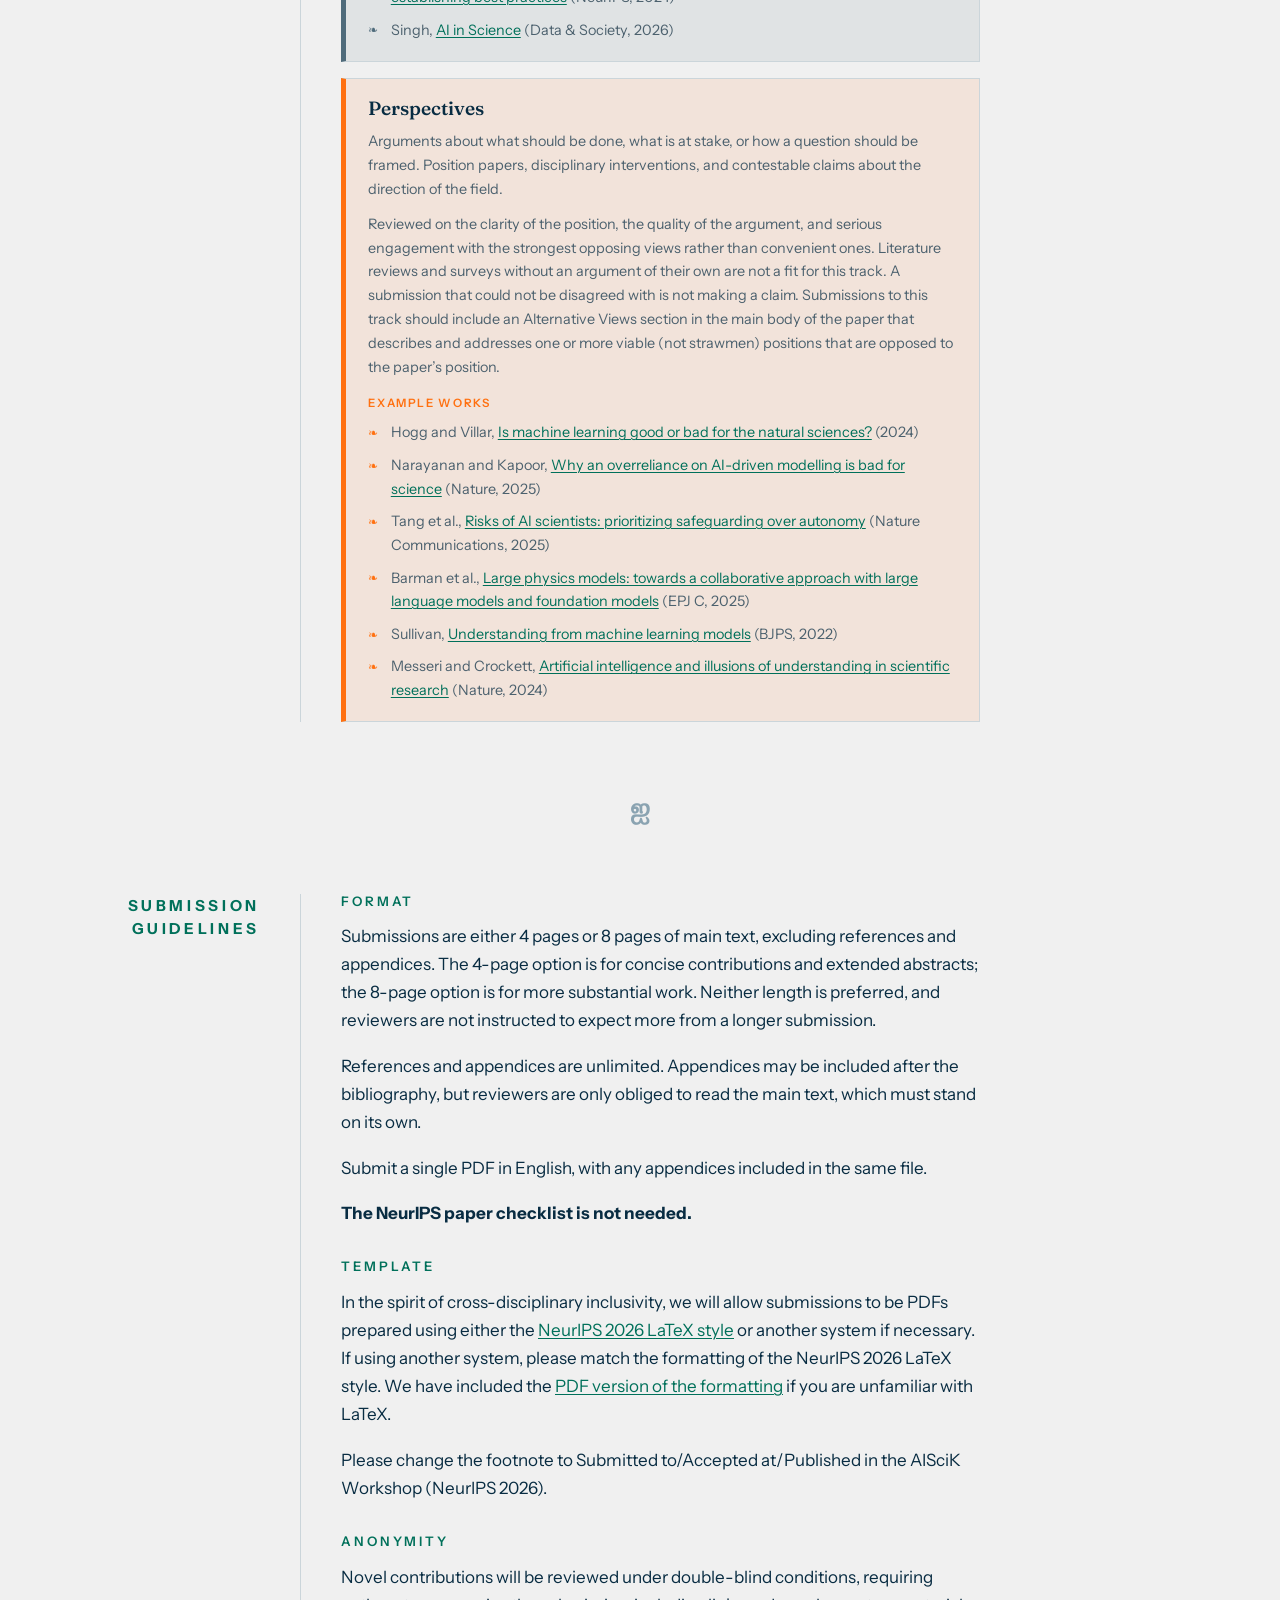
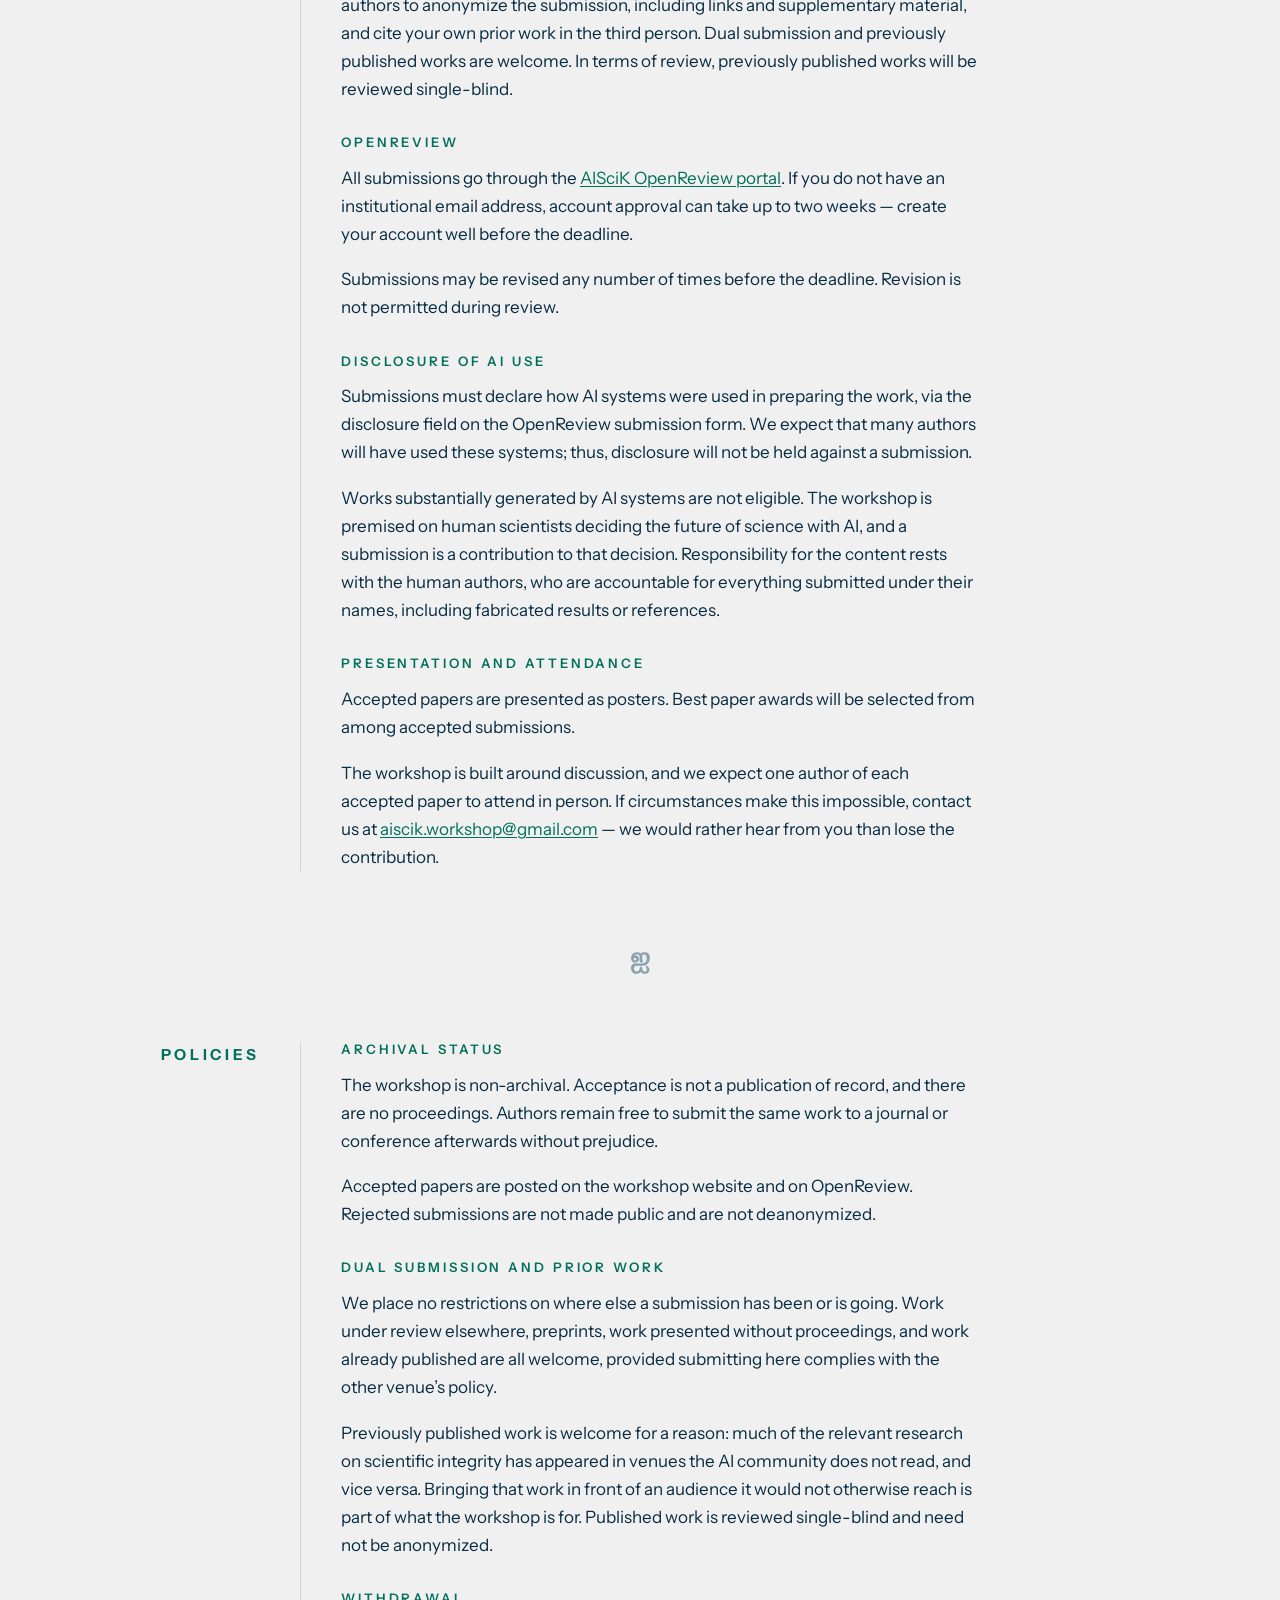
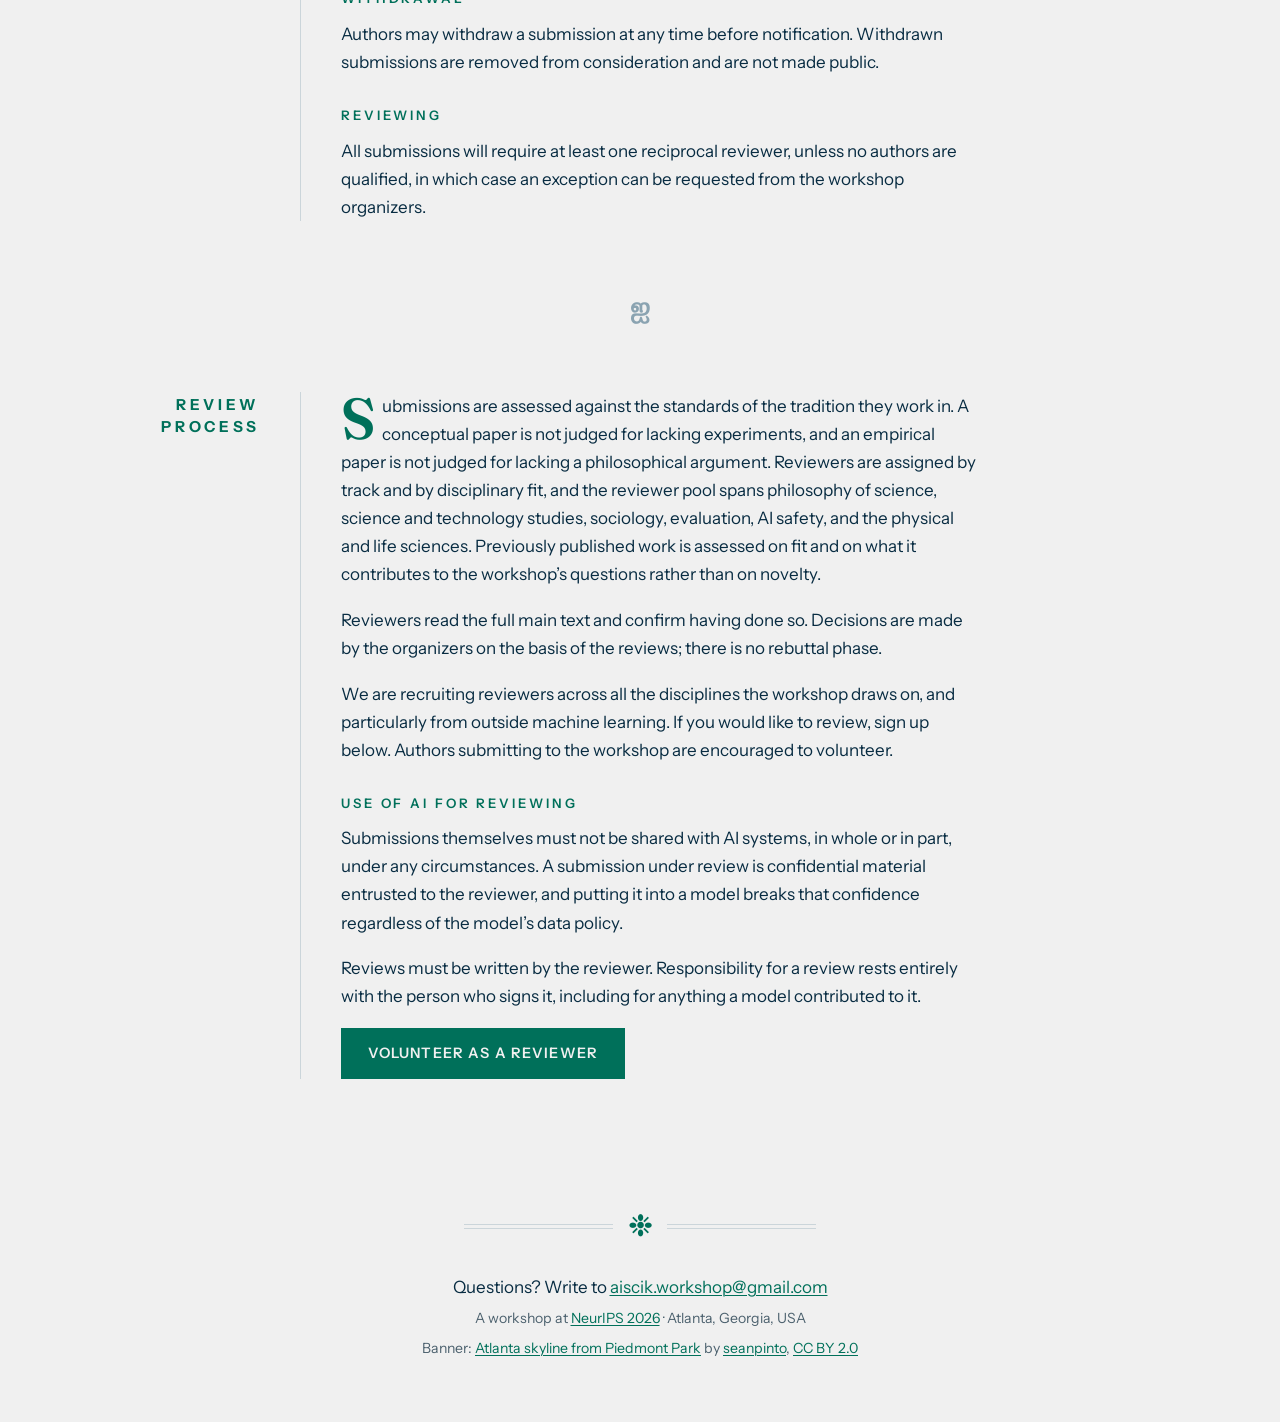
==== commit e02336d3: "Bold the note that the NeurIPS paper checklist is not needed Co-Authored-By: Claude Opus 4.8 <norepl" ====
--- a/call-for-papers/index.html
+++ b/call-for-papers/index.html
@@ -25,6 +25,7 @@
       <li><a href="/schedule/">Schedule</a></li>
       <li><a href="/call-for-papers/" aria-current="page">Call for Papers</a></li>
       <li><a class="nav-cta" href="https://openreview.net/group?id=NeurIPS.cc/2026/Workshop/AISciK" target="_blank" rel="noopener">Submit</a></li>
+      <li><a class="nav-cta" href="https://forms.gle/4uPAbh7ni3oshURU6" target="_blank" rel="noopener">Reviewer sign up</a></li>
     </ul>
   </nav>
 </header>
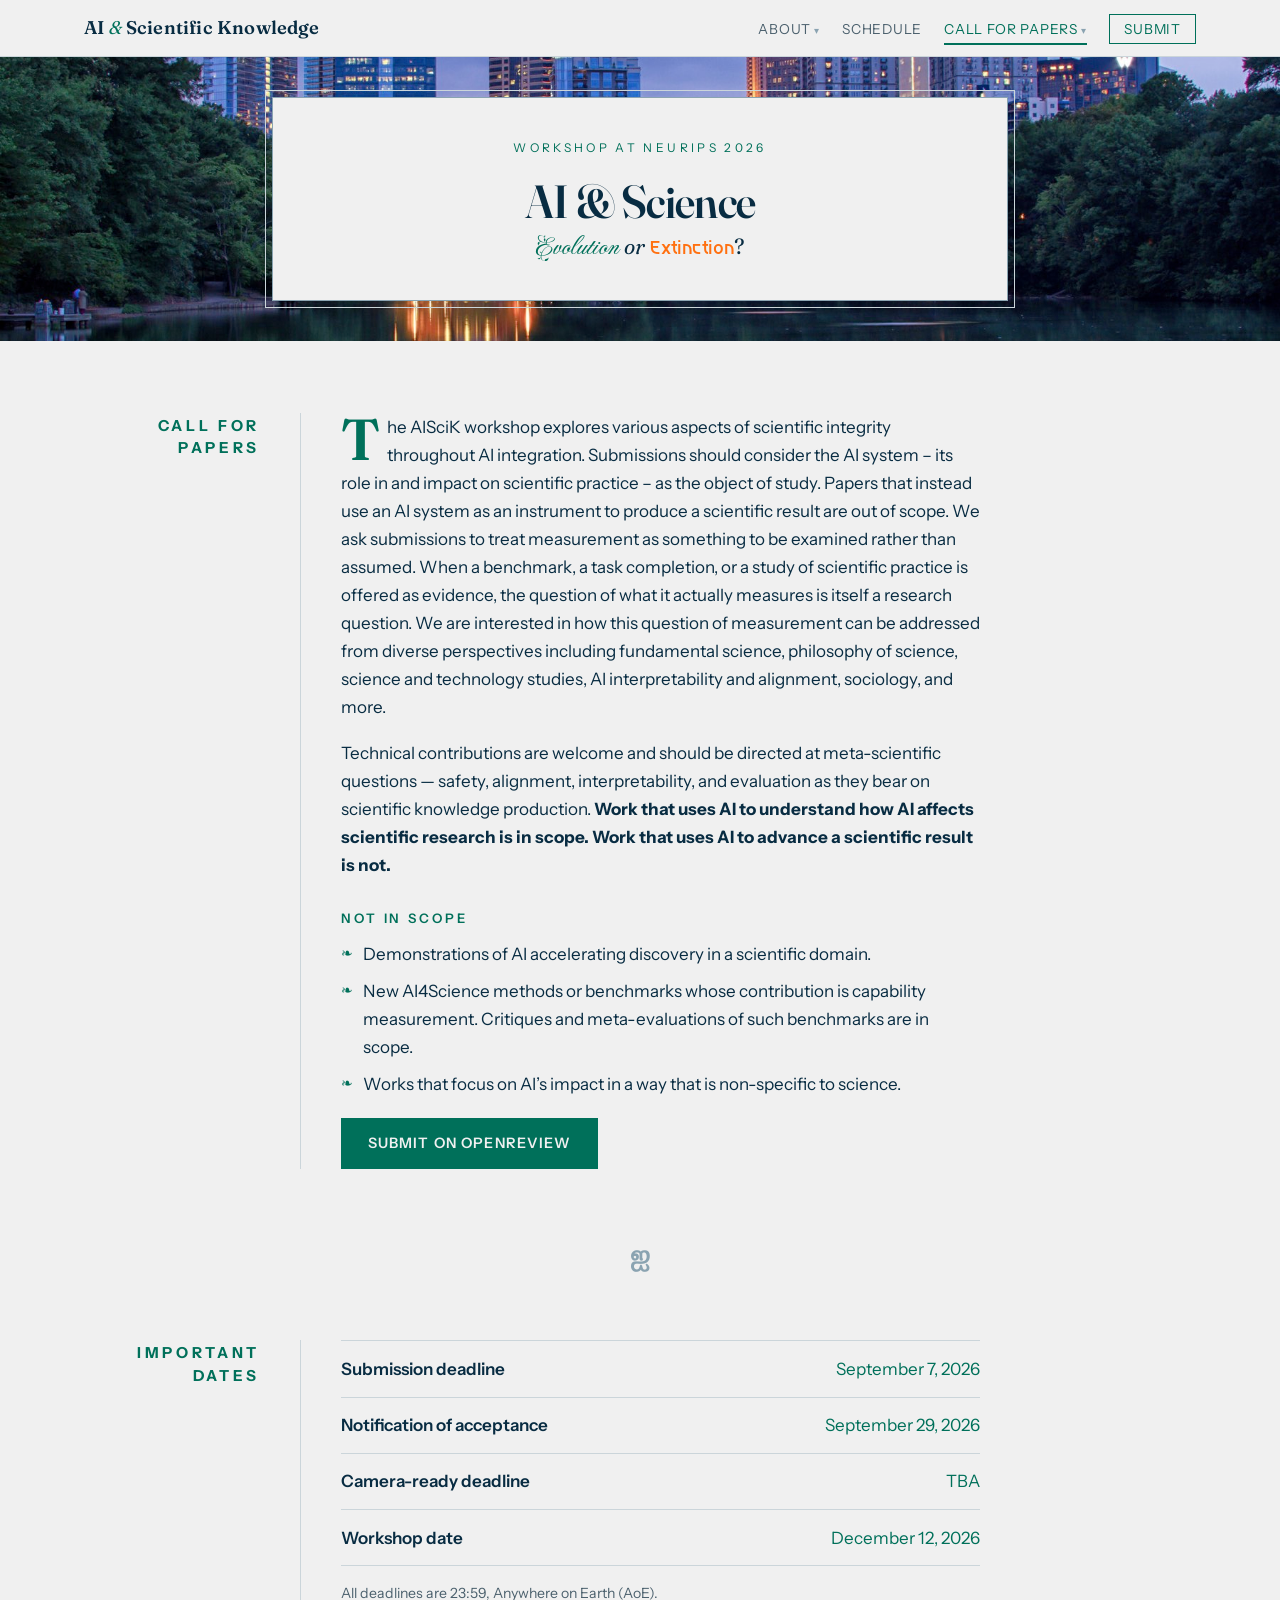
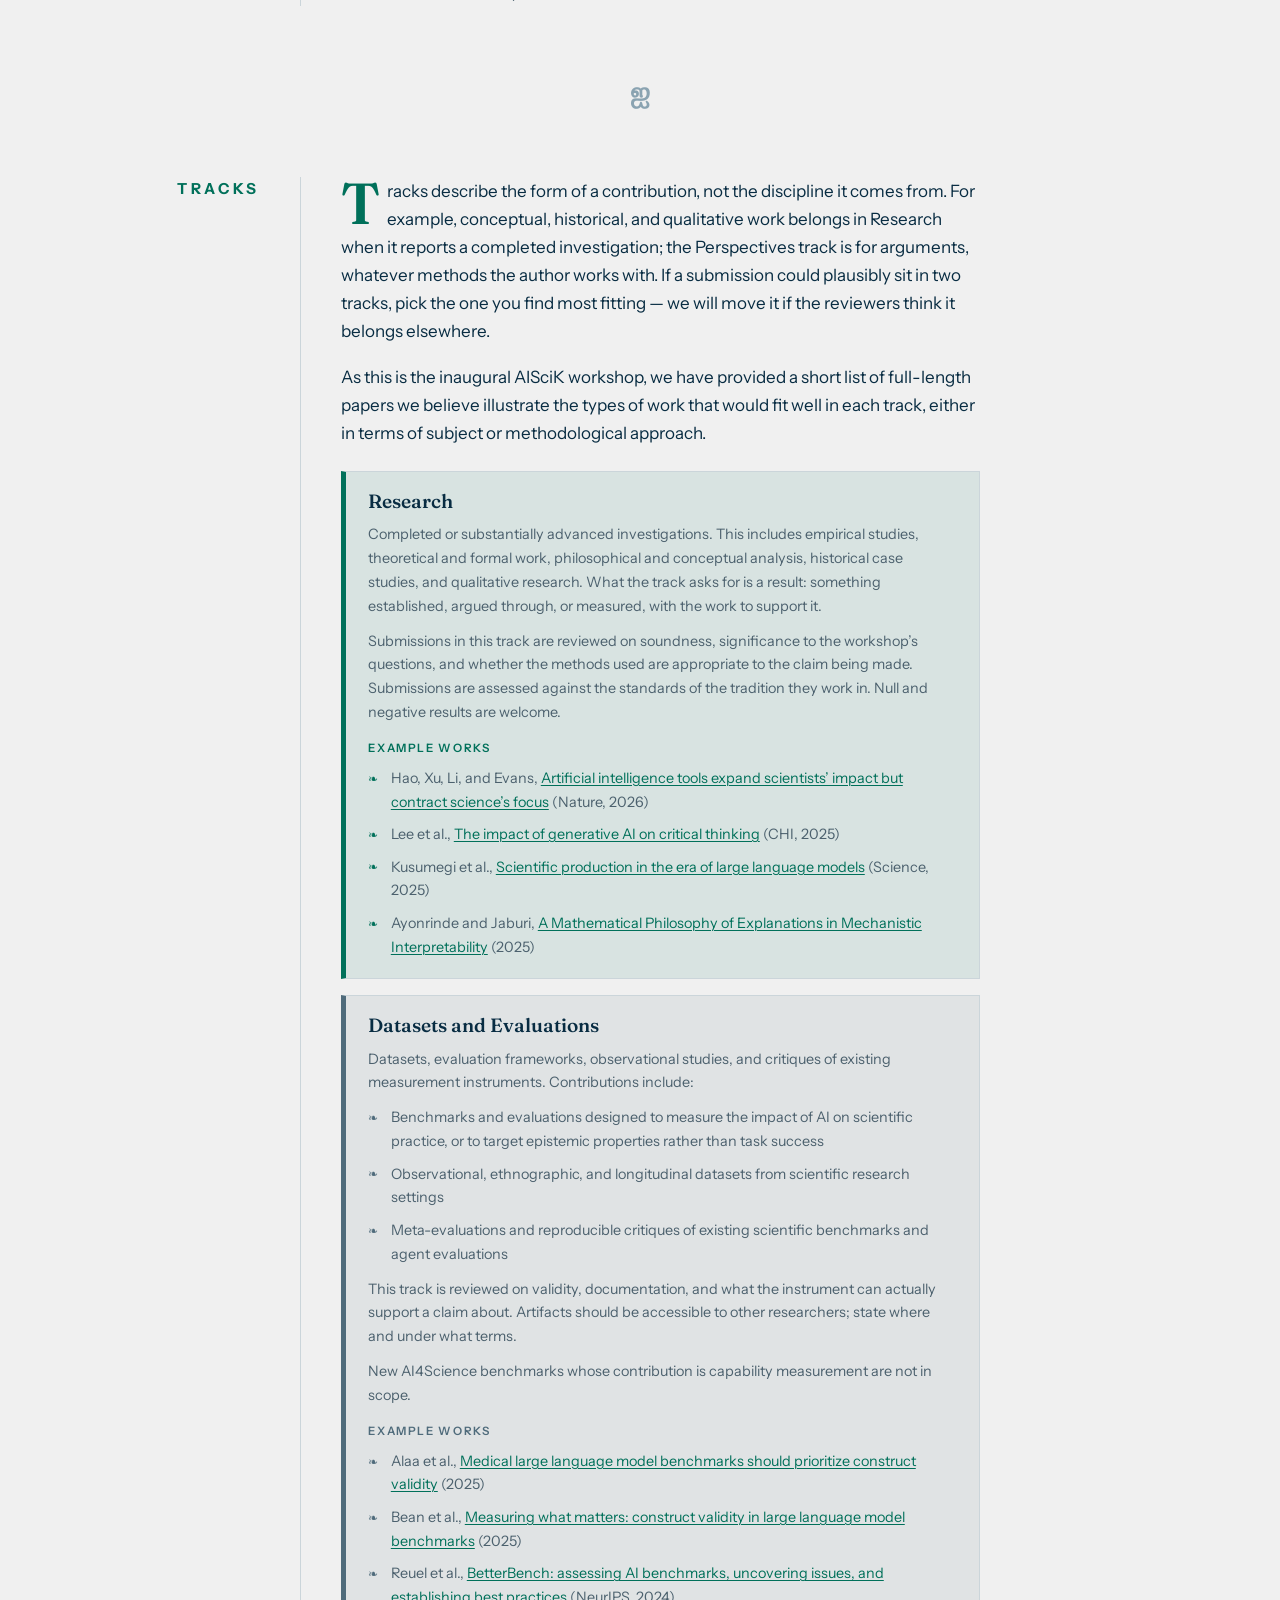
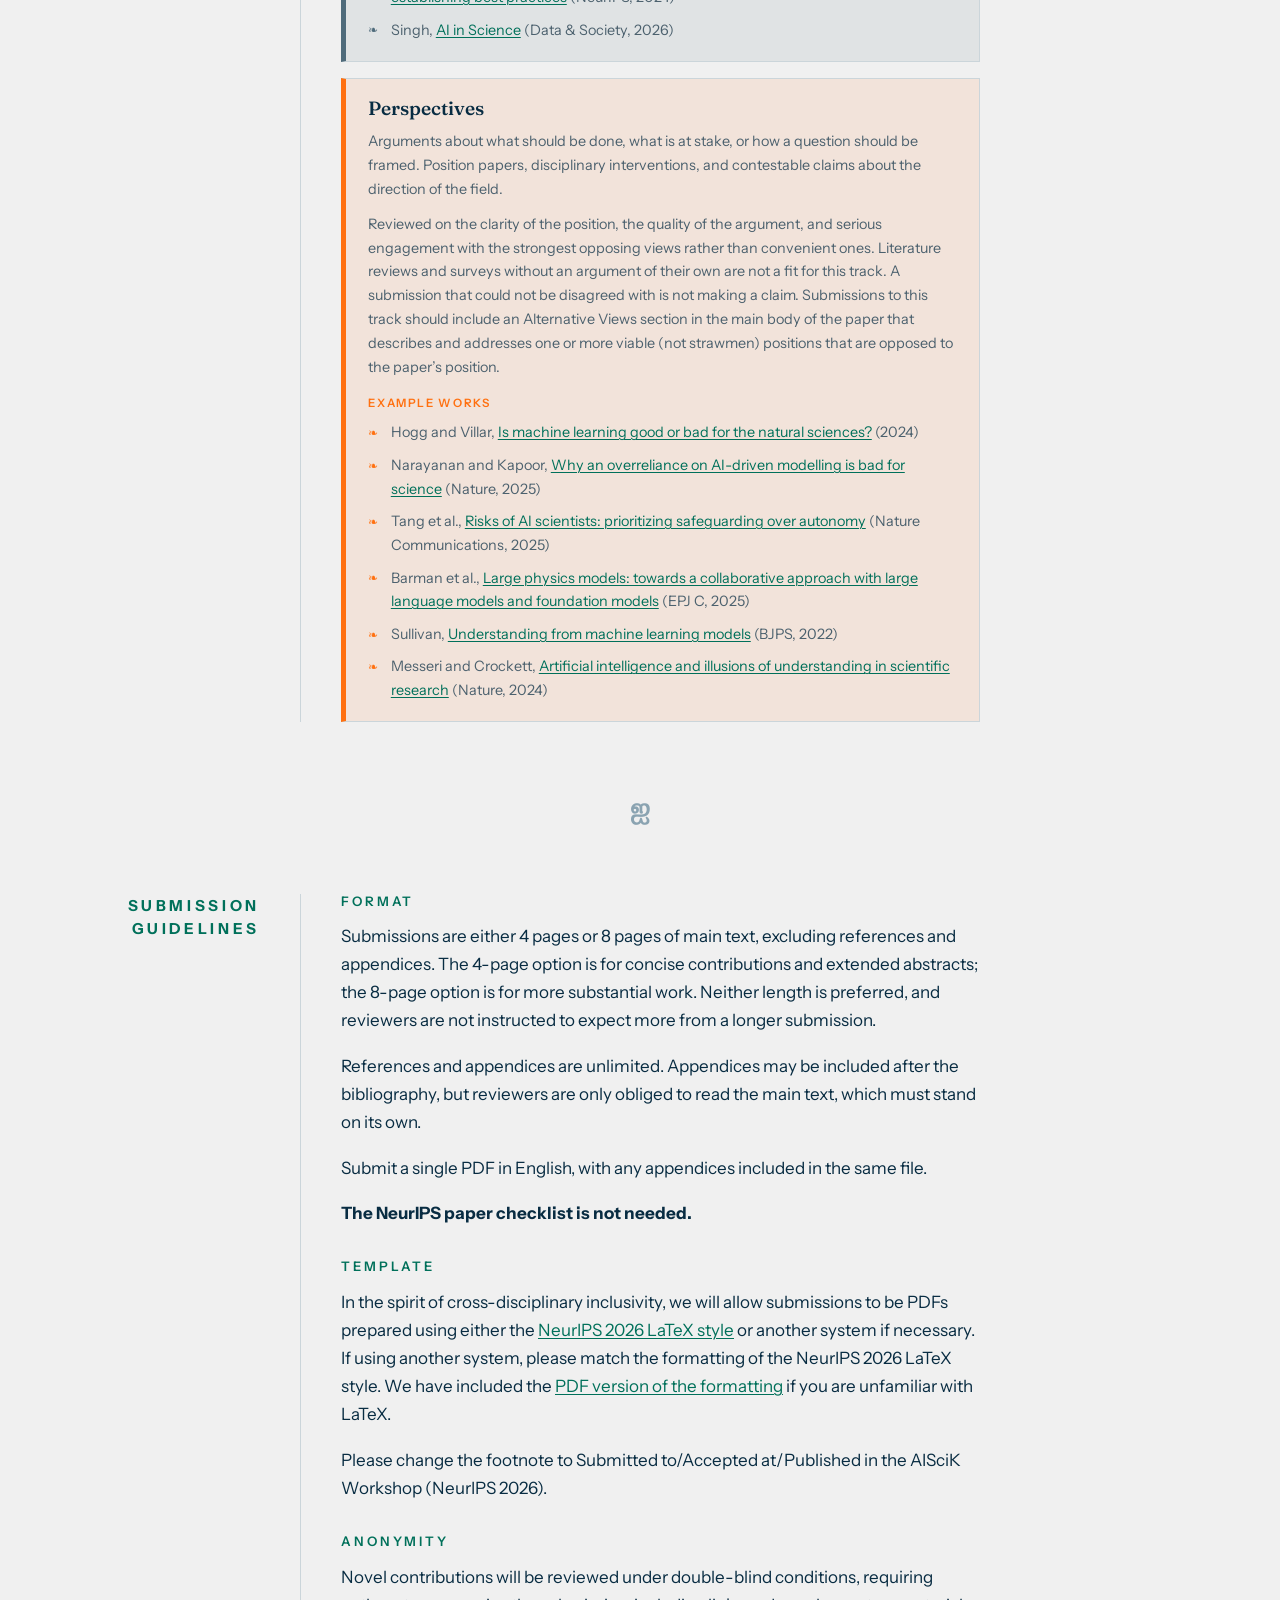
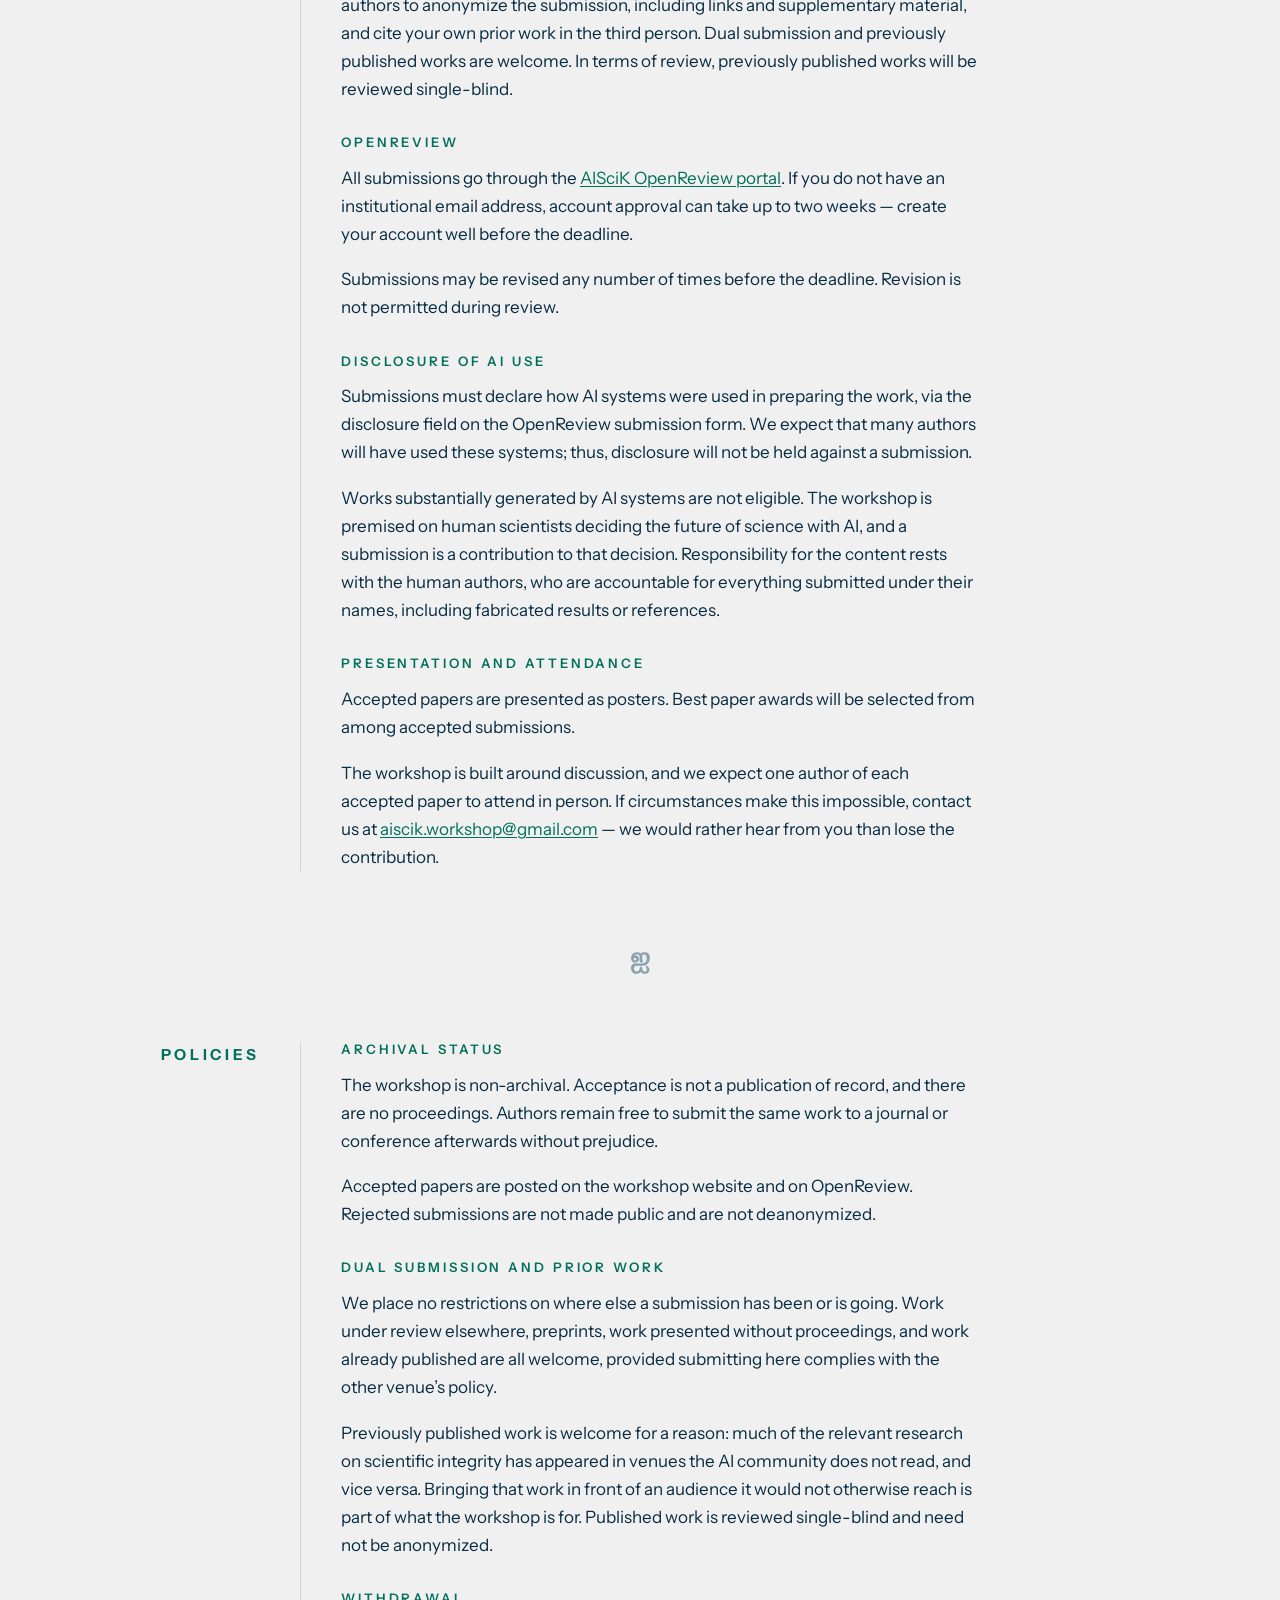
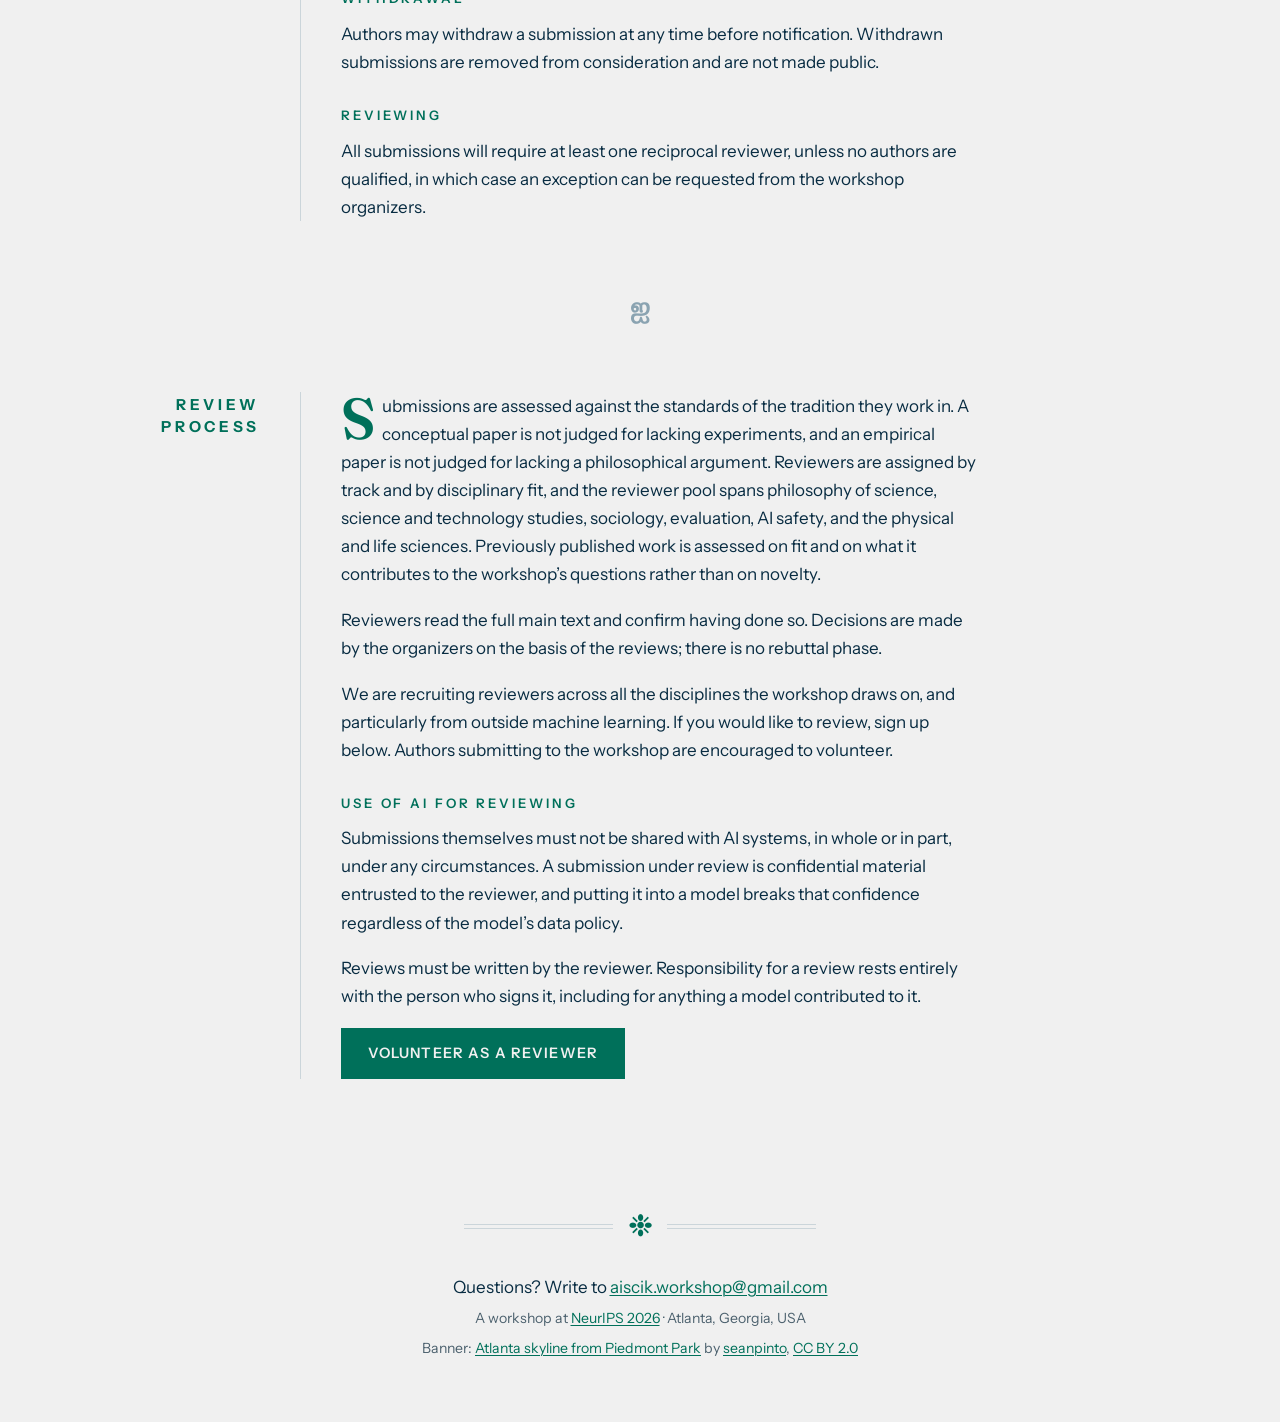
==== commit b7d1db25: "Fix workshop date to Dec 12, add venue, add Avijit Ghosh to Panel 2 - Workshop date is now officiall" ====
--- a/call-for-papers/index.html
+++ b/call-for-papers/index.html
@@ -25,7 +25,6 @@
       <li><a href="/schedule/">Schedule</a></li>
       <li><a href="/call-for-papers/" aria-current="page">Call for Papers</a></li>
       <li><a class="nav-cta" href="https://openreview.net/group?id=NeurIPS.cc/2026/Workshop/AISciK" target="_blank" rel="noopener">Submit</a></li>
-      <li><a class="nav-cta" href="https://forms.gle/4uPAbh7ni3oshURU6" target="_blank" rel="noopener">Reviewer sign up</a></li>
     </ul>
   </nav>
 </header>
@@ -92,7 +91,7 @@
         <div class="dates-row"><dt>Submission deadline</dt><dd>September 7, 2026</dd></div>
         <div class="dates-row"><dt>Notification of acceptance</dt><dd>September 29, 2026</dd></div>
         <div class="dates-row"><dt>Camera-ready deadline</dt><dd>TBA</dd></div>
-        <div class="dates-row"><dt>Workshop date</dt><dd>December 12 or 13, 2026</dd></div>
+        <div class="dates-row"><dt>Workshop date</dt><dd>December 12, 2026</dd></div>
       </dl>
       <p class="footnote">All deadlines are 23:59, Anywhere on Earth (AoE).</p>
     </div>
